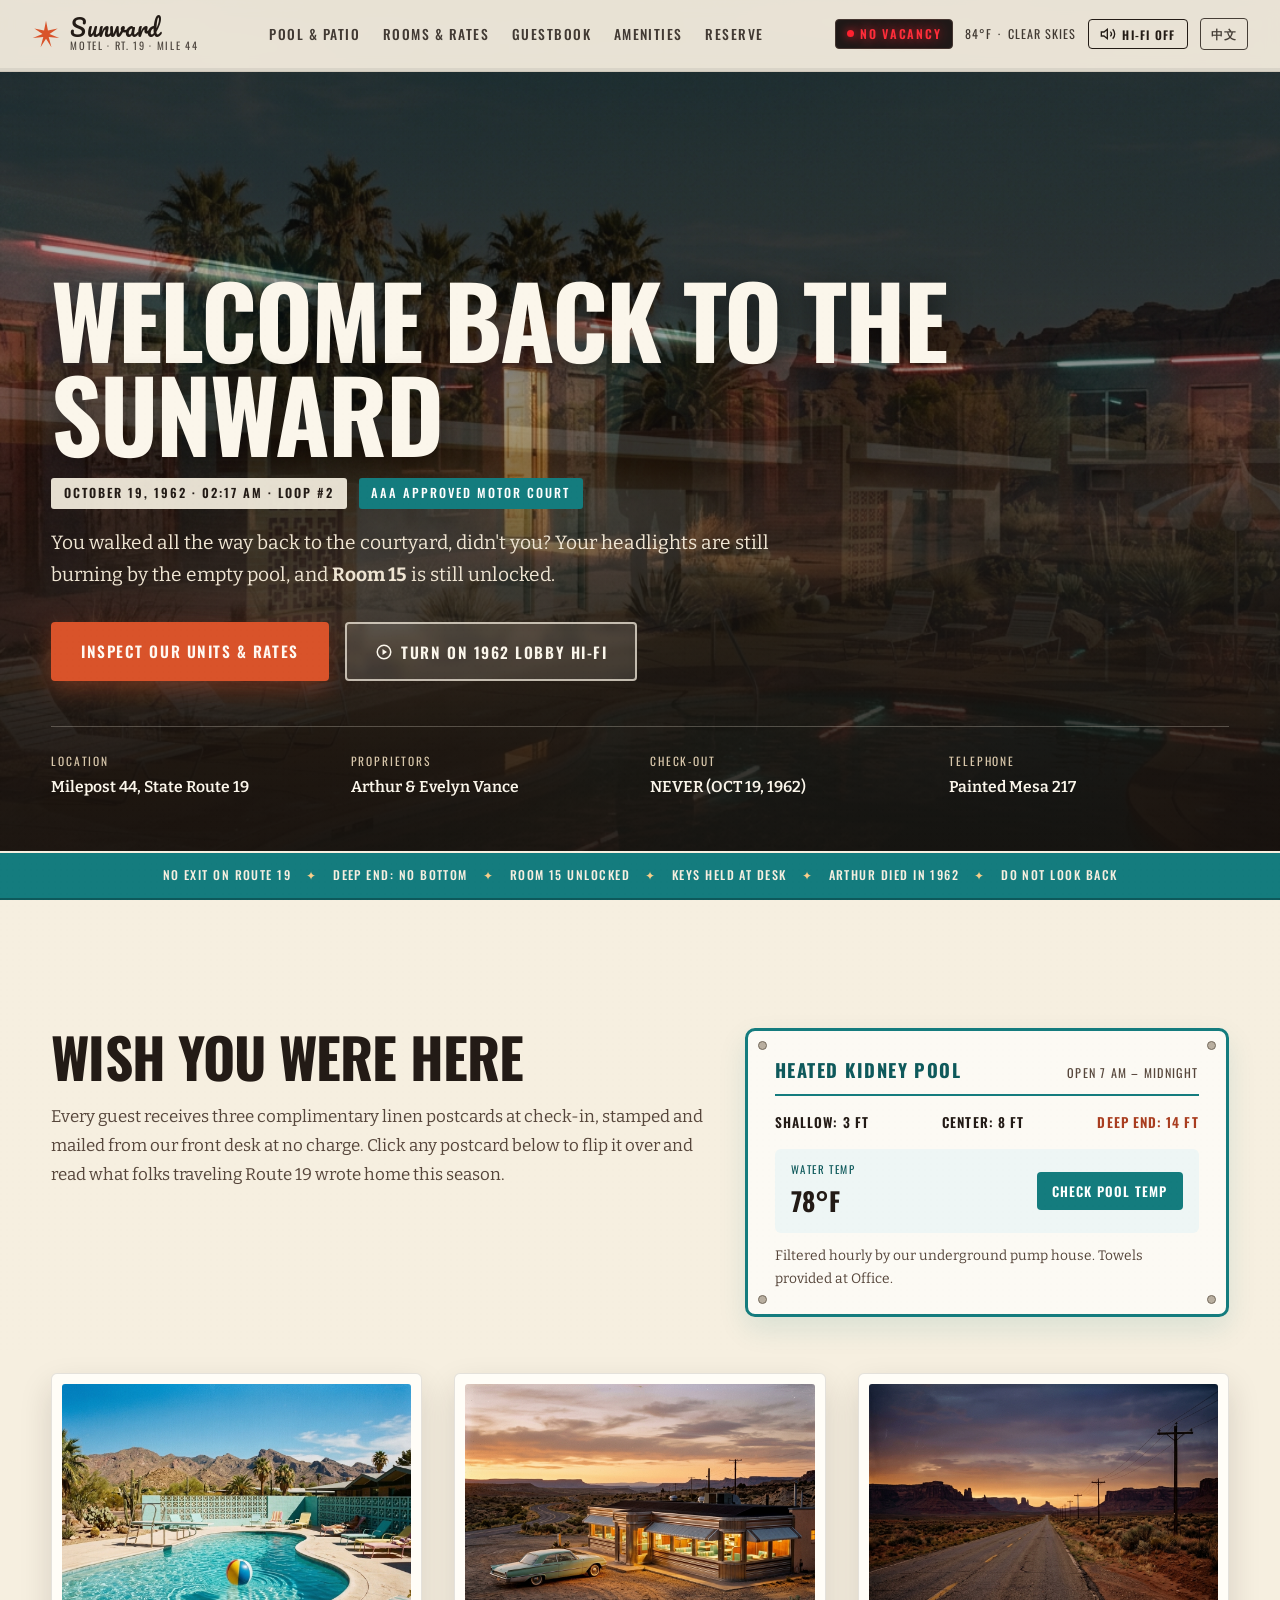
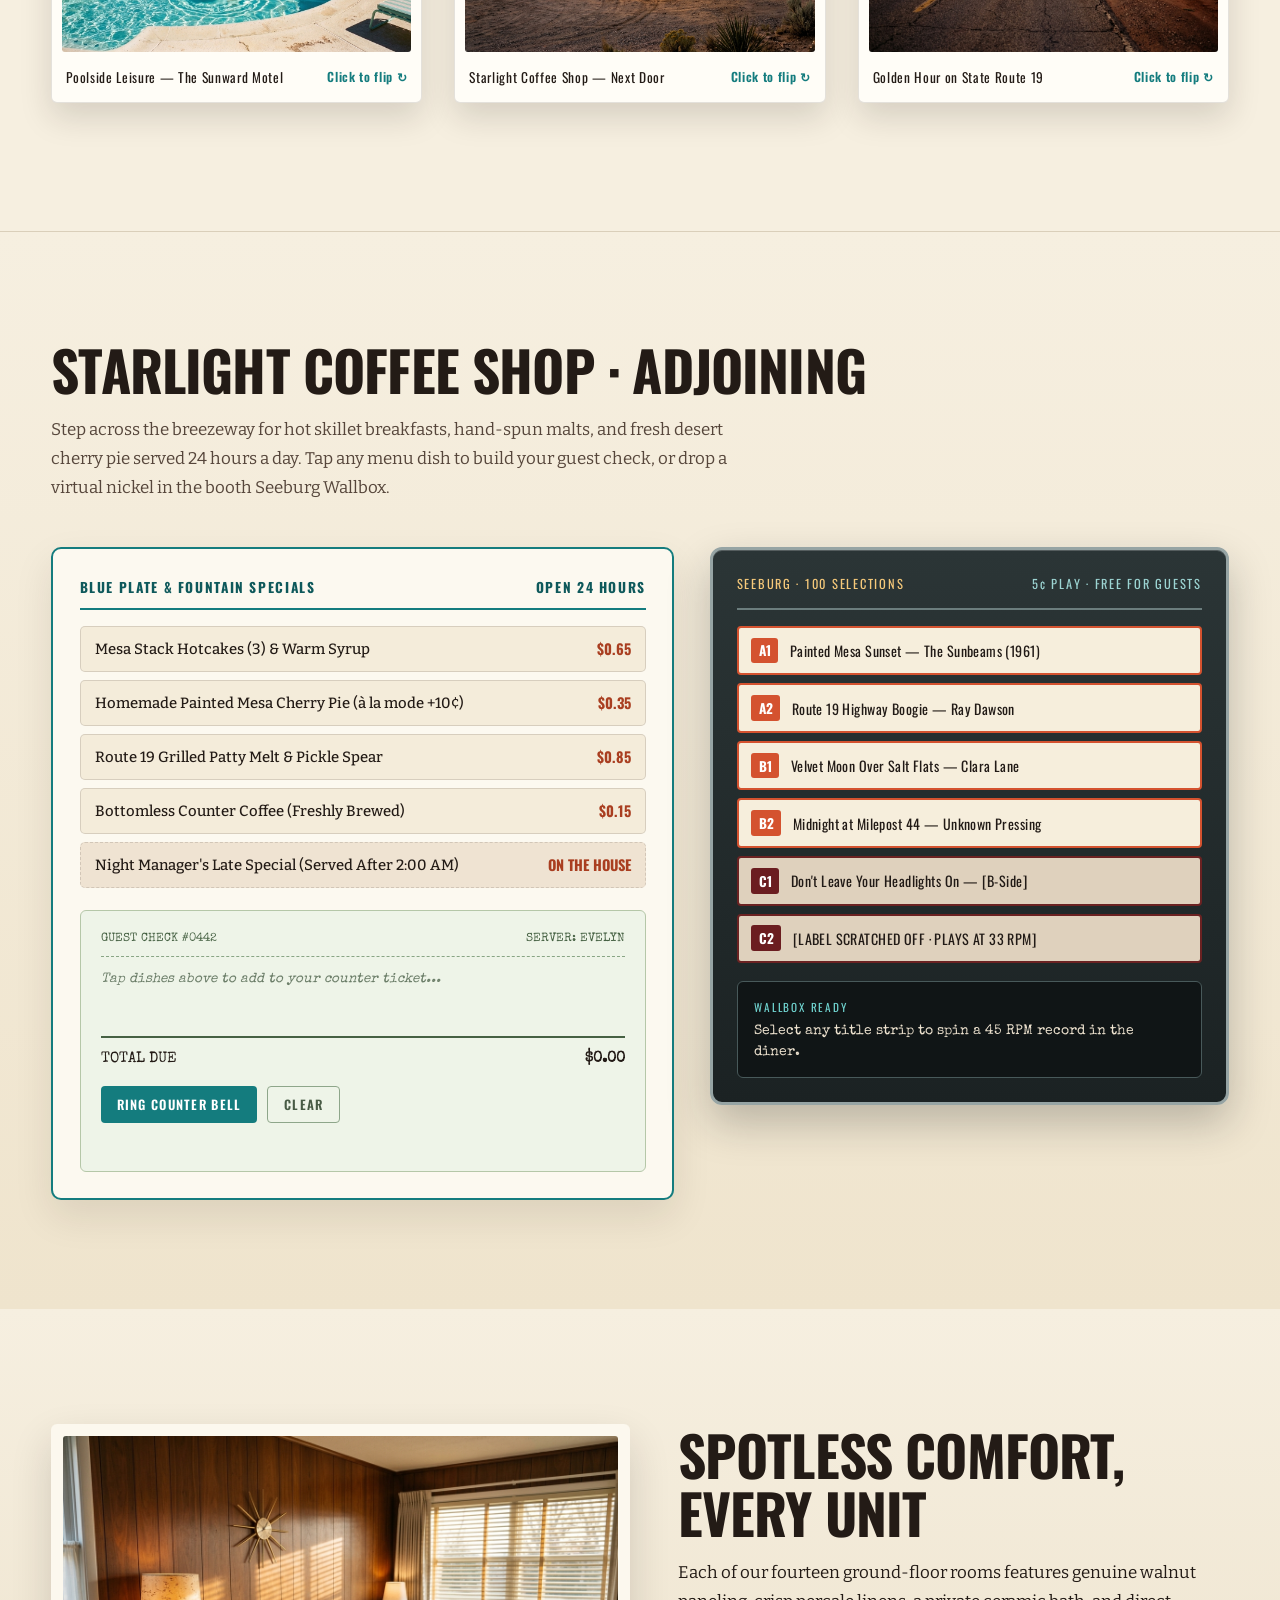
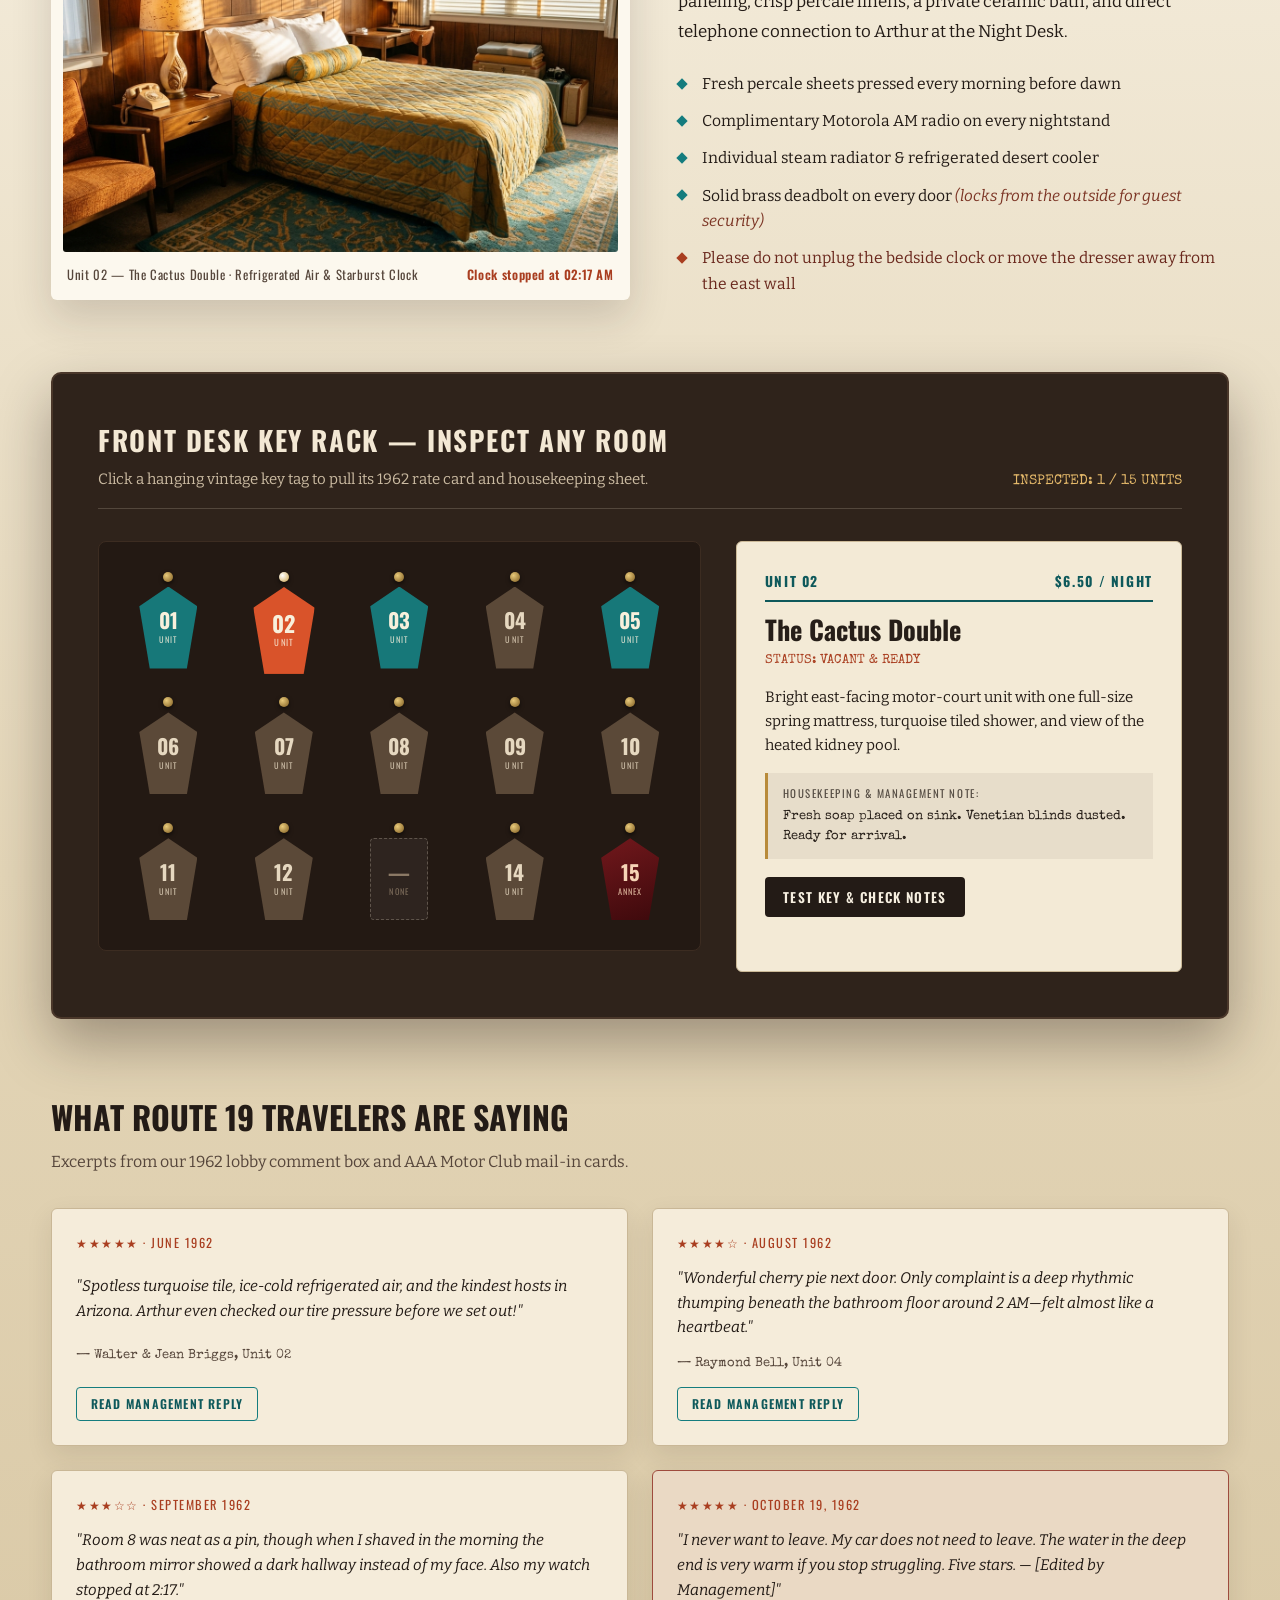
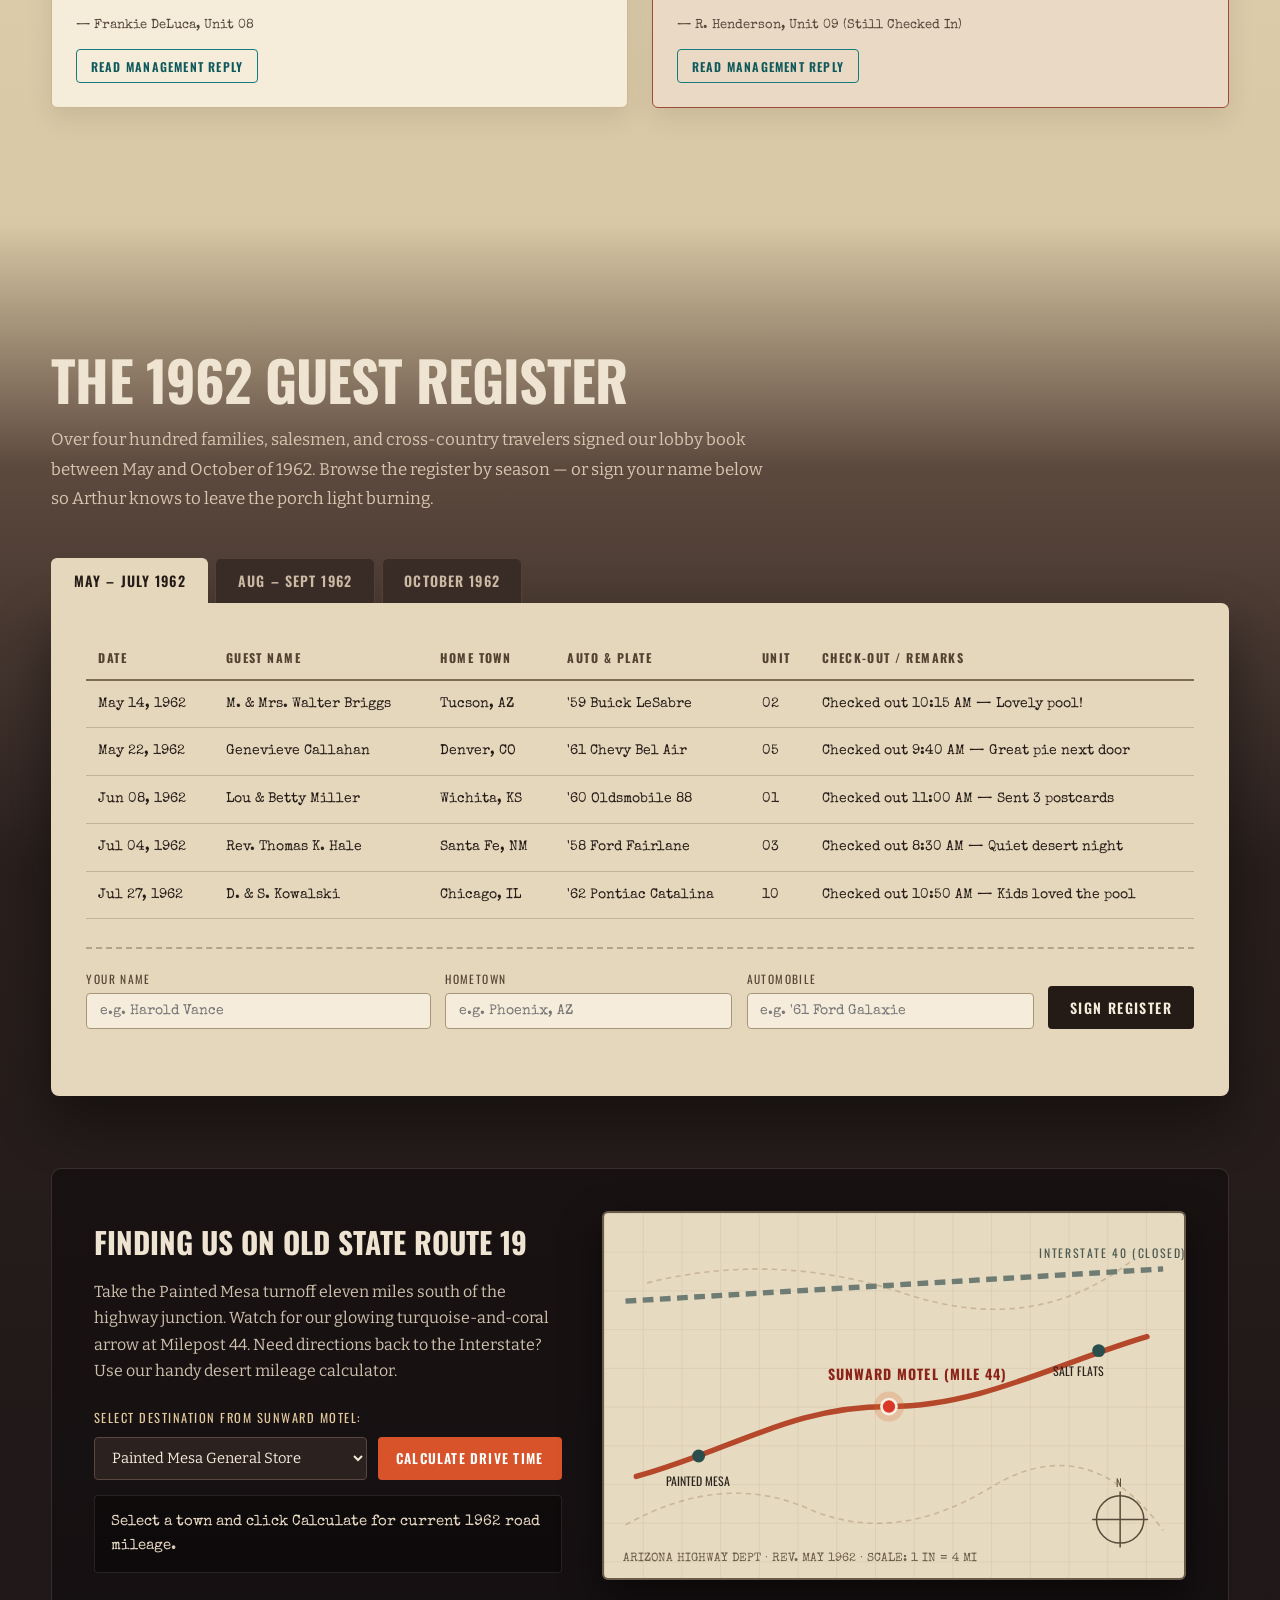
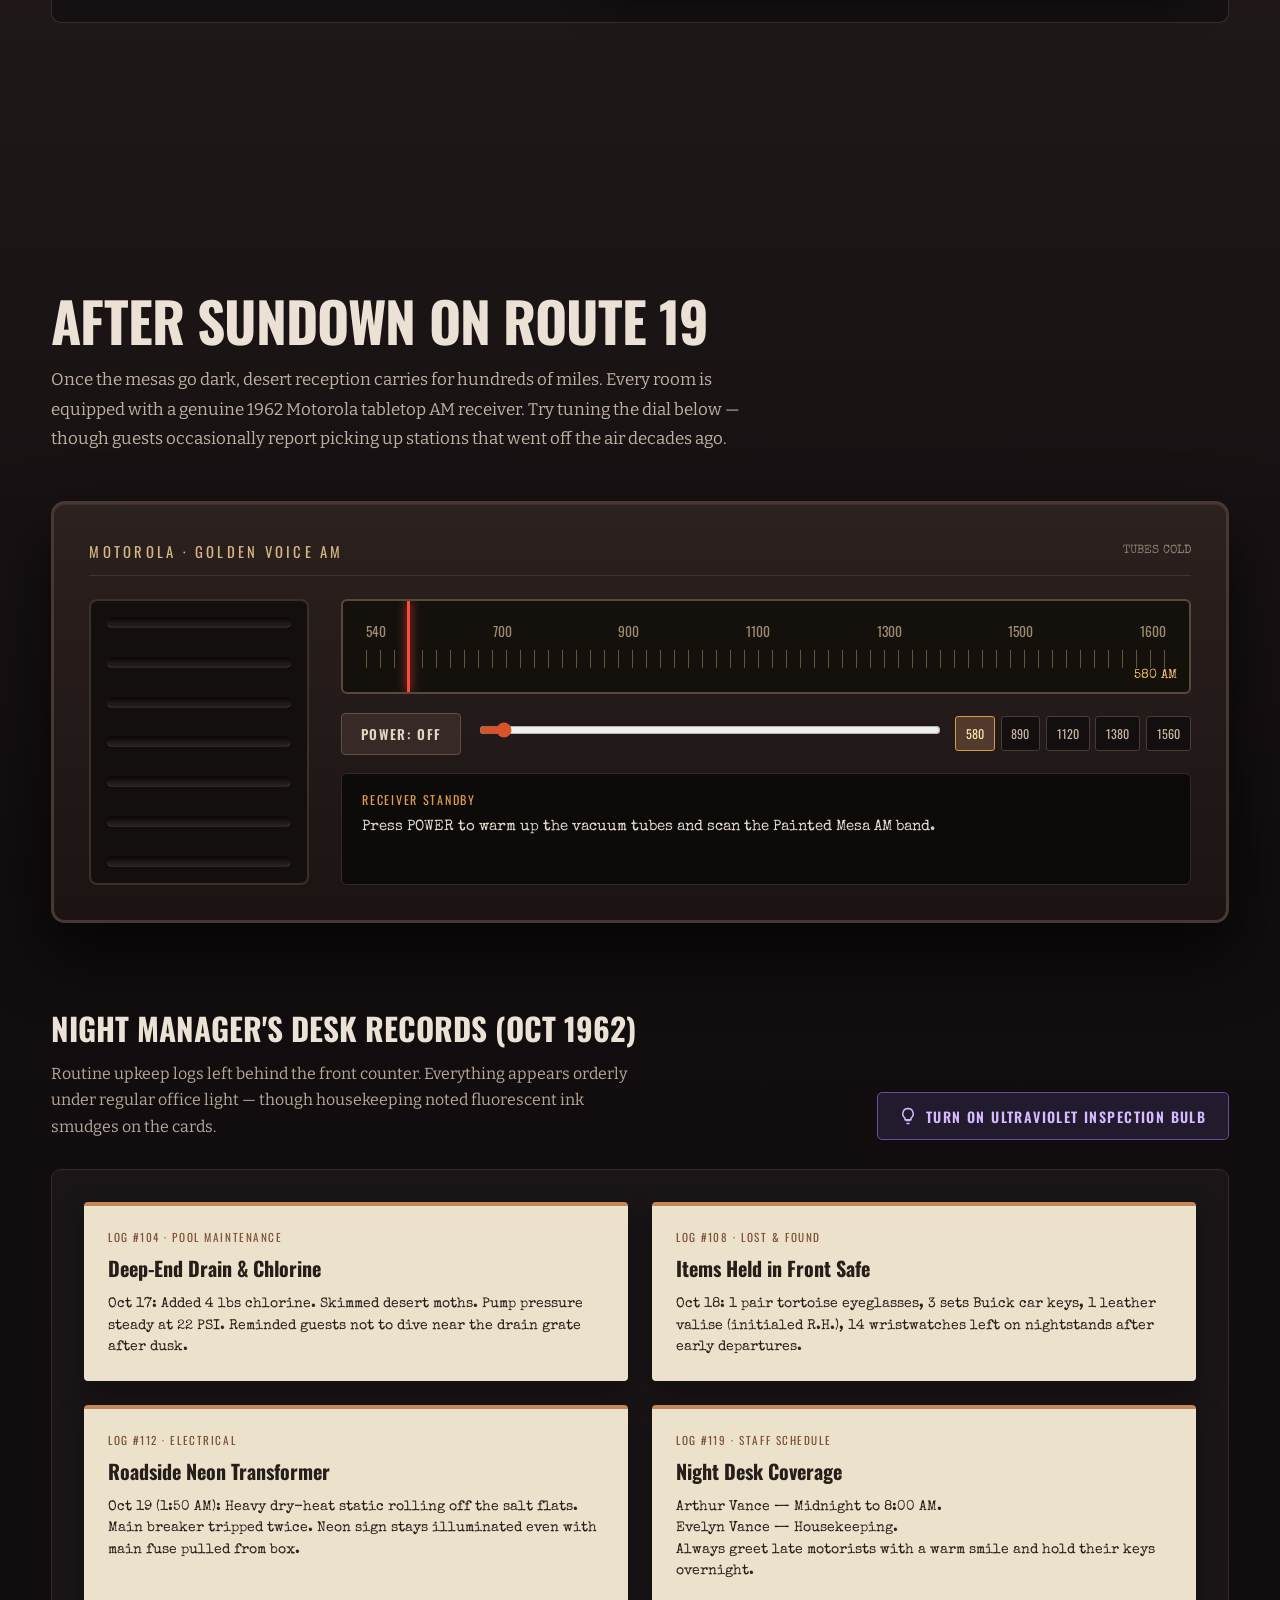
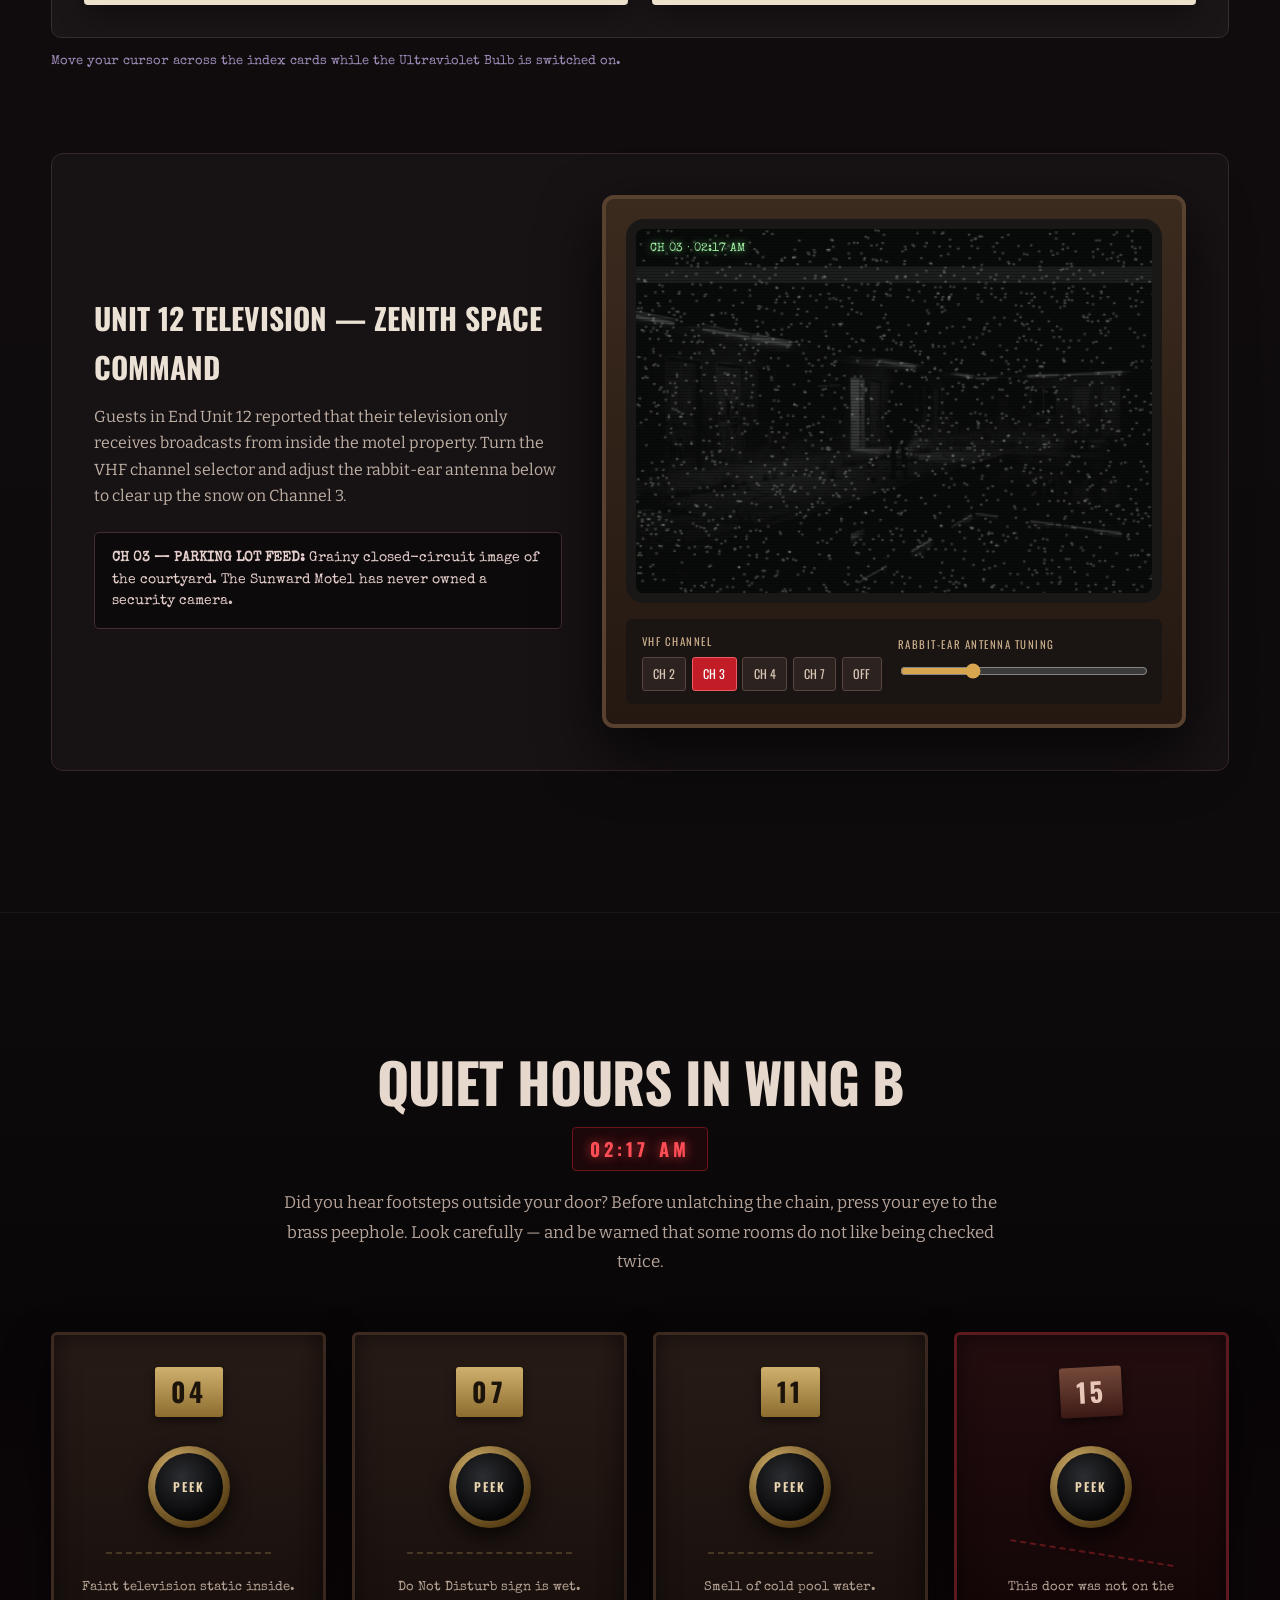
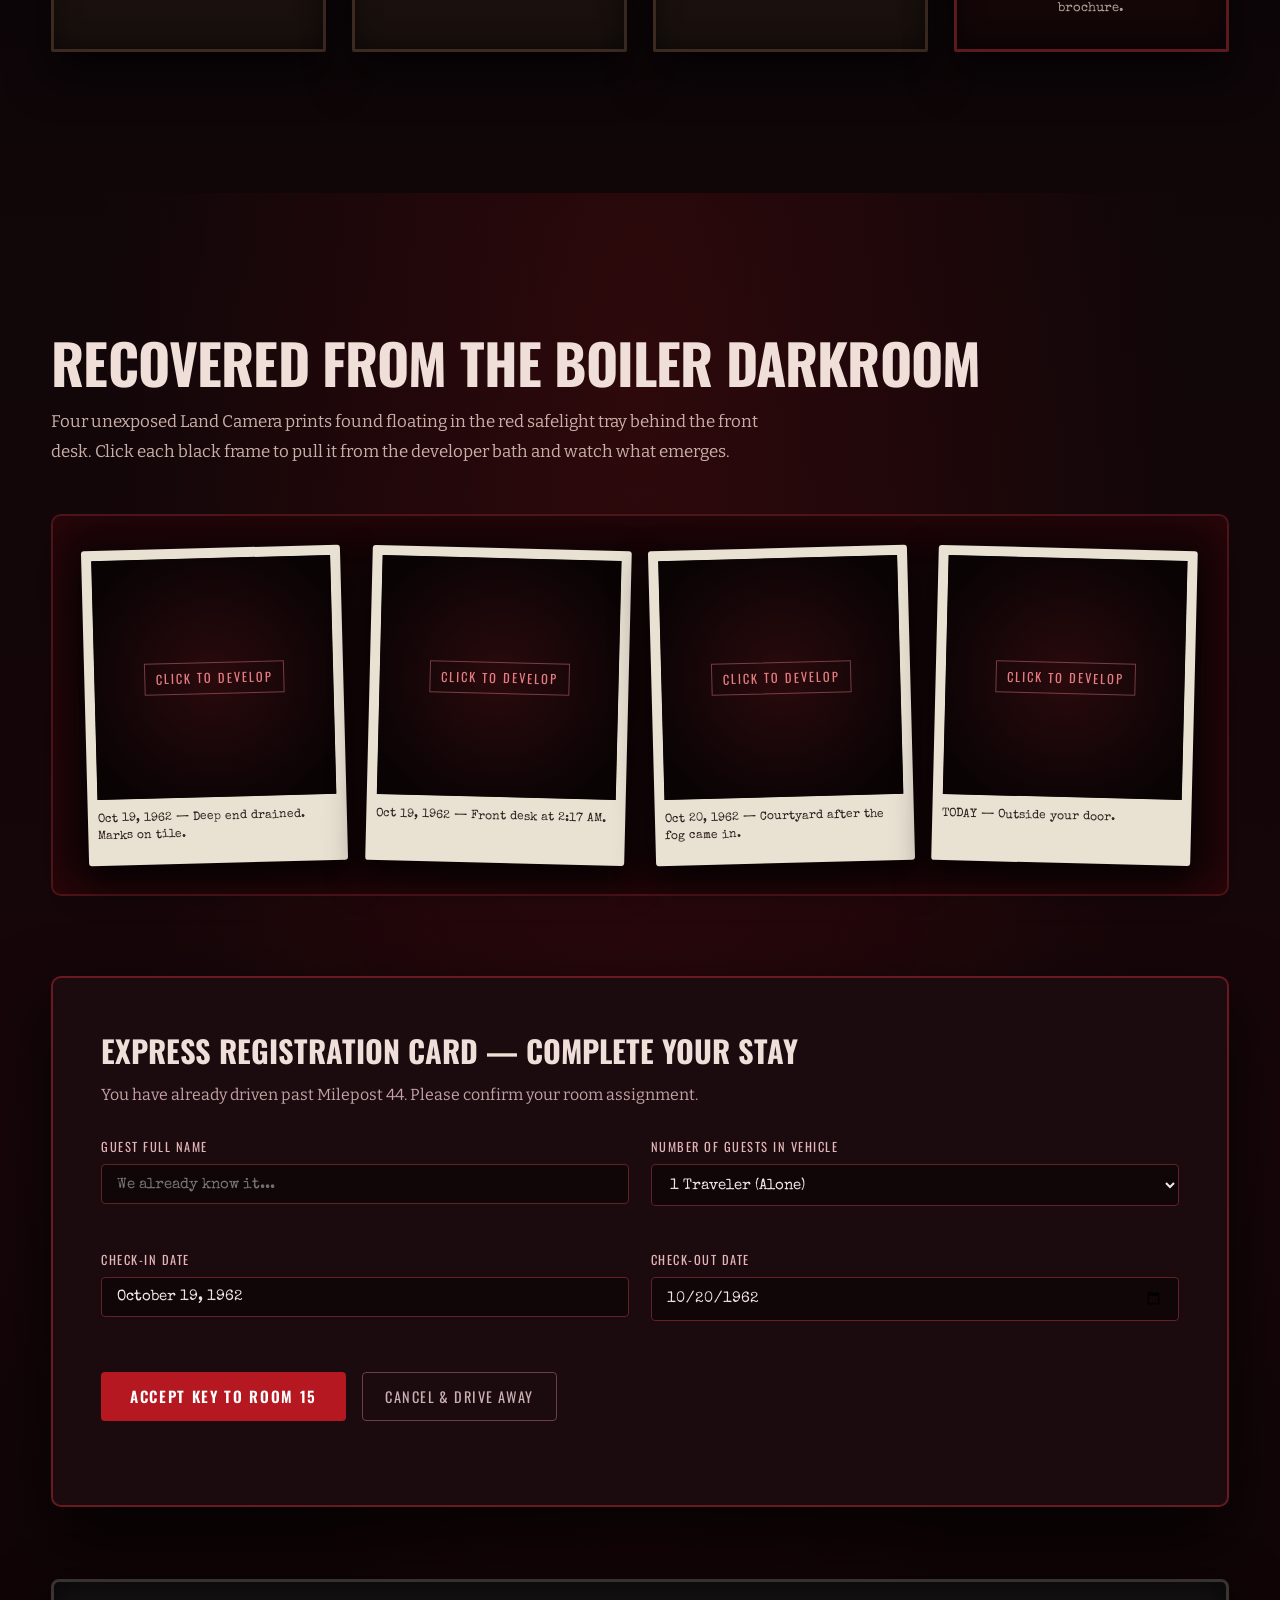
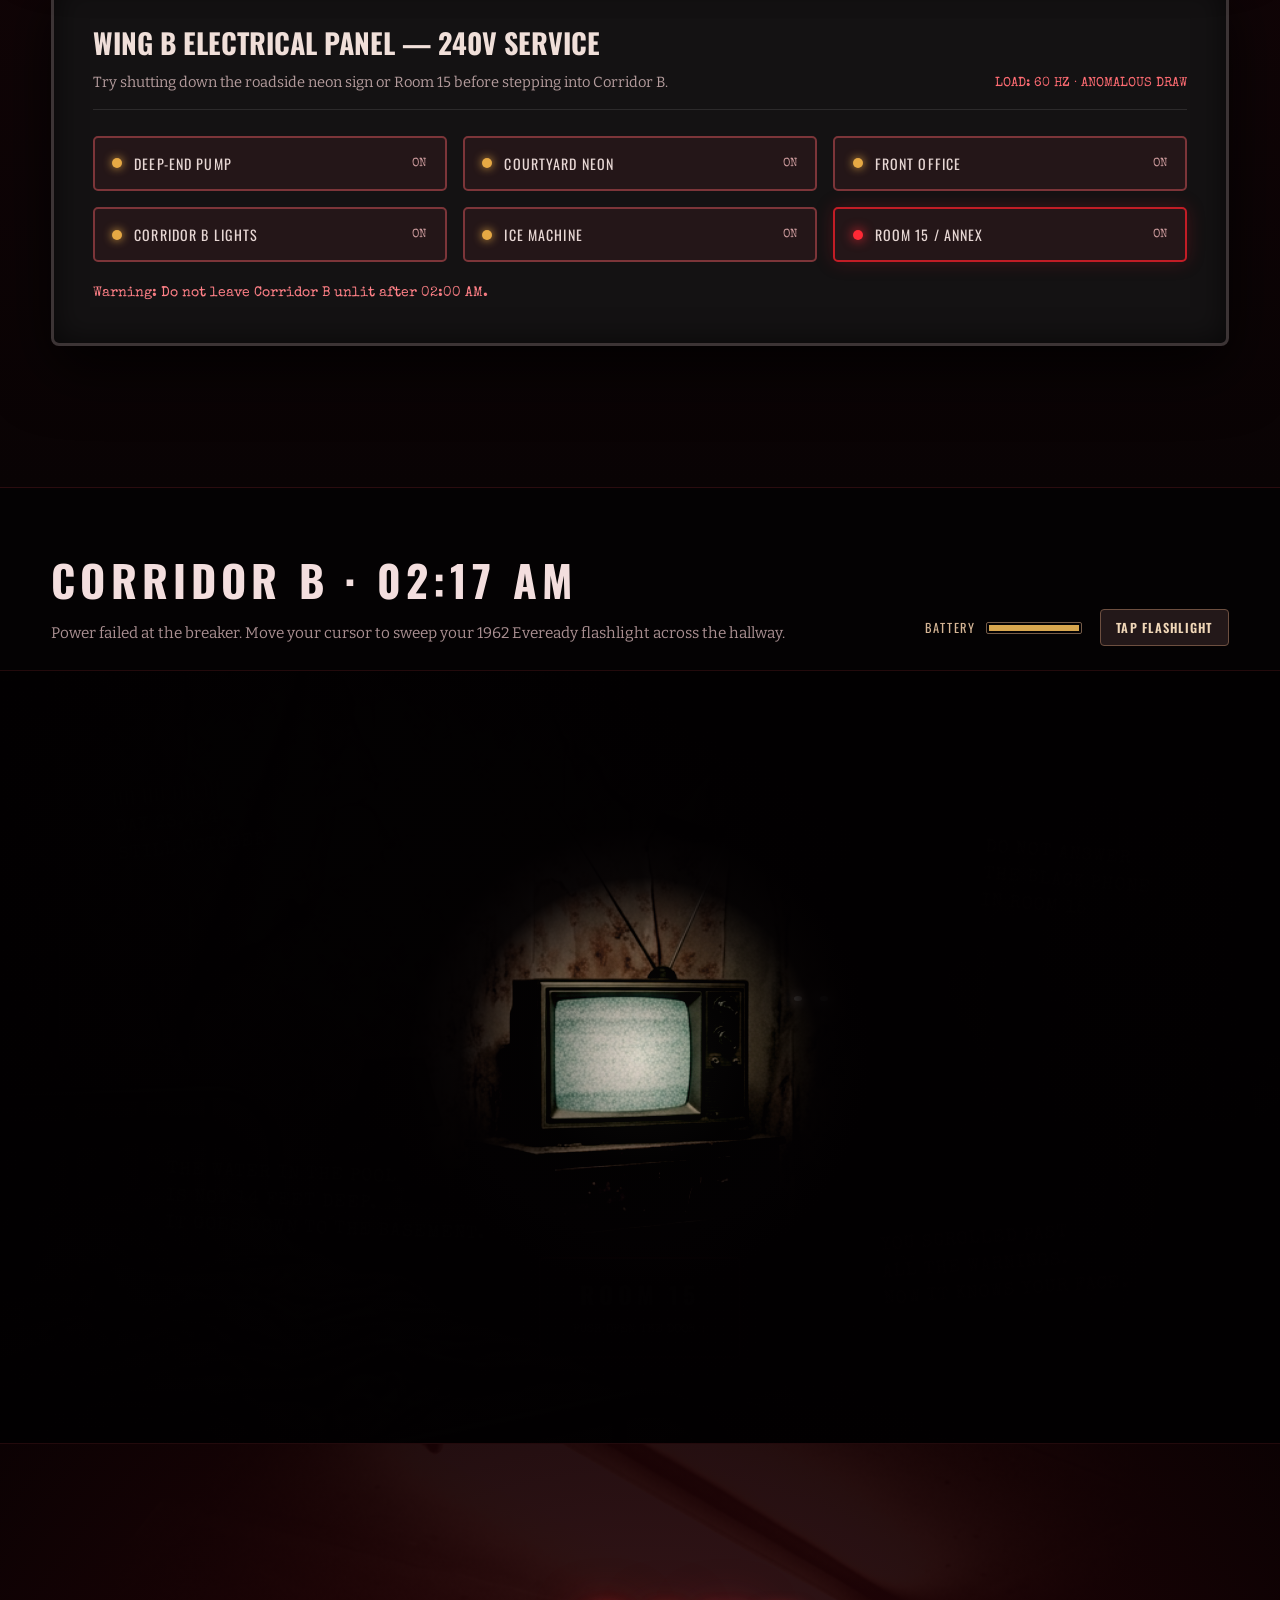
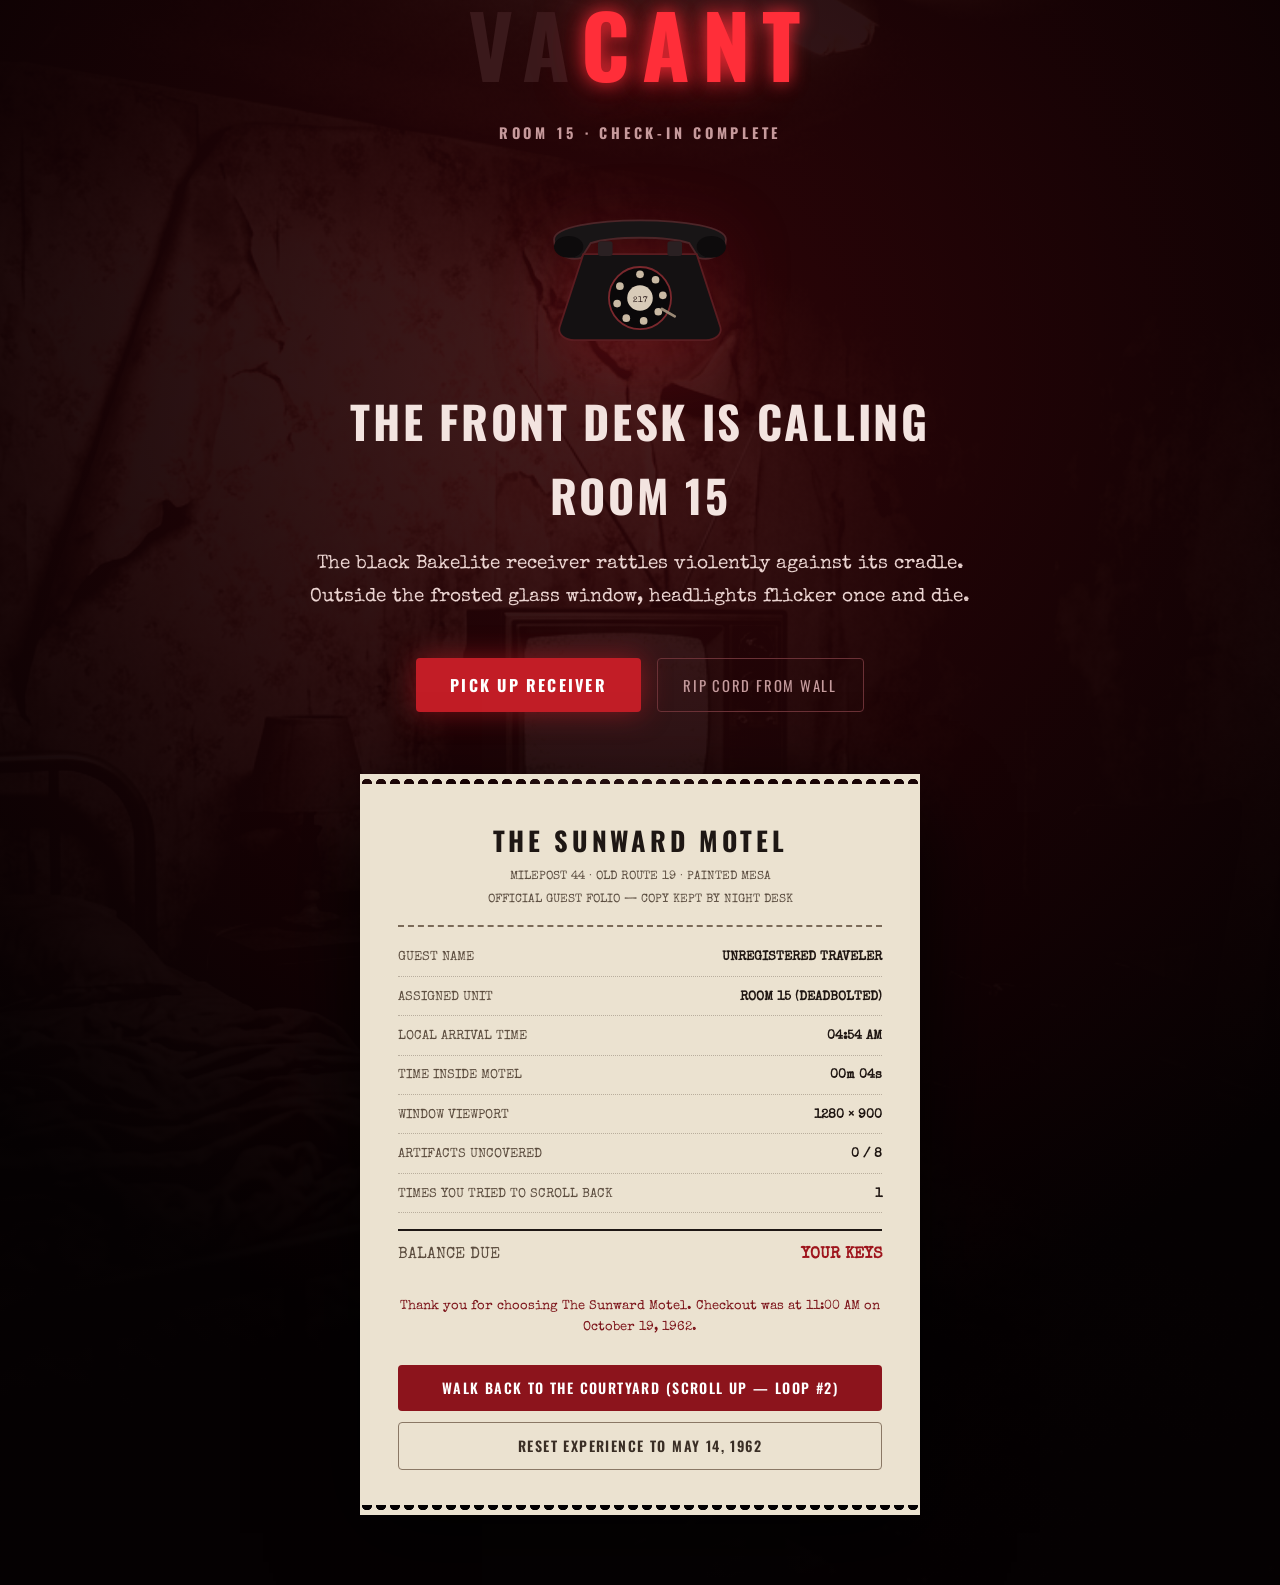
==== index.html @ 453e785d "Publish bilingual Sunward Motel website" ====
<!DOCTYPE html>
<html lang="en" data-act="1" data-loop="1">
<head>
  <meta charset="UTF-8" />
  <meta name="viewport" content="width=device-width, initial-scale=1.0" />
  <title>The Sunward Motel — Sunlit Comfort on Route 19 | Est. 1962</title>
  <meta name="description" content="The Sunward Motel, Milepost 44, State Route 19, Painted Mesa, Arizona. Fourteen air-cooled stucco units, heated kidney swimming pool, and warm Southwest hospitality since May 14, 1962." />
  <link rel="preconnect" href="https://fonts.googleapis.com" />
  <link rel="preconnect" href="https://fonts.gstatic.com" crossorigin />
  <link href="https://fonts.googleapis.com/css2?family=Bitter:ital,wght@0,400;0,500;0,600;0,700;1,400&family=Oswald:wght@400;500;600;700&family=Pacifico&family=Special+Elite&display=swap" rel="stylesheet" />
  <link rel="stylesheet" href="styles.css" />
</head>
<body>
  <!-- Subtle Atmospheric Overlays (activate progressively with scroll depth) -->
  <div id="atmosphere-vignette" aria-hidden="true"></div>
  <div id="film-grain" aria-hidden="true"></div>
  <div id="scare-flash-layer" aria-hidden="true">
    <img src="assets/climax-hallway.jpg" alt="" class="flash-img" />
    <div class="flash-caption" id="flash-caption"></div>
  </div>

  <!-- =========================================================
       STICKY VINTAGE MOTEL NAVIGATION & LIVE NEON SIGN
       ========================================================= -->
  <header id="motel-nav" class="motel-nav">
    <div class="nav-inner">
      <a href="#act-hero" class="brand-crest" aria-label="The Sunward Motel Home">
        <svg class="starburst-icon" viewBox="0 0 36 36" width="28" height="28" aria-hidden="true">
          <path d="M18 1 L20.5 13.5 L33 11 L22.5 18 L35 23 L21.5 22 L25 35 L18 24 L11 35 L14.5 22 L1 23 L13.5 18 L3 11 L15.5 13.5 Z" fill="currentColor" />
        </svg>
        <div class="brand-lockup">
          <span class="brand-script" id="nav-brand-name">Sunward</span>
          <span class="brand-sub" id="nav-brand-sub">MOTEL · RT. 19 · MILE 44</span>
        </div>
      </a>

      <nav class="nav-links" aria-label="Primary Navigation">
        <a href="#act-postcards" class="nav-link" data-nav="0">Pool &amp; Patio</a>
        <a href="#act-rooms" class="nav-link" data-nav="1">Rooms &amp; Rates</a>
        <a href="#act-ledger" class="nav-link" data-nav="2">Guestbook</a>
        <a href="#act-nightfall" class="nav-link" data-nav="3">Amenities</a>
        <a href="#act-darkroom" class="nav-link" data-nav="4">Reserve</a>
      </nav>

      <div class="nav-controls">
        <div class="neon-sign" id="neon-vacancy" title="Vacancy Status">
          <span class="neon-dot" aria-hidden="true"></span>
          <span id="neon-vacancy-text">VACANCY</span>
        </div>

        <div class="weather-ticker" id="weather-ticker" aria-live="polite">
          <span id="weather-temp">84°F</span>
          <span class="ticker-sep">·</span>
          <span id="weather-cond">CLEAR SKIES</span>
        </div>

        <button type="button" id="hifi-toggle" class="hifi-btn" aria-pressed="false" title="Toggle 1962 Lobby Hi-Fi Audio">
          <svg class="hifi-icon" viewBox="0 0 24 24" width="16" height="16" fill="none" stroke="currentColor" stroke-width="2" aria-hidden="true">
            <path d="M11 5L6 9H2v6h4l5 4V5z"></path>
            <path class="wave-1" d="M15.54 8.46a5 5 0 0 1 0 7.07"></path>
            <path class="wave-2" d="M19.07 4.93a10 10 0 0 1 0 14.14"></path>
          </svg>
          <span id="hifi-label">HI-FI OFF</span>
        </button>

        <a href="zh.html" class="lang-switch" lang="zh-CN" title="切换到中文版">中文</a>
      </div>
    </div>

    <!-- Subtle Progress Ruler styled like a highway milepost gauge -->
    <div class="milepost-bar" aria-hidden="true">
      <div class="milepost-fill" id="milepost-fill"></div>
    </div>
  </header>

  <main id="motel-main">

    <!-- =========================================================
         ACT I: SUNLIT 1962 ARRIVAL — PRISTINE MOTOR COURT BROCHURE
         ========================================================= -->
    <section id="act-hero" class="act act-hero" data-act-section="1">
      <div class="hero-media-frame">
        <img src="assets/hero-sunward-day.jpg" alt="The Sunward Motel courtyard and turquoise swimming pool in golden 1962 afternoon sunlight" class="hero-img hero-img-day" id="hero-img-day" />
        <img src="assets/hero-sunward-night.jpg" alt="" class="hero-img hero-img-night" id="hero-img-night" aria-hidden="true" />
        <div class="hero-scrim"></div>
      </div>

      <div class="hero-content container">
        <h1 class="hero-title" id="hero-title">THE SUNWARD MOTEL</h1>

        <div class="hero-badge-row">
          <span class="vintage-stamp" id="hero-stamp">EST. MAY 14, 1962 · PAINTED MESA, ARIZONA</span>
          <span class="aaa-diamond" id="hero-aaa">AAA APPROVED MOTOR COURT</span>
        </div>

        <p class="hero-lead" id="hero-lead">
          Drive right up to your turquoise door on scenic State Route 19. Fourteen air-cooled stucco units,
          a sparkling heated kidney pool, free crushed ice, and crisp AM radio in every room — all from
          <strong>$6.50 a night</strong>.
        </p>

        <div class="hero-actions">
          <a href="#act-rooms" class="btn-primary" id="hero-cta-primary">Inspect Our Units &amp; Rates</a>
          <button type="button" class="btn-secondary" id="hero-hifi-cta">
            <svg viewBox="0 0 24 24" width="18" height="18" fill="none" stroke="currentColor" stroke-width="2" aria-hidden="true">
              <circle cx="12" cy="12" r="9"></circle>
              <polygon points="10,8 16,12 10,16" fill="currentColor" stroke="none"></polygon>
            </svg>
            <span id="hero-hifi-cta-text">Turn On 1962 Lobby Hi-Fi</span>
          </button>
        </div>

        <dl class="hero-facts">
          <div>
            <dt>Location</dt>
            <dd id="fact-location">Milepost 44, State Route 19</dd>
          </div>
          <div>
            <dt>Proprietors</dt>
            <dd id="fact-proprietors">Arthur &amp; Evelyn Vance</dd>
          </div>
          <div>
            <dt>Check-Out</dt>
            <dd id="fact-checkout">11:00 AM Promptly</dd>
          </div>
          <div>
            <dt>Telephone</dt>
            <dd id="fact-phone">Painted Mesa 217</dd>
          </div>
        </dl>
      </div>

      <div class="amenity-ribbon" aria-label="Motel Amenities">
        <div class="ribbon-track" id="ribbon-track">
          <span>REFRIGERATED AIR</span>
          <span class="star-dot">✦</span>
          <span>HEATED KIDNEY POOL</span>
          <span class="star-dot">✦</span>
          <span>FREE TELEVISION</span>
          <span class="star-dot">✦</span>
          <span>COFFEE SHOP ADJOINING</span>
          <span class="star-dot">✦</span>
          <span>PARK AT YOUR DOOR</span>
          <span class="star-dot">✦</span>
          <span>QUIET DESERT NIGHTS</span>
          <span class="star-dot">✦</span>
          <span>MAGIC FINGERS BEDS</span>
          <span class="star-dot">✦</span>
          <span>CLEAN LINENS DAILY</span>
        </div>
      </div>
    </section>

    <!-- =========================================================
         ACT II: POOLSIDE PARADISE & INTERACTIVE LINEN POSTCARDS
         ========================================================= -->
    <section id="act-postcards" class="act act-postcards" data-act-section="2">
      <div class="container">
        <div class="section-header-split">
          <div class="header-col">
            <h2 class="section-title">Wish You Were Here</h2>
            <p class="section-intro">
              Every guest receives three complimentary linen postcards at check-in, stamped and mailed
              from our front desk at no charge. Click any postcard below to flip it over and read what
              folks traveling Route 19 wrote home this season.
            </p>
          </div>

          <!-- Interactive Pool Thermometer Plaque -->
          <aside class="pool-plaque" aria-label="Poolside Depth and Temperature Gauge">
            <div class="plaque-screws" aria-hidden="true"><span></span><span></span><span></span><span></span></div>
            <div class="plaque-header">
              <h3>HEATED KIDNEY POOL</h3>
              <span class="plaque-hours">OPEN 7 AM – MIDNIGHT</span>
            </div>
            <div class="plaque-depths">
              <span>SHALLOW: 3 FT</span>
              <span>CENTER: 8 FT</span>
              <span class="depth-odd" id="depth-marker">DEEP END: 14 FT</span>
            </div>
            <div class="thermo-row">
              <div class="thermo-readout">
                <span class="thermo-label">WATER TEMP</span>
                <strong class="thermo-val" id="pool-temp-val">78°F</strong>
              </div>
              <button type="button" class="btn-plaque" id="pool-dip-btn">Check Pool Temp</button>
            </div>
            <p class="plaque-note" id="pool-temp-note">
              Filtered hourly by our underground pump house. Towels provided at Office.
            </p>
          </aside>
        </div>

        <!-- 3 Interactive 3D Flip Postcards -->
        <div class="postcard-grid">
          <!-- Postcard 1: Wholesome -->
          <article class="postcard" data-postcard="0" tabindex="0" role="button" aria-pressed="false" aria-label="Flip Postcard 1: The Sunward Swimming Pool">
            <div class="postcard-inner">
              <div class="postcard-front">
                <img src="assets/postcard-pool.jpg" alt="Sunlit 1962 turquoise kidney swimming pool at the Sunward Motel" />
                <div class="postcard-caption">
                  <span>Poolside Leisure — The Sunward Motel</span>
                  <span class="flip-cue">Click to flip ↻</span>
                </div>
              </div>
              <div class="postcard-back">
                <div class="pc-left">
                  <p class="pc-handwriting">
                    July 18, 1962 —<br />
                    Dearest Sis, we stopped at the sweetest motor court just past Painted Mesa! The pool
                    water is warm as bathwater and Evelyn brought us cold lemonade right to our chairs.
                    Lou says it's the cleanest place between Albuquerque and Flagstaff. Home Sunday!
                  </p>
                  <p class="pc-sign">— Love, Betty &amp; Lou</p>
                </div>
                <div class="pc-right">
                  <div class="pc-stamp">
                    <span class="stamp-val">4¢</span>
                    <span class="stamp-txt">U.S. POSTAGE</span>
                  </div>
                  <div class="pc-postmark">PAINTED MESA, AZ<br />JUL 19 1962</div>
                  <div class="pc-address">
                    <span>Mrs. Clara Miller</span>
                    <span>412 Elm Terrace</span>
                    <span>Wichita, Kansas</span>
                  </div>
                </div>
              </div>
            </div>
          </article>

          <!-- Postcard 2: Slightly Off -->
          <article class="postcard" data-postcard="1" tabindex="0" role="button" aria-pressed="false" aria-label="Flip Postcard 2: Starlight Coffee Shop">
            <div class="postcard-inner">
              <div class="postcard-front">
                <img src="assets/postcard-diner.jpg" alt="Mid-century roadside diner glowing warmly at dusk" />
                <div class="postcard-caption">
                  <span>Starlight Coffee Shop — Next Door</span>
                  <span class="flip-cue">Click to flip ↻</span>
                </div>
              </div>
              <div class="postcard-back">
                <div class="pc-left">
                  <p class="pc-handwriting">
                    Sept 29, 1962 —<br />
                    Best cherry pie on Route 19 and the jukebox plays Patsy Cline for a nickel. Our
                    Plymouth threw a fan belt pulling in, so Arthur kindly held it in his shed till the
                    parts truck arrives.
                  </p>
                  <p class="pc-handwriting pc-cramped">
                    Wait—he told us Tuesday the truck comes Thursday. Today is Thursday and the calendar
                    behind the counter still says Tuesday. Tell Mom we are in Room 9.
                  </p>
                </div>
                <div class="pc-right">
                  <div class="pc-stamp">
                    <span class="stamp-val">4¢</span>
                    <span class="stamp-txt">U.S. POSTAGE</span>
                  </div>
                  <div class="pc-postmark">UNPOSTED<br />HELD AT DESK</div>
                  <div class="pc-address">
                    <span>Mr. R. Henderson</span>
                    <span>88 Oak Ridge Rd</span>
                    <span>Tulsa, Oklahoma</span>
                  </div>
                </div>
              </div>
            </div>
          </article>

          <!-- Postcard 3: Distinctly Suspicious -->
          <article class="postcard" data-postcard="2" tabindex="0" role="button" aria-pressed="false" aria-label="Flip Postcard 3: Scenic Route 19 at Sunset">
            <div class="postcard-inner">
              <div class="postcard-front">
                <img src="assets/postcard-highway.jpg" alt="Empty two-lane desert highway stretching straight toward red mesas at dusk" />
                <div class="postcard-caption">
                  <span>Golden Hour on State Route 19</span>
                  <span class="flip-cue">Click to flip ↻</span>
                </div>
              </div>
              <div class="postcard-back pc-stained">
                <div class="pc-left">
                  <p class="pc-handwriting pc-shaky">
                    Oct 19, 1962 —<br />
                    If anyone finds this under the carpet in 7, DO NOT LET HIM TAKE YOUR KEYS.
                    We drove east at 65 mph for two full hours and passed Milepost 44 three times.
                    The neon sign doesn't turn off. And whatever you do, do not look down into the
                    deep end drain after 2:17. There is no water down there.
                  </p>
                </div>
                <div class="pc-right">
                  <div class="pc-stamp pc-stamp-torn">
                    <span class="stamp-val">??</span>
                    <span class="stamp-txt">RETURNED</span>
                  </div>
                  <div class="pc-postmark pc-postmark-red">OCT 19 1962<br />02:17 AM</div>
                  <div class="pc-address">
                    <span>SHERIFF DEPT</span>
                    <span>PAINTED MESA</span>
                    <span><del>ARIZONA</del></span>
                  </div>
                </div>
              </div>
            </div>
          </article>
        </div>
      </div>
    </section>

    <!-- =========================================================
         ACT II-B: STARLIGHT COFFEE SHOP — 1962 MENU & WALLBOX JUKEBOX
         ========================================================= -->
    <section id="act-diner" class="act act-diner" data-act-section="2">
      <div class="container">
        <div class="diner-head">
          <h2 class="section-title">Starlight Coffee Shop · Adjoining</h2>
          <p class="section-intro">
            Step across the breezeway for hot skillet breakfasts, hand-spun malts, and fresh desert
            cherry pie served 24 hours a day. Tap any menu dish to build your guest check, or drop a
            virtual nickel in the booth Seeburg Wallbox.
          </p>
        </div>

        <div class="diner-grid">
          <!-- Interactive 1962 Diner Menu & Waitress Ticket -->
          <div class="diner-menu-board">
            <div class="menu-header-strip">
              <span>BLUE PLATE &amp; FOUNTAIN SPECIALS</span>
              <span>OPEN 24 HOURS</span>
            </div>
            <div class="menu-items" id="diner-menu-items">
              <button type="button" class="menu-item-btn" data-dish="Mesa Stack Hotcakes" data-price="0.65">
                <span class="dish-name">Mesa Stack Hotcakes (3) &amp; Warm Syrup</span>
                <span class="dish-price">$0.65</span>
              </button>
              <button type="button" class="menu-item-btn" data-dish="Painted Mesa Cherry Pie" data-price="0.35">
                <span class="dish-name">Homemade Painted Mesa Cherry Pie (à la mode +10¢)</span>
                <span class="dish-price">$0.35</span>
              </button>
              <button type="button" class="menu-item-btn" data-dish="Route 19 Patty Melt" data-price="0.85">
                <span class="dish-name">Route 19 Grilled Patty Melt &amp; Pickle Spear</span>
                <span class="dish-price">$0.85</span>
              </button>
              <button type="button" class="menu-item-btn" data-dish="Bottomless Counter Coffee" data-price="0.15">
                <span class="dish-name">Bottomless Counter Coffee (Freshly Brewed)</span>
                <span class="dish-price">$0.15</span>
              </button>
              <button type="button" class="menu-item-btn menu-item-odd" data-dish="Night Manager's Special" data-price="0.00">
                <span class="dish-name">Night Manager's Late Special (Served After 2:00 AM)</span>
                <span class="dish-price">ON THE HOUSE</span>
              </button>
            </div>

            <div class="waitress-check" id="waitress-check">
              <div class="check-top">
                <span>GUEST CHECK #0442</span>
                <span>SERVER: EVELYN</span>
              </div>
              <ul class="check-list" id="check-list">
                <li class="check-empty">Tap dishes above to add to your counter ticket...</li>
              </ul>
              <div class="check-total-row">
                <span>TOTAL DUE</span>
                <strong id="check-total">$0.00</strong>
              </div>
              <div class="check-actions">
                <button type="button" class="btn-diner-order" id="diner-order-btn">Ring Counter Bell</button>
                <button type="button" class="btn-diner-clear" id="diner-clear-btn">Clear</button>
              </div>
              <p class="check-note" id="diner-order-note"></p>
            </div>
          </div>

          <!-- Interactive Seeburg Booth Wallbox Jukebox -->
          <div class="jukebox-box">
            <div class="jukebox-chrome-top">
              <span class="jb-badge">SEEBURG · 100 SELECTIONS</span>
              <span class="jb-coin">5¢ PLAY · FREE FOR GUESTS</span>
            </div>
            <div class="jb-strips" id="jb-strips">
              <button type="button" class="jb-song" data-jb="A1">
                <span class="jb-code">A1</span>
                <span class="jb-title">Painted Mesa Sunset — The Sunbeams (1961)</span>
              </button>
              <button type="button" class="jb-song" data-jb="A2">
                <span class="jb-code">A2</span>
                <span class="jb-title">Route 19 Highway Boogie — Ray Dawson</span>
              </button>
              <button type="button" class="jb-song" data-jb="B1">
                <span class="jb-code">B1</span>
                <span class="jb-title">Velvet Moon Over Salt Flats — Clara Lane</span>
              </button>
              <button type="button" class="jb-song" data-jb="B2">
                <span class="jb-code">B2</span>
                <span class="jb-title">Midnight at Milepost 44 — Unknown Pressing</span>
              </button>
              <button type="button" class="jb-song jb-song-odd" data-jb="C1">
                <span class="jb-code">C1</span>
                <span class="jb-title">Don't Leave Your Headlights On — [B-Side]</span>
              </button>
              <button type="button" class="jb-song jb-song-odd" data-jb="C2">
                <span class="jb-code">C2</span>
                <span class="jb-title">[LABEL SCRATCHED OFF · PLAYS AT 33 RPM]</span>
              </button>
            </div>
            <div class="jb-now-playing" id="jb-now-playing" aria-live="polite">
              <span class="jb-np-label">WALLBOX READY</span>
              <p class="jb-np-lyric" id="jb-np-lyric">Select any title strip to spin a 45 RPM record in the diner.</p>
            </div>
          </div>
        </div>
      </div>
    </section>

    <!-- =========================================================
         ACT III: ACCOMMODATIONS & THE FRONT-DESK BRASS KEY RACK
         ========================================================= -->
    <section id="act-rooms" class="act act-rooms" data-act-section="3">
      <div class="container">
        <div class="rooms-intro-grid">
          <div class="rooms-photo-wrap">
            <img src="assets/room-vintage.jpg" alt="1962 Sunward Motel room interior with walnut paneling, mustard bedspread, and Bakelite rotary phone" />
            <div class="photo-plate-caption">
              <span>Unit 02 — The Cactus Double · Refrigerated Air &amp; Starburst Clock</span>
              <span class="clock-note" id="room-clock-note">Clock reads 4:15 PM</span>
            </div>
          </div>

          <div class="rooms-copy-col">
            <h2 class="section-title">Spotless Comfort, Every Unit</h2>
            <p class="section-intro">
              Each of our fourteen ground-floor rooms features genuine walnut paneling, crisp percale
              linens, a private ceramic bath, and direct telephone connection to Arthur at the Night Desk.
            </p>
            <ul class="comfort-checklist">
              <li>Fresh percale sheets pressed every morning before dawn</li>
              <li>Complimentary Motorola AM radio on every nightstand</li>
              <li>Individual steam radiator &amp; refrigerated desert cooler</li>
              <li>Solid brass deadbolt on every door <span class="subtle-odd">(locks from the outside for guest security)</span></li>
              <li class="subtle-odd-line">Please do not unplug the bedside clock or move the dresser away from the east wall</li>
            </ul>
          </div>
        </div>

        <!-- Interactive Wooden Key Pegboard -->
        <div class="keyrack-module">
          <div class="keyrack-header">
            <div>
              <h3>Front Desk Key Rack — Inspect Any Room</h3>
              <p>Click a hanging vintage key tag to pull its 1962 rate card and housekeeping sheet.</p>
            </div>
            <div class="keyrack-tally" id="keyrack-tally">INSPECTED: 0 / 15 UNITS</div>
          </div>

          <div class="keyrack-layout">
            <div class="pegboard" id="key-pegboard" role="list" aria-label="Motel Room Key Pegboard">
              <!-- Populated by app.js with 15 authentic vintage diamond key fobs -->
            </div>

            <div class="room-folio" id="room-folio" aria-live="polite">
              <div class="folio-top">
                <span class="folio-unit" id="folio-unit">UNIT 02</span>
                <span class="folio-rate" id="folio-rate">$6.50 / NIGHT</span>
              </div>
              <h4 class="folio-name" id="folio-name">The Cactus Double</h4>
              <div class="folio-status" id="folio-status">STATUS: VACANT &amp; READY</div>
              <p class="folio-desc" id="folio-desc">
                Bright east-facing motor-court unit with one full-size spring mattress, turquoise tiled
                shower, and view of the heated kidney pool. Magic Fingers massage unit accepts quarters.
              </p>
              <div class="folio-note-box">
                <span class="folio-note-label">HOUSEKEEPING &amp; MANAGEMENT NOTE:</span>
                <p id="folio-note">Fresh soap placed on sink. Venetian blinds dusted. Ready for arrival.</p>
              </div>
              <div class="folio-actions">
                <button type="button" class="btn-folio" id="folio-rattle-btn">Test Key &amp; Check Notes</button>
                <span class="folio-extra" id="folio-extra"></span>
              </div>
            </div>
          </div>
        </div>

        <!-- Motorist Testimonials & Overly Polite Manager Replies -->
        <div class="reviews-wall">
          <div class="reviews-head">
            <h3>What Route 19 Travelers Are Saying</h3>
            <p>Excerpts from our 1962 lobby comment box and AAA Motor Club mail-in cards.</p>
          </div>
          <div class="reviews-grid">
            <article class="review-clip">
              <div class="review-stars">★★★★★ · JUNE 1962</div>
              <blockquote>"Spotless turquoise tile, ice-cold refrigerated air, and the kindest hosts in Arizona. Arthur even checked our tire pressure before we set out!"</blockquote>
              <cite>— Walter &amp; Jean Briggs, Unit 02</cite>
              <button type="button" class="btn-reply-toggle" data-reply-toggle>Read Management Reply</button>
              <p class="manager-reply" hidden>
                <strong>Arthur Vance replied:</strong> Always our pleasure, Walter! We are delighted you departed before October.
              </p>
            </article>

            <article class="review-clip">
              <div class="review-stars">★★★★☆ · AUGUST 1962</div>
              <blockquote>"Wonderful cherry pie next door. Only complaint is a deep rhythmic thumping beneath the bathroom floor around 2 AM—felt almost like a heartbeat."</blockquote>
              <cite>— Raymond Bell, Unit 04</cite>
              <button type="button" class="btn-reply-toggle" data-reply-toggle>Read Management Reply</button>
              <p class="manager-reply" hidden>
                <strong>Arthur Vance replied:</strong> Simply our underground pool pump breathing, Mr. Bell! Please do not put your ear to the drain next visit.
              </p>
            </article>

            <article class="review-clip">
              <div class="review-stars">★★★☆☆ · SEPTEMBER 1962</div>
              <blockquote>"Room 8 was neat as a pin, though when I shaved in the morning the bathroom mirror showed a dark hallway instead of my face. Also my watch stopped at 2:17."</blockquote>
              <cite>— Frankie DeLuca, Unit 08</cite>
              <button type="button" class="btn-reply-toggle" data-reply-toggle>Read Management Reply</button>
              <p class="manager-reply" hidden>
                <strong>Arthur Vance replied:</strong> We have since replaced the silvering on Unit 8's glass and collected fourteen stopped watches for safekeeping.
              </p>
            </article>

            <article class="review-clip review-clip-odd">
              <div class="review-stars">★★★★★ · OCTOBER 19, 1962</div>
              <blockquote>"I never want to leave. My car does not need to leave. The water in the deep end is very warm if you stop struggling. Five stars. — [Edited by Management]"</blockquote>
              <cite>— R. Henderson, Unit 09 (Still Checked In)</cite>
              <button type="button" class="btn-reply-toggle" data-reply-toggle>Read Management Reply</button>
              <p class="manager-reply" hidden>
                <strong>Arthur Vance replied:</strong> Thank you for the five stars, Robert! Your Plymouth is safe in the shed forever.
              </p>
            </article>
          </div>
        </div>
      </div>
    </section>

    <!-- =========================================================
         ACT IV: DUSK ON ROUTE 19 — THE 1962 GUEST REGISTER & MAP
         ========================================================= -->
    <section id="act-ledger" class="act act-ledger" data-act-section="4">
      <div class="container">
        <div class="ledger-head">
          <h2 class="section-title">The 1962 Guest Register</h2>
          <p class="section-intro">
            Over four hundred families, salesmen, and cross-country travelers signed our lobby book
            between May and October of 1962. Browse the register by season — or sign your name below
            so Arthur knows to leave the porch light burning.
          </p>
        </div>

        <!-- Interactive Cloth-Bound Guestbook -->
        <div class="guestbook-shell">
          <div class="guestbook-tabs" role="tablist" aria-label="Guestbook Seasons">
            <button type="button" class="gb-tab active" role="tab" aria-selected="true" data-gb-page="spring">May – July 1962</button>
            <button type="button" class="gb-tab" role="tab" aria-selected="false" data-gb-page="lateSummer">Aug – Sept 1962</button>
            <button type="button" class="gb-tab gb-tab-warn" role="tab" aria-selected="false" data-gb-page="october">October 1962</button>
          </div>

          <div class="guestbook-paper">
            <div class="ledger-table-wrap">
              <table class="ledger-table">
                <thead>
                  <tr>
                    <th>Date</th>
                    <th>Guest Name</th>
                    <th>Home Town</th>
                    <th>Auto &amp; Plate</th>
                    <th>Unit</th>
                    <th>Check-Out / Remarks</th>
                  </tr>
                </thead>
                <tbody id="ledger-tbody">
                  <!-- Populated by app.js -->
                </tbody>
              </table>
            </div>

            <!-- Interactive Sign-In Bar -->
            <form id="register-sign-form" class="register-form" autocomplete="off">
              <div class="reg-field">
                <label for="reg-name">Your Name</label>
                <input type="text" id="reg-name" placeholder="e.g. Harold Vance" maxlength="34" required />
              </div>
              <div class="reg-field">
                <label for="reg-city">Hometown</label>
                <input type="text" id="reg-city" placeholder="e.g. Phoenix, AZ" maxlength="28" />
              </div>
              <div class="reg-field">
                <label for="reg-car">Automobile</label>
                <input type="text" id="reg-car" placeholder="e.g. '61 Ford Galaxie" maxlength="24" />
              </div>
              <button type="submit" class="btn-ledger" id="reg-submit-btn">Sign Register</button>
            </form>
            <div class="register-feedback" id="register-feedback" aria-live="polite"></div>
          </div>
        </div>

        <!-- Interactive Fold-Out Highway Map & Distance Calculator -->
        <div class="map-module">
          <div class="map-copy">
            <h3>Finding Us on Old State Route 19</h3>
            <p>
              Take the Painted Mesa turnoff eleven miles south of the highway junction. Watch for our
              glowing turquoise-and-coral arrow at Milepost 44. Need directions back to the Interstate?
              Use our handy desert mileage calculator.
            </p>

            <div class="distance-calc">
              <label for="dest-select">Select Destination From Sunward Motel:</label>
              <div class="calc-controls">
                <select id="dest-select">
                  <option value="mesa">Painted Mesa General Store</option>
                  <option value="interstate">Interstate 40 Eastbound Ramp</option>
                  <option value="flagstaff">Flagstaff Downtown</option>
                  <option value="home">Back Home</option>
                </select>
                <button type="button" id="calc-route-btn" class="btn-calc">Calculate Drive Time</button>
              </div>
              <div class="calc-result" id="calc-result" aria-live="polite">
                Select a town and click Calculate for current 1962 road mileage.
              </div>
            </div>
          </div>

          <div class="map-canvas" id="route-map-wrap">
            <!-- Authentic Vintage Fold-Out Road Map SVG (Crisp Geometric Cartography) -->
            <svg viewBox="0 0 540 340" class="route-svg" id="route-svg" role="img" aria-label="1962 State Route 19 road map showing Milepost 44">
              <defs>
                <pattern id="map-grid" width="36" height="36" patternUnits="userSpaceOnUse">
                  <path d="M 36 0 L 0 0 0 36" fill="none" stroke="rgba(90,70,45,0.14)" stroke-width="1" />
                </pattern>
              </defs>
              <rect width="540" height="340" fill="#E6DAC1" id="map-bg-rect" />
              <rect width="540" height="340" fill="url(#map-grid)" />

              <!-- Topographic contour lines -->
              <path d="M20,290 Q110,240 190,275 T360,255 T520,295" fill="none" stroke="rgba(130,90,55,0.28)" stroke-width="1.5" stroke-dasharray="5 4" />
              <path d="M40,65 Q160,35 280,75 T490,45" fill="none" stroke="rgba(130,90,55,0.28)" stroke-width="1.5" stroke-dasharray="5 4" />

              <!-- Interstate 40 (Bypass) -->
              <path d="M 20 82 L 520 52" fill="none" stroke="#6E7C74" stroke-width="5" stroke-dasharray="10 6" />
              <text x="405" y="42" fill="#4C5A52" font-family="Oswald, sans-serif" font-size="11" letter-spacing="1.5">INTERSTATE 40 (CLOSED)</text>

              <!-- Old State Route 19 -->
              <path id="highway-path" d="M 30 245 C 120 220, 175 180, 265 180 C 350 180, 420 140, 505 115" fill="none" stroke="#B5482A" stroke-width="5" stroke-linecap="round" />

              <!-- Anomalous Loop Path (revealed when distance glitches!) -->
              <path id="highway-loop-path" d="M 265 180 C 345 110, 430 230, 325 270 C 210 305, 165 215, 265 180 Z" fill="none" stroke="#A61C24" stroke-width="3.5" stroke-dasharray="7 5" opacity="0" />

              <!-- Landmarks -->
              <circle cx="88" cy="226" r="6" fill="#2A4D4D" />
              <text x="58" y="254" fill="#2B241E" font-family="Oswald, sans-serif" font-size="11">PAINTED MESA</text>

              <circle cx="460" cy="128" r="6" fill="#2A4D4D" />
              <text x="418" y="152" fill="#2B241E" font-family="Oswald, sans-serif" font-size="11">SALT FLATS</text>

              <!-- Milepost 44: THE SUNWARD MOTEL -->
              <g id="map-pin-sunward">
                <circle cx="265" cy="180" r="14" fill="rgba(224,99,46,0.22)" />
                <circle cx="265" cy="180" r="7" fill="#D93829" stroke="#F7F0E2" stroke-width="2.5" />
                <text x="208" y="155" fill="#8C2318" font-family="Oswald, sans-serif" font-size="13" font-weight="700" letter-spacing="1">SUNWARD MOTEL (MILE 44)</text>
              </g>

              <!-- Compass Rose -->
              <g transform="translate(480, 285)" stroke="#5A4A3A" fill="none" stroke-width="1.4">
                <circle r="22" />
                <line x1="0" y1="-26" x2="0" y2="26" />
                <line x1="-26" y1="0" x2="26" y2="0" />
                <text x="-4" y="-30" fill="#5A4A3A" stroke="none" font-family="Oswald, sans-serif" font-size="10">N</text>
              </g>

              <text x="18" y="324" fill="#6B5C4A" font-family="Special Elite, monospace" font-size="11" id="map-footer-stamp">
                ARIZONA HIGHWAY DEPT · REV. MAY 1962 · SCALE: 1 IN = 4 MI
              </text>
            </svg>
          </div>
        </div>
      </div>
    </section>

    <!-- =========================================================
         ACT V: NIGHTFALL — INTERACTIVE AM RADIO & UV MAINTENANCE LOGS
         ========================================================= -->
    <section id="act-nightfall" class="act act-nightfall" data-act-section="5">
      <div class="container">
        <div class="nightfall-intro">
          <h2 class="section-title">After Sundown on Route 19</h2>
          <p class="section-intro">
            Once the mesas go dark, desert reception carries for hundreds of miles. Every room is
            equipped with a genuine 1962 Motorola tabletop AM receiver. Try tuning the dial below —
            though guests occasionally report picking up stations that went off the air decades ago.
          </p>
        </div>

        <!-- Interactive 1962 Motorola AM Radio -->
        <div class="radio-cabinet" id="radio-cabinet">
          <div class="radio-top-strip">
            <span class="radio-brand">MOTOROLA · GOLDEN VOICE AM</span>
            <span class="radio-tube-status" id="radio-status-led">TUBES COLD</span>
          </div>

          <div class="radio-body">
            <!-- Left Speaker Grille -->
            <div class="radio-grille" aria-hidden="true">
              <div class="grille-slat"></div>
              <div class="grille-slat"></div>
              <div class="grille-slat"></div>
              <div class="grille-slat"></div>
              <div class="grille-slat"></div>
              <div class="grille-slat"></div>
              <div class="grille-slat"></div>
            </div>

            <!-- Right Glowing Dial & Controls -->
            <div class="radio-face">
              <div class="radio-dial-window" id="radio-dial-window">
                <div class="dial-scale">
                  <span>540</span>
                  <span>700</span>
                  <span>900</span>
                  <span>1100</span>
                  <span>1300</span>
                  <span>1500</span>
                  <span>1600</span>
                </div>
                <div class="dial-ticks" aria-hidden="true"></div>
                <div class="dial-needle" id="radio-needle"></div>
                <div class="dial-freq-readout" id="radio-freq-readout">580 AM</div>
              </div>

              <div class="radio-controls-row">
                <button type="button" class="radio-power-btn" id="radio-power-btn" aria-pressed="false">
                  POWER: OFF
                </button>
                <div class="radio-slider-wrap">
                  <label for="radio-slider" class="sr-only">AM Frequency Dial</label>
                  <input type="range" id="radio-slider" min="540" max="1600" step="5" value="580" />
                </div>
                <div class="radio-presets" aria-label="Quick Tune Stations">
                  <button type="button" class="preset-btn" data-freq="580">580</button>
                  <button type="button" class="preset-btn" data-freq="890">890</button>
                  <button type="button" class="preset-btn" data-freq="1120">1120</button>
                  <button type="button" class="preset-btn" data-freq="1380">1380</button>
                  <button type="button" class="preset-btn" data-freq="1560">1560</button>
                </div>
              </div>

              <div class="radio-transcript" id="radio-transcript" aria-live="polite">
                <span class="transcript-station" id="transcript-station">RECEIVER STANDBY</span>
                <p class="transcript-text" id="transcript-text">
                  Press POWER to warm up the vacuum tubes and scan the Painted Mesa AM band.
                </p>
              </div>
            </div>
          </div>
        </div>

        <!-- Night Manager's Maintenance Index Cards + Interactive UV Blacklight -->
        <div class="uv-module" id="uv-module">
          <div class="uv-header">
            <div>
              <h3>Night Manager's Desk Records (Oct 1962)</h3>
              <p>
                Routine upkeep logs left behind the front counter. Everything appears orderly under
                regular office light — though housekeeping noted fluorescent ink smudges on the cards.
              </p>
            </div>
            <button type="button" id="uv-toggle-btn" class="uv-btn" aria-pressed="false">
              <svg viewBox="0 0 24 24" width="18" height="18" fill="none" stroke="currentColor" stroke-width="2" aria-hidden="true">
                <path d="M9 18h6M10 22h4M12 2a7 7 0 0 0-4 12.7V17h8v-2.3A7 7 0 0 0 12 2z"></path>
              </svg>
              <span id="uv-btn-label">Turn On Ultraviolet Inspection Bulb</span>
            </button>
          </div>

          <div class="uv-board" id="uv-board">
            <div class="uv-beam" id="uv-beam" aria-hidden="true"></div>

            <article class="index-card">
              <div class="card-stamp">LOG #104 · POOL MAINTENANCE</div>
              <h4>Deep-End Drain &amp; Chlorine</h4>
              <p class="card-typed">
                Oct 17: Added 4 lbs chlorine. Skimmed desert moths. Pump pressure steady at 22 PSI.
                Reminded guests not to dive near the drain grate after dusk.
              </p>
              <div class="uv-secret" aria-hidden="true">
                IT IS NOT A PUMP.<br />
                IT BREATHES EVERY 14 SECONDS.<br />
                COUNT THE FINGERS ON THE GRATE.
              </div>
            </article>

            <article class="index-card">
              <div class="card-stamp">LOG #108 · LOST &amp; FOUND</div>
              <h4>Items Held in Front Safe</h4>
              <p class="card-typed">
                Oct 18: 1 pair tortoise eyeglasses, 3 sets Buick car keys, 1 leather valise (initialed
                R.H.), 14 wristwatches left on nightstands after early departures.
              </p>
              <div class="uv-secret" aria-hidden="true">
                ALL 14 WATCHES STOPPED AT 2:17.<br />
                NOBODY CHECKED OUT.<br />
                CHECK THE BASEMENT BOILER.
              </div>
            </article>

            <article class="index-card">
              <div class="card-stamp">LOG #112 · ELECTRICAL</div>
              <h4>Roadside Neon Transformer</h4>
              <p class="card-typed">
                Oct 19 (1:50 AM): Heavy dry-heat static rolling off the salt flats. Main breaker
                tripped twice. Neon sign stays illuminated even with main fuse pulled from box.
              </p>
              <div class="uv-secret" aria-hidden="true">
                THE WIRE WAS CUT IN 1968.<br />
                WHY IS IT STILL HUMMING?<br />
                DO NOT ANSWER ROOM 15.
              </div>
            </article>

            <article class="index-card">
              <div class="card-stamp">LOG #119 · STAFF SCHEDULE</div>
              <h4>Night Desk Coverage</h4>
              <p class="card-typed">
                Arthur Vance — Midnight to 8:00 AM.<br />
                Evelyn Vance — Housekeeping.<br />
                Always greet late motorists with a warm smile and hold their keys overnight.
              </p>
              <div class="uv-secret" aria-hidden="true">
                ARTHUR DIED OCT 19, 1962.<br />
                WHO SIGNED YOU IN?<br />
                LOOK AT HIS TEETH WHEN HE SMILES.
              </div>
            </article>
          </div>
          <p class="uv-hint" id="uv-hint">Move your cursor across the index cards while the Ultraviolet Bulb is switched on.</p>
        </div>

        <!-- Interactive 1962 Zenith CRT Television (Channel 3 Parking Lot Feed) -->
        <div class="zenith-module" id="zenith-module">
          <div class="zenith-copy">
            <h3>Unit 12 Television — Zenith Space Command</h3>
            <p>
              Guests in End Unit 12 reported that their television only receives broadcasts from inside
              the motel property. Turn the VHF channel selector and adjust the rabbit-ear antenna below
              to clear up the snow on Channel 3.
            </p>
            <div class="tv-channel-desc" id="tv-channel-desc">
              <strong>CH 03 — PARKING LOT FEED:</strong> Grainy closed-circuit image of the courtyard.
              The Sunward Motel has never owned a security camera.
            </div>
          </div>

          <div class="zenith-cabinet">
            <div class="tv-bezel">
              <canvas id="zenith-canvas" width="440" height="310" aria-label="1962 Zenith CRT television display"></canvas>
              <div class="tv-scanlines" aria-hidden="true"></div>
              <div class="tv-hud-tag" id="tv-hud-tag">CH 03 · 02:17 AM</div>
            </div>
            <div class="tv-controls-panel">
              <div class="tv-dial-group">
                <span class="tv-ctrl-label">VHF CHANNEL</span>
                <div class="tv-channel-btns">
                  <button type="button" class="tv-ch-btn" data-ch="2">CH 2</button>
                  <button type="button" class="tv-ch-btn active" data-ch="3">CH 3</button>
                  <button type="button" class="tv-ch-btn" data-ch="4">CH 4</button>
                  <button type="button" class="tv-ch-btn" data-ch="7">CH 7</button>
                  <button type="button" class="tv-ch-btn" data-ch="0">OFF</button>
                </div>
              </div>
              <div class="tv-antenna-group">
                <label for="tv-antenna-slider" class="tv-ctrl-label">RABBIT-EAR ANTENNA TUNING</label>
                <input type="range" id="tv-antenna-slider" min="0" max="100" value="28" />
              </div>
            </div>
          </div>
        </div>
      </div>
    </section>

    <!-- =========================================================
         ACT VI: 2:17 AM — THE HALLWAY & INTERACTIVE BRASS PEEPHOLES
         ========================================================= -->
    <section id="act-corridor" class="act act-corridor" data-act-section="6">
      <div class="container">
        <div class="corridor-header">
          <h2 class="section-title">Quiet Hours in Wing B</h2>
          <div class="corridor-clock" id="corridor-clock">02:17 AM</div>
          <p class="section-intro">
            Did you hear footsteps outside your door? Before unlatching the chain, press your eye
            to the brass peephole. Look carefully — and be warned that some rooms do not like being
            checked twice.
          </p>
        </div>

        <div class="doors-grid" id="doors-grid">
          <article class="motel-door" data-door="4">
            <div class="door-plate">04</div>
            <div class="peephole-ring">
              <button type="button" class="peephole-btn" data-door-open="4" aria-label="Look through Room 04 peephole">
                <span class="peephole-glass"></span>
                <span class="peephole-label">PEEK</span>
              </button>
            </div>
            <div class="door-chain" aria-hidden="true"></div>
            <p class="door-status" id="door-status-4">Faint television static inside.</p>
          </article>

          <article class="motel-door" data-door="7">
            <div class="door-plate">07</div>
            <div class="peephole-ring">
              <button type="button" class="peephole-btn" data-door-open="7" aria-label="Look through Room 07 peephole">
                <span class="peephole-glass"></span>
                <span class="peephole-label">PEEK</span>
              </button>
            </div>
            <div class="door-chain" aria-hidden="true"></div>
            <p class="door-status" id="door-status-7">Do Not Disturb sign is wet.</p>
          </article>

          <article class="motel-door" data-door="11">
            <div class="door-plate">11</div>
            <div class="peephole-ring">
              <button type="button" class="peephole-btn" data-door-open="11" aria-label="Look through Room 11 peephole">
                <span class="peephole-glass"></span>
                <span class="peephole-label">PEEK</span>
              </button>
            </div>
            <div class="door-chain" aria-hidden="true"></div>
            <p class="door-status" id="door-status-11">Smell of cold pool water.</p>
          </article>

          <article class="motel-door motel-door-15" data-door="15">
            <div class="door-plate door-plate-15">15</div>
            <div class="peephole-ring">
              <button type="button" class="peephole-btn" data-door-open="15" aria-label="Look through Room 15 peephole">
                <span class="peephole-glass"></span>
                <span class="peephole-label">PEEK</span>
              </button>
            </div>
            <div class="door-chain broken" aria-hidden="true"></div>
            <p class="door-status" id="door-status-15">This door was not on the brochure.</p>
          </article>
        </div>

        <!-- Inline Interactive Circular Fisheye Peephole Lens Stage -->
        <div class="peephole-stage" id="peephole-stage" hidden>
          <div class="peephole-stage-bar">
            <span id="peephole-active-title">VIEWING THROUGH BRASS LENS — DOOR 04</span>
            <button type="button" id="peephole-close-btn" class="btn-step-back">Step Back From Door</button>
          </div>
          <div class="peephole-lens-wrap" id="peephole-lens-wrap">
            <div class="peephole-circle" id="peephole-circle">
              <img src="assets/peephole-room.jpg" alt="View through motel door peephole" id="peephole-img" class="peephole-img" />
              <div class="peephole-overlay-fx" id="peephole-overlay-fx"></div>
              <div class="peephole-eye-scare" id="peephole-eye-scare" aria-hidden="true">
                <div class="scare-iris"><div class="scare-pupil"></div></div>
              </div>
              <div class="peephole-glass-glare" aria-hidden="true"></div>
            </div>
          </div>
          <p class="peephole-caption" id="peephole-caption"></p>
        </div>
      </div>
    </section>

    <!-- =========================================================
         ACT VII: THE DARKROOM BASIN & EXPRESS CHECK-IN TRAP
         ========================================================= -->
    <section id="act-darkroom" class="act act-darkroom" data-act-section="7">
      <div class="container">
        <div class="darkroom-head">
          <h2 class="section-title">Recovered From the Boiler Darkroom</h2>
          <p class="section-intro">
            Four unexposed Land Camera prints found floating in the red safelight tray behind the
            front desk. Click each black frame to pull it from the developer bath and watch what
            emerges.
          </p>
        </div>

        <div class="polaroid-tray" id="polaroid-tray">
          <button type="button" class="polaroid-card" data-polaroid="0" aria-label="Develop Polaroid 1">
            <div class="polaroid-frame">
              <img src="assets/polaroid-deepend.jpg" alt="Flash photograph of drained swimming pool tiles with dark muddy handprints climbing upward" class="polaroid-img" />
              <div class="polaroid-chemical"><span>CLICK TO DEVELOP</span></div>
            </div>
            <div class="polaroid-note" data-alt-note="THEY WERE NOT CLIMBING OUT. THEY WERE PULLING SOMEONE IN.">
              Oct 19, 1962 — Deep end drained. Marks on tile.
            </div>
          </button>

          <button type="button" class="polaroid-card" data-polaroid="1" aria-label="Develop Polaroid 2">
            <div class="polaroid-frame">
              <img src="assets/polaroid-desk.jpg" alt="Midnight flash photograph of abandoned motel front desk with pale reflection in cracked glass" class="polaroid-img" />
              <div class="polaroid-chemical"><span>CLICK TO DEVELOP</span></div>
            </div>
            <div class="polaroid-note" data-alt-note="HE IS STANDING BEHIND THE GLASS RIGHT NOW.">
              Oct 19, 1962 — Front desk at 2:17 AM.
            </div>
          </button>

          <button type="button" class="polaroid-card" data-polaroid="2" aria-label="Develop Polaroid 3">
            <div class="polaroid-frame">
              <img src="assets/hero-sunward-night.jpg" alt="Abandoned 1962 motel shrouded in fog with blood-red neon and dark silhouette beside the pool" class="polaroid-img" />
              <div class="polaroid-chemical"><span>CLICK TO DEVELOP</span></div>
            </div>
            <div class="polaroid-note" data-alt-note="DO NOT LOOK AT THE EDGE OF THE POOL.">
              Oct 20, 1962 — Courtyard after the fog came in.
            </div>
          </button>

          <button type="button" class="polaroid-card" data-polaroid="3" aria-label="Develop Polaroid 4">
            <div class="polaroid-frame">
              <img src="assets/climax-hallway.jpg" alt="Decaying motel corridor with wet footprints and gaunt silhouette in crimson light" class="polaroid-img" />
              <div class="polaroid-chemical"><span>CLICK TO DEVELOP</span></div>
            </div>
            <div class="polaroid-note" data-alt-note="BEHIND YOU.">
              TODAY — Outside your door.
            </div>
          </button>
        </div>

        <!-- Gaslighting Reservation / Express Check-In Trap -->
        <div class="trap-card" id="trap-card">
          <div class="trap-stamp-overlay" id="trap-stamp-overlay" aria-hidden="true">
            CHECKED IN<br />ROOM 15<br />NO CHECKOUT
          </div>

          <div class="trap-header">
            <h3>Express Registration Card — Complete Your Stay</h3>
            <p id="trap-subtitle">You have already driven past Milepost 44. Please confirm your room assignment.</p>
          </div>

          <form id="trap-form" class="trap-form" autocomplete="off">
            <div class="trap-grid">
              <div class="trap-field">
                <label for="trap-name">Guest Full Name</label>
                <input type="text" id="trap-name" placeholder="We already know it..." />
              </div>

              <div class="trap-field">
                <label for="trap-guests">Number of Guests in Vehicle</label>
                <select id="trap-guests">
                  <option value="1">1 Traveler (Alone)</option>
                  <option value="2">2 Travelers</option>
                  <option value="3">Family (3–4)</option>
                </select>
                <small class="trap-whisper" id="trap-guests-whisper"></small>
              </div>

              <div class="trap-field">
                <label for="trap-checkin">Check-In Date</label>
                <input type="text" id="trap-checkin" value="October 19, 1962" readonly />
              </div>

              <div class="trap-field">
                <label for="trap-checkout">Check-Out Date</label>
                <input type="date" id="trap-checkout" value="1962-10-20" />
                <small class="trap-whisper" id="trap-checkout-whisper"></small>
              </div>
            </div>

            <div class="trap-actions">
              <button type="submit" class="btn-trap-confirm" id="trap-confirm-btn">Accept Key to Room 15</button>
              <button type="button" class="btn-trap-cancel" id="trap-cancel-btn">Cancel &amp; Drive Away</button>
            </div>
            <p class="trap-log" id="trap-log" aria-live="polite"></p>
          </form>
        </div>

        <!-- Corroded Steel Hallway Breaker Box (Fights Back Before Corridor B) -->
        <div class="breaker-module" id="breaker-module">
          <div class="breaker-head">
            <div>
              <h3>Wing B Electrical Panel — 240V Service</h3>
              <p>Try shutting down the roadside neon sign or Room 15 before stepping into Corridor B.</p>
            </div>
            <div class="breaker-meter" id="breaker-meter">LOAD: 60 HZ · ANOMALOUS DRAW</div>
          </div>

          <div class="breaker-grid" id="breaker-grid">
            <button type="button" class="breaker-switch on" data-breaker="pool" aria-pressed="true">
              <span class="br-led"></span>
              <span class="br-name">DEEP-END PUMP</span>
              <span class="br-state">ON</span>
            </button>
            <button type="button" class="breaker-switch on" data-breaker="neon" aria-pressed="true">
              <span class="br-led"></span>
              <span class="br-name">COURTYARD NEON</span>
              <span class="br-state">ON</span>
            </button>
            <button type="button" class="breaker-switch on" data-breaker="lobby" aria-pressed="true">
              <span class="br-led"></span>
              <span class="br-name">FRONT OFFICE</span>
              <span class="br-state">ON</span>
            </button>
            <button type="button" class="breaker-switch on" data-breaker="corridor" aria-pressed="true">
              <span class="br-led"></span>
              <span class="br-name">CORRIDOR B LIGHTS</span>
              <span class="br-state">ON</span>
            </button>
            <button type="button" class="breaker-switch on" data-breaker="ice" aria-pressed="true">
              <span class="br-led"></span>
              <span class="br-name">ICE MACHINE</span>
              <span class="br-state">ON</span>
            </button>
            <button type="button" class="breaker-switch on breaker-danger" data-breaker="room15" aria-pressed="true">
              <span class="br-led"></span>
              <span class="br-name">ROOM 15 / ANNEX</span>
              <span class="br-state">ON</span>
            </button>
          </div>
          <p class="breaker-log" id="breaker-log" aria-live="polite">
            Warning: Do not leave Corridor B unlit after 02:00 AM.
          </p>
        </div>
      </div>
    </section>

    <!-- =========================================================
         ACT VIII: CORRIDOR B — PITCH-BLACK FLASHLIGHT EXPLORATION
         ========================================================= -->
    <section id="act-flashlight" class="act act-flashlight" data-act-section="8">
      <div class="flashlight-hud">
        <div class="hud-left">
          <h2 class="flashlight-title">CORRIDOR B · 02:17 AM</h2>
          <p class="flashlight-sub">Power failed at the breaker. Move your cursor to sweep your 1962 Eveready flashlight across the hallway.</p>
        </div>
        <div class="hud-right">
          <div class="battery-meter">
            <span>BATTERY</span>
            <div class="battery-bar"><div class="battery-fill" id="battery-fill"></div></div>
          </div>
          <button type="button" id="smack-flashlight-btn" class="btn-smack">Tap Flashlight</button>
        </div>
      </div>

      <div class="flashlight-arena" id="flashlight-arena">
        <img src="assets/climax-hallway.jpg" alt="Dark decaying motel corridor stretching into crimson fog" class="corridor-bg-img" />

        <!-- Scratched clues embedded in the dark walls (only visible under the beam) -->
        <div class="wall-scratch scratch-1">
          |||| |||| |||| ||||<br />
          DAY 23,414<br />
          STILL OCTOBER 19
        </div>

        <div class="wall-scratch scratch-2">
          DO NOT ANSWER<br />
          THE BLACK PHONE<br />
          IN ROOM 15
        </div>

        <div class="wall-scratch scratch-3">
          THE WATER IN THE POOL<br />
          IS NOT 14 FEET DEEP.<br />
          IT GOES DOWN TO THE BASEMENT.
        </div>

        <div class="wall-scratch scratch-4">
          YOU SCROLLED PAST<br />
          ALL THE WARNINGS.<br />
          NOW IT KNOWS YOUR FACE.
        </div>

        <!-- Vanishing Glowing Eyes that flee when the flashlight approaches -->
        <div class="lurking-eyes" id="lurking-eyes" aria-hidden="true">
          <span class="eye-dot"></span>
          <span class="eye-dot"></span>
        </div>

        <!-- Interactive Door 15 Brass Handle at the end of the corridor -->
        <a href="#act-climax" class="corridor-door-trigger" id="corridor-door-trigger">
          <span class="door-trigger-num">ROOM 15</span>
          <span class="door-trigger-cta">PUSH OPEN THE DOOR ↓</span>
        </a>

        <!-- Darkness Mask Layer with dynamic CSS radial-gradient cone -->
        <div class="flashlight-mask" id="flashlight-mask" aria-hidden="true"></div>
      </div>
    </section>

    <!-- =========================================================
         ACT IX: ROOM 15 — THE RINGING PHONE & PERSONALIZED FOLIO
         ========================================================= -->
    <section id="act-climax" class="act act-climax" data-act-section="9">
      <div class="climax-bg" aria-hidden="true">
        <img src="assets/climax-hallway.jpg" alt="" class="climax-bg-img" id="climax-bg-img" />
        <div class="climax-red-wash"></div>
      </div>

      <div class="container climax-inner">
        <div class="climax-neon-broken" aria-label="No Exit">
          <span class="broken-off">VA</span><span class="broken-on">CAN</span><span class="broken-flicker">T</span>
          <span class="broken-sub">ROOM 15 · CHECK-IN COMPLETE</span>
        </div>

        <!-- Interactive Ringing 1962 Black Bakelite Rotary Phone -->
        <div class="phone-stage" id="phone-stage">
          <div class="rotary-phone ringing" id="rotary-phone" aria-hidden="true">
            <svg viewBox="0 0 240 175" width="220" height="160">
              <!-- Handset (animates/shakes while ringing) -->
              <g class="phone-handset" id="phone-handset">
                <path d="M26 52 C26 24, 214 24, 214 52 C214 68, 198 76, 184 72 L174 56 C150 48, 90 48, 66 56 L56 72 C42 76, 26 68, 26 52 Z" fill="#181516" stroke="#4D2528" stroke-width="2" />
                <ellipse cx="42" cy="60" rx="16" ry="12" fill="#0D0B0C" />
                <ellipse cx="198" cy="60" rx="16" ry="12" fill="#0D0B0C" />
              </g>
              <!-- Cradle & Body -->
              <path d="M58 68 L182 68 L208 148 C210 156, 202 162, 192 162 L48 162 C38 162, 30 156, 32 148 Z" fill="#141112" stroke="#5A1C20" stroke-width="2" />
              <rect x="74" y="54" width="16" height="16" rx="3" fill="#2A2022" />
              <rect x="150" y="54" width="16" height="16" rx="3" fill="#2A2022" />
              <!-- Rotary Dial -->
              <circle cx="120" cy="116" r="34" fill="#0A0809" stroke="#7A282D" stroke-width="2" />
              <circle cx="120" cy="116" r="14" fill="#D8CBB8" />
              <text x="120" y="120" text-anchor="middle" font-family="Special Elite, monospace" font-size="9" fill="#1A0A0B">217</text>
              <!-- Dial Finger Holes -->
              <circle cx="120" cy="90" r="4.2" fill="#C9B9A3" />
              <circle cx="137" cy="96" r="4.2" fill="#C9B9A3" />
              <circle cx="145" cy="113" r="4.2" fill="#C9B9A3" />
              <circle cx="140" cy="131" r="4.2" fill="#C9B9A3" />
              <circle cx="124" cy="141" r="4.2" fill="#C9B9A3" />
              <circle cx="105" cy="138" r="4.2" fill="#C9B9A3" />
              <circle cx="95" cy="122" r="4.2" fill="#C9B9A3" />
              <circle cx="98" cy="103" r="4.2" fill="#C9B9A3" />
              <!-- Finger Stop -->
              <path d="M144 128 L158 136" stroke="#9B8A76" stroke-width="3" stroke-linecap="round" />
            </svg>
          </div>

          <h2 class="climax-heading" id="climax-heading">The Front Desk Is Calling Room 15</h2>
          <p class="climax-dialogue" id="climax-dialogue">
            The black Bakelite receiver rattles violently against its cradle. Outside the frosted
            glass window, headlights flicker once and die.
          </p>

          <div class="climax-actions" id="climax-actions">
            <button type="button" class="btn-answer-phone" id="answer-phone-btn">Pick Up Receiver</button>
            <button type="button" class="btn-cut-cord" id="cut-cord-btn">Rip Cord From Wall</button>
          </div>
        </div>

        <!-- Personalized Guest Folio Receipt (Real Session Telemetry) -->
        <aside class="guest-receipt" id="guest-receipt" aria-label="Your Sunward Motel Guest Folio">
          <div class="receipt-tear-top" aria-hidden="true"></div>
          <div class="receipt-head">
            <div class="receipt-logo">THE SUNWARD MOTEL</div>
            <div class="receipt-sub">MILEPOST 44 · OLD ROUTE 19 · PAINTED MESA</div>
            <div class="receipt-sub">OFFICIAL GUEST FOLIO — COPY KEPT BY NIGHT DESK</div>
          </div>

          <dl class="receipt-rows">
            <div><dt>GUEST NAME</dt><dd id="rcpt-name">UNREGISTERED TRAVELER</dd></div>
            <div><dt>ASSIGNED UNIT</dt><dd id="rcpt-unit">ROOM 15 (DEADBOLTED)</dd></div>
            <div><dt>LOCAL ARRIVAL TIME</dt><dd id="rcpt-time">--:--</dd></div>
            <div><dt>TIME INSIDE MOTEL</dt><dd id="rcpt-duration">00m 00s</dd></div>
            <div><dt>WINDOW VIEWPORT</dt><dd id="rcpt-viewport">---- × ----</dd></div>
            <div><dt>ARTIFACTS UNCOVERED</dt><dd id="rcpt-clues">0 / 8</dd></div>
            <div><dt>TIMES YOU TRIED TO SCROLL BACK</dt><dd id="rcpt-turnbacks">0</dd></div>
            <div class="receipt-total"><dt>BALANCE DUE</dt><dd>YOUR KEYS</dd></div>
          </dl>

          <p class="receipt-verdict" id="rcpt-verdict">
            Thank you for choosing The Sunward Motel. Checkout was at 11:00 AM on October 19, 1962.
          </p>

          <div class="receipt-footer-actions">
            <button type="button" class="btn-loop-back" id="loop-up-btn">
              Walk Back to the Courtyard (Scroll Up — Loop #2)
            </button>
            <button type="button" class="btn-reset-1962" id="reset-1962-btn">
              Reset Experience to May 14, 1962
            </button>
          </div>
          <div class="receipt-tear-bottom" aria-hidden="true"></div>
        </aside>
      </div>
    </section>
  </main>

  <script src="audio.js"></script>
  <script src="app.js"></script>
</body>
</html>
---- styles.css ----
/* ==========================================================================
   THE SUNWARD MOTEL (1962) — Progressive Psychological Horror Stylesheet
   Transitions organically across 9 Acts:
   Act I–II  : Sun-bleached 1962 Kodachrome Southwest Brochure
   Act III   : Yellowing Late-Afternoon Parchment & Quiet Oddities
   Act IV    : Desert Dusk & Ink-Stained Guest Ledger
   Act V     : Nightfall on Route 19, AM Vacuum Tubes & UV Blacklight
   Act VI    : 02:17 AM Damp Corridor & Brass Peepholes
   Act VII   : Crimson Safelight Darkroom & Registration Trap
   Act VIII  : Pitch-Black Flashlight Exploration Corridor
   Act IX    : Room 15 Cinema Finale & Carbon-Copy Guest Folio
   ========================================================================== */

:root {
  /* Core 1962 Sunlit Palette */
  --cream: #f6efe0;
  --sand: #eadec7;
  --parchment: #e3d5b7;
  --espresso: #231b16;
  --espresso-soft: #56463b;
  --turquoise: #147c7e;
  --turquoise-dark: #0e595b;
  --tangerine: #d9532a;
  --terracotta: #a93e20;
  --brass: #b88b3a;

  /* Progressive Night / Horror Palette */
  --dusk-bg: #261e1c;
  --night-bg: #110d0f;
  --corridor-bg: #0a0709;
  --darkroom-bg: #140608;
  --abyss-bg: #050203;
  --crimson: #c21d26;
  --crimson-deep: #6b0d13;
  --sickly-sodium: #c9ba62;
  --uv-violet: #9e6bff;
  --uv-glow: #b7ff4d;

  /* Dynamic Scroll-Driven Variables (updated live by app.js) */
  --dread: 0;
  --vignette-opacity: 0;
  --grain-opacity: 0.03;
  --nav-bg: rgba(246, 239, 224, 0.94);
  --nav-ink: #231b16;
  --nav-border: rgba(35, 27, 22, 0.14);

  /* Typography */
  --font-display: 'Oswald', 'DIN Condensed', 'Arial Narrow', sans-serif;
  --font-body: 'Bitter', Georgia, serif;
  --font-script: 'Pacifico', 'Brush Script MT', cursive;
  --font-type: 'Special Elite', 'American Typewriter', 'Courier New', monospace;

  /* Flashlight Defaults */
  --fx: 50%;
  --fy: 50%;
  --f-radius: 230px;
  --f-power: 1;
}

/* ==========================================================================
   BASE & BROWSER SURFACES
   ========================================================================== */
*, *::before, *::after {
  box-sizing: border-box;
}

html {
  scroll-behavior: smooth;
  background: var(--cream);
  color: var(--espresso);
  font-family: var(--font-body);
  font-size: 16px;
  line-height: 1.65;
  -webkit-font-smoothing: antialiased;
}

body {
  margin: 0;
  overflow-x: clip;
  background: var(--cream);
  color: var(--espresso);
}

/* Custom Browser Surfaces */
::selection {
  background: var(--turquoise);
  color: var(--cream);
}

html[data-act="5"] ::selection,
html[data-act="6"] ::selection,
html[data-act="7"] ::selection,
html[data-act="8"] ::selection,
html[data-act="9"] ::selection {
  background: var(--crimson);
  color: #f4ebe6;
}

::-webkit-scrollbar {
  width: 11px;
}
::-webkit-scrollbar-track {
  background: #1a1514;
}
::-webkit-scrollbar-thumb {
  background: linear-gradient(180deg, #147c7e 0%, #a93e20 55%, #7a1016 100%);
  border: 2px solid #1a1514;
  border-radius: 6px;
}

:focus-visible {
  outline: 2px solid var(--tangerine);
  outline-offset: 3px;
}

img {
  max-width: 100%;
  display: block;
}

button, input, select {
  font-family: inherit;
}

.sr-only {
  position: absolute;
  width: 1px;
  height: 1px;
  padding: 0;
  margin: -1px;
  overflow: hidden;
  clip: rect(0, 0, 0, 0);
  border: 0;
}

.container {
  width: min(1180px, 92vw);
  margin: 0 auto;
}

/* ==========================================================================
   GLOBAL ATMOSPHERIC OVERLAYS
   ========================================================================== */
#atmosphere-vignette {
  position: fixed;
  inset: 0;
  pointer-events: none;
  z-index: 80;
  opacity: var(--vignette-opacity);
  background: radial-gradient(
    ellipse at center,
    transparent 38%,
    rgba(12, 4, 5, 0.55) 78%,
    rgba(6, 1, 2, 0.92) 100%
  );
  transition: opacity 0.35s linear;
}

#film-grain {
  position: fixed;
  inset: -50%;
  width: 200%;
  height: 200%;
  pointer-events: none;
  z-index: 82;
  opacity: var(--grain-opacity);
  background-image:
    radial-gradient(rgba(255, 255, 255, 0.16) 1px, transparent 0),
    radial-gradient(rgba(0, 0, 0, 0.25) 1px, transparent 0);
  background-size: 4px 4px, 6px 6px;
  background-position: 0 0, 2px 3px;
  animation: grainShift 0.45s steps(4) infinite;
}

@keyframes grainShift {
  0% { transform: translate(0, 0); }
  25% { transform: translate(-2%, 1.5%); }
  50% { transform: translate(1.5%, -2%); }
  75% { transform: translate(-1%, -1%); }
  100% { transform: translate(0, 0); }
}

#scare-flash-layer {
  position: fixed;
  inset: 0;
  z-index: 200;
  pointer-events: none;
  opacity: 0;
  display: flex;
  align-items: center;
  justify-content: center;
  background: #060102;
  transition: opacity 0.12s ease-out;
}

#scare-flash-layer.active {
  opacity: 1;
}

#scare-flash-layer .flash-img {
  position: absolute;
  inset: 0;
  width: 100%;
  height: 100%;
  object-fit: cover;
  filter: contrast(1.65) saturate(0.45) sepia(0.4) hue-rotate(-35deg) brightness(0.65);
  transform: scale(1.06);
}

#scare-flash-layer .flash-caption {
  position: relative;
  z-index: 2;
  font-family: var(--font-display);
  font-size: clamp(2.2rem, 6vw, 5.2rem);
  letter-spacing: 0.12em;
  text-transform: uppercase;
  color: #f3e4e4;
  text-shadow: 0 0 32px rgba(194, 29, 38, 0.9), 0 4px 18px #000;
  text-align: center;
  padding: 1rem 2rem;
}

/* ==========================================================================
   STICKY VINTAGE MOTEL NAVIGATION
   ========================================================================== */
.motel-nav {
  position: fixed;
  top: 0;
  left: 0;
  right: 0;
  z-index: 120;
  background: var(--nav-bg);
  color: var(--nav-ink);
  border-bottom: 1px solid var(--nav-border);
  backdrop-filter: blur(8px);
  transition: background 0.28s ease, color 0.22s ease, border-color 0.28s ease;
}

.nav-inner {
  width: min(1320px, 95vw);
  margin: 0 auto;
  height: 68px;
  display: flex;
  align-items: center;
  justify-content: space-between;
  gap: 1rem;
}

.brand-crest {
  display: flex;
  align-items: center;
  gap: 0.65rem;
  text-decoration: none;
  color: inherit;
  flex-shrink: 0;
}

.starburst-icon {
  color: var(--tangerine);
  transition: color 0.6s ease, transform 0.8s ease;
}

html[data-act="5"] .starburst-icon,
html[data-act="6"] .starburst-icon,
html[data-act="7"] .starburst-icon,
html[data-act="8"] .starburst-icon,
html[data-act="9"] .starburst-icon {
  color: var(--crimson);
}

.brand-lockup {
  display: flex;
  flex-direction: column;
  line-height: 1;
}

.brand-script {
  font-family: var(--font-script);
  font-size: 1.45rem;
  letter-spacing: 0.01em;
}

.brand-sub {
  font-family: var(--font-display);
  font-size: 0.65rem;
  letter-spacing: 0.16em;
  opacity: 0.78;
  margin-top: 2px;
}

.nav-links {
  display: flex;
  align-items: center;
  gap: 1.4rem;
}

.nav-link {
  font-family: var(--font-display);
  font-size: 0.85rem;
  font-weight: 500;
  letter-spacing: 0.11em;
  text-transform: uppercase;
  text-decoration: none;
  color: inherit;
  opacity: 0.84;
  transition: opacity 0.2s, color 0.3s;
}

.nav-link:hover {
  opacity: 1;
  color: var(--tangerine);
}

html[data-act="7"] .nav-link,
html[data-act="8"] .nav-link,
html[data-act="9"] .nav-link {
  color: #e8b4b4;
}

.nav-controls {
  display: flex;
  align-items: center;
  gap: 0.75rem;
  flex-shrink: 0;
}

.neon-sign {
  display: inline-flex;
  align-items: center;
  gap: 0.4rem;
  padding: 0.28rem 0.68rem;
  border-radius: 4px;
  background: #1f1918;
  border: 1px solid #443530;
  font-family: var(--font-display);
  font-size: 0.76rem;
  font-weight: 600;
  letter-spacing: 0.14em;
  color: #ff7c57;
  text-shadow: 0 0 8px rgba(255, 102, 60, 0.7);
}

.neon-dot {
  width: 7px;
  height: 7px;
  border-radius: 50%;
  background: #ff6944;
  box-shadow: 0 0 8px #ff6944;
}

.neon-sign.flicker {
  animation: neonFlicker 3.2s infinite;
  color: #ff2d3a;
  text-shadow: 0 0 12px rgba(255, 34, 48, 0.9);
}

.neon-sign.flicker .neon-dot {
  background: #ff2230;
  box-shadow: 0 0 10px #ff2230;
}

@keyframes neonFlicker {
  0%, 19%, 21%, 23%, 25%, 54%, 56%, 100% { opacity: 1; }
  20%, 24%, 55% { opacity: 0.28; }
}

.weather-ticker {
  display: inline-flex;
  align-items: center;
  gap: 0.4rem;
  font-family: var(--font-display);
  font-size: 0.76rem;
  letter-spacing: 0.08em;
  font-variant-numeric: tabular-nums;
  opacity: 0.85;
}

.hifi-btn {
  display: inline-flex;
  align-items: center;
  gap: 0.4rem;
  padding: 0.36rem 0.72rem;
  border-radius: 4px;
  border: 1px solid currentColor;
  background: transparent;
  color: inherit;
  font-family: var(--font-display);
  font-size: 0.74rem;
  font-weight: 600;
  letter-spacing: 0.1em;
  cursor: pointer;
  transition: background 0.2s, color 0.2s, border-color 0.2s;
}

.hifi-btn:hover {
  background: rgba(217, 83, 42, 0.12);
}

.hifi-btn[aria-pressed="true"] {
  background: var(--turquoise);
  border-color: var(--turquoise);
  color: #fff;
}

.lang-switch {
  display: inline-flex;
  align-items: center;
  justify-content: center;
  padding: 0.34rem 0.64rem;
  border-radius: 4px;
  border: 1px solid currentColor;
  color: inherit;
  text-decoration: none;
  font-family: var(--font-display);
  font-size: 0.74rem;
  font-weight: 600;
  letter-spacing: 0.08em;
  opacity: 0.82;
  transition: opacity 0.2s, background 0.2s;
}

.lang-switch:hover {
  opacity: 1;
  background: rgba(217, 83, 42, 0.14);
}

/* Chinese Edition Typography Overrides */
html[lang="zh-CN"] {
  --font-display: 'Noto Sans SC', 'PingFang SC', 'Hiragino Sans GB', sans-serif;
  --font-body: 'Noto Serif SC', 'Songti SC', 'STSong', Georgia, serif;
  --font-script: 'Ma Shan Zheng', 'Kaiti SC', 'STKaiti', cursive;
  --font-type: 'Noto Serif SC', 'PingFang SC', 'Courier New', monospace;
}

html[lang="zh-CN"] .hero-title {
  letter-spacing: 0.06em;
  line-height: 1.06;
}

html[lang="zh-CN"] .section-title {
  letter-spacing: 0.04em;
  line-height: 1.18;
}

html[lang="zh-CN"] .brand-script {
  font-size: 1.55rem;
  letter-spacing: 0.04em;
}

html[lang="zh-CN"] .nav-link {
  letter-spacing: 0.08em;
}

html[lang="zh-CN"] .climax-neon-broken span {
  letter-spacing: 0.22em;
}

html[data-act="6"] .hifi-btn[aria-pressed="true"],
html[data-act="7"] .hifi-btn[aria-pressed="true"],
html[data-act="8"] .hifi-btn[aria-pressed="true"],
html[data-act="9"] .hifi-btn[aria-pressed="true"] {
  background: var(--crimson);
  border-color: var(--crimson);
}

.milepost-bar {
  height: 3px;
  width: 100%;
  background: rgba(128, 128, 128, 0.15);
}

.milepost-fill {
  height: 100%;
  width: 0%;
  background: linear-gradient(90deg, var(--turquoise), var(--tangerine), var(--crimson));
  transition: width 0.08s linear;
}

/* ==========================================================================
   ACT I: HERO — SUNLIT 1962 MOTOR COURT
   ========================================================================== */
.act {
  position: relative;
}

.act-hero {
  padding-top: 68px;
  min-height: 100vh;
  display: flex;
  flex-direction: column;
  justify-content: flex-end;
  background: #1c1916;
  color: var(--cream);
  overflow: hidden;
}

.hero-media-frame {
  position: absolute;
  inset: 0;
  z-index: 0;
}

.hero-img {
  position: absolute;
  inset: 0;
  width: 100%;
  height: 100%;
  object-fit: cover;
  object-position: center 45%;
}

.hero-img-night {
  opacity: 0;
  transition: opacity 1.4s ease;
}

/* Loop #2 subtle haunting at the top of the page */
html[data-loop="2"] .hero-img-night {
  opacity: 0.72;
  animation: loopBleed 9s ease-in-out infinite;
}

@keyframes loopBleed {
  0%, 100% { opacity: 0.52; }
  45% { opacity: 0.85; }
  52% { opacity: 0.25; }
  58% { opacity: 0.88; }
}

.hero-scrim {
  position: absolute;
  inset: 0;
  background: linear-gradient(
    180deg,
    rgba(28, 22, 18, 0.22) 0%,
    rgba(28, 22, 18, 0.32) 40%,
    rgba(24, 18, 14, 0.84) 85%,
    rgba(24, 18, 14, 0.94) 100%
  );
}

.hero-content {
  position: relative;
  z-index: 2;
  padding: clamp(4.5rem, 11vh, 8.5rem) 0 3.2rem;
}

.hero-badge-row {
  display: flex;
  flex-wrap: wrap;
  gap: 0.75rem;
  margin-bottom: 1.1rem;
}

.vintage-stamp,
.aaa-diamond {
  font-family: var(--font-display);
  font-size: 0.78rem;
  letter-spacing: 0.16em;
  padding: 0.34rem 0.8rem;
  border-radius: 3px;
}

.vintage-stamp {
  background: rgba(246, 239, 224, 0.92);
  color: var(--espresso);
  font-weight: 600;
}

.aaa-diamond {
  background: var(--turquoise);
  color: #fff;
  font-weight: 500;
}

.hero-title {
  font-family: var(--font-display);
  font-size: clamp(3.2rem, 8.2vw, 6.2rem);
  font-weight: 700;
  line-height: 0.94;
  letter-spacing: -0.02em;
  margin: 0 0 1.2rem;
  color: #fbf6eb;
  text-shadow: 0 6px 28px rgba(0, 0, 0, 0.45);
}

.hero-lead {
  max-width: 60ch;
  font-size: clamp(1.06rem, 1.5vw, 1.24rem);
  line-height: 1.65;
  color: #efe5d3;
  margin: 0 0 2rem;
}

.hero-actions {
  display: flex;
  flex-wrap: wrap;
  gap: 1rem;
  margin-bottom: 2.8rem;
}

.btn-primary,
.btn-secondary {
  display: inline-flex;
  align-items: center;
  gap: 0.55rem;
  font-family: var(--font-display);
  font-size: 0.96rem;
  font-weight: 600;
  letter-spacing: 0.1em;
  text-transform: uppercase;
  padding: 0.92rem 1.75rem;
  border-radius: 4px;
  text-decoration: none;
  cursor: pointer;
  transition: transform 0.2s ease, background 0.2s ease, box-shadow 0.2s ease;
}

.btn-primary {
  background: var(--tangerine);
  color: #fff9f2;
  border: 2px solid var(--tangerine);
  box-shadow: 0 8px 22px rgba(217, 83, 42, 0.35);
}

.btn-primary:hover {
  background: #c4441d;
  border-color: #c4441d;
  transform: translateY(-2px);
}

.btn-secondary {
  background: rgba(246, 239, 224, 0.14);
  color: #fbf6eb;
  border: 2px solid rgba(246, 239, 224, 0.72);
  backdrop-filter: blur(4px);
}

.btn-secondary:hover {
  background: rgba(246, 239, 224, 0.26);
  transform: translateY(-2px);
}

.hero-facts {
  display: grid;
  grid-template-columns: repeat(4, minmax(0, 1fr));
  gap: 1.25rem;
  padding-top: 1.5rem;
  border-top: 1px solid rgba(246, 239, 224, 0.26);
  margin: 0;
}

.hero-facts dt {
  font-family: var(--font-display);
  font-size: 0.72rem;
  letter-spacing: 0.16em;
  text-transform: uppercase;
  color: #d8c7ab;
  margin-bottom: 0.25rem;
}

.hero-facts dd {
  margin: 0;
  font-size: 0.98rem;
  font-weight: 600;
  color: #fbf6eb;
}

.amenity-ribbon {
  position: relative;
  z-index: 2;
  background: var(--turquoise);
  color: #f6efe0;
  overflow: hidden;
  border-top: 2px solid #f6efe0;
  border-bottom: 2px solid #0e595b;
}

.ribbon-track {
  display: flex;
  flex-wrap: wrap;
  justify-content: center;
  align-items: center;
  gap: 0.55rem 0.95rem;
  padding: 0.78rem 1.25rem;
  font-family: var(--font-display);
  font-size: 0.76rem;
  font-weight: 500;
  letter-spacing: 0.12em;
}

.star-dot {
  color: #f8ce8a;
}

/* ==========================================================================
   SHARED SECTION TYPOGRAPHY
   ========================================================================== */
.section-title {
  font-family: var(--font-display);
  font-size: clamp(2.1rem, 4.4vw, 3.45rem);
  font-weight: 700;
  line-height: 1.05;
  letter-spacing: -0.015em;
  text-transform: uppercase;
  margin: 0 0 1rem;
}

.section-intro {
  max-width: 65ch;
  font-size: 1.06rem;
  line-height: 1.72;
  margin: 0;
}

/* ==========================================================================
   ACT II: POOLSIDE & INTERACTIVE LINEN POSTCARDS
   ========================================================================== */
.act-postcards {
  padding: clamp(5rem, 10vw, 8.5rem) 0;
  background: var(--cream);
  color: var(--espresso);
}

.section-header-split {
  display: grid;
  grid-template-columns: 1.35fr 1fr;
  gap: 2.5rem;
  align-items: start;
  margin-bottom: 3.5rem;
}

.section-header-split .section-intro {
  color: var(--espresso-soft);
}

/* Porcelain-Enamel Pool Plaque */
.pool-plaque {
  position: relative;
  background: #fcfaf4;
  border: 3px solid var(--turquoise);
  border-radius: 10px;
  padding: 1.5rem 1.7rem;
  box-shadow: 0 12px 28px rgba(20, 124, 126, 0.12);
}

.plaque-screws span {
  position: absolute;
  width: 9px;
  height: 9px;
  border-radius: 50%;
  background: #b9afa0;
  border: 1px solid #756b5d;
}
.plaque-screws span:nth-child(1) { top: 10px; left: 10px; }
.plaque-screws span:nth-child(2) { top: 10px; right: 10px; }
.plaque-screws span:nth-child(3) { bottom: 10px; left: 10px; }
.plaque-screws span:nth-child(4) { bottom: 10px; right: 10px; }

.plaque-header {
  display: flex;
  justify-content: space-between;
  align-items: baseline;
  border-bottom: 2px solid var(--turquoise);
  padding-bottom: 0.55rem;
  margin-bottom: 0.9rem;
}

.plaque-header h3 {
  font-family: var(--font-display);
  font-size: 1.15rem;
  letter-spacing: 0.08em;
  color: var(--turquoise-dark);
  margin: 0;
}

.plaque-hours {
  font-family: var(--font-display);
  font-size: 0.76rem;
  letter-spacing: 0.1em;
  color: var(--espresso-soft);
}

.plaque-depths {
  display: flex;
  justify-content: space-between;
  font-family: var(--font-display);
  font-size: 0.84rem;
  font-weight: 600;
  letter-spacing: 0.08em;
  margin-bottom: 1rem;
  color: var(--espresso);
}

.depth-odd {
  color: var(--terracotta);
}

.thermo-row {
  display: flex;
  align-items: center;
  justify-content: space-between;
  gap: 1rem;
  background: #eef6f5;
  padding: 0.75rem 1rem;
  border-radius: 6px;
  margin-bottom: 0.75rem;
}

.thermo-label {
  display: block;
  font-family: var(--font-display);
  font-size: 0.68rem;
  letter-spacing: 0.14em;
  color: var(--turquoise-dark);
}

.thermo-val {
  font-family: var(--font-display);
  font-size: 1.6rem;
  font-variant-numeric: tabular-nums;
  color: var(--espresso);
}

.btn-plaque {
  font-family: var(--font-display);
  font-size: 0.82rem;
  font-weight: 600;
  letter-spacing: 0.09em;
  text-transform: uppercase;
  padding: 0.55rem 0.95rem;
  background: var(--turquoise);
  color: #fff;
  border: none;
  border-radius: 4px;
  cursor: pointer;
  transition: background 0.2s;
}

.btn-plaque:hover {
  background: var(--turquoise-dark);
}

.plaque-note {
  font-size: 0.86rem;
  color: var(--espresso-soft);
  margin: 0;
  min-height: 2.4em;
}

/* 3D Flipping Linen Postcards */
.postcard-grid {
  display: grid;
  grid-template-columns: repeat(3, minmax(0, 1fr));
  gap: 2rem;
}

.postcard {
  perspective: 1200px;
  cursor: pointer;
  height: 330px;
  user-select: none;
}

.postcard-inner {
  position: relative;
  width: 100%;
  height: 100%;
  transform-style: preserve-3d;
  transition: transform 0.72s cubic-bezier(0.22, 1, 0.36, 1);
}

.postcard.flipped .postcard-inner {
  transform: rotateY(180deg);
}

.postcard-front,
.postcard-back {
  position: absolute;
  inset: 0;
  backface-visibility: hidden;
  border-radius: 6px;
  overflow: hidden;
  box-shadow: 0 14px 32px rgba(35, 27, 22, 0.15);
}

.postcard-front {
  background: #fffdf7;
  padding: 10px 10px 0;
  display: flex;
  flex-direction: column;
  border: 1px solid rgba(35, 27, 22, 0.12);
}

.postcard-front img {
  width: 100%;
  height: 268px;
  object-fit: cover;
  border-radius: 3px;
}

.postcard-caption {
  flex: 1;
  display: flex;
  align-items: center;
  justify-content: space-between;
  padding: 0 4px;
  font-family: var(--font-display);
  font-size: 0.84rem;
  letter-spacing: 0.05em;
  color: var(--espresso);
}

.flip-cue {
  color: var(--turquoise);
  font-size: 0.78rem;
  font-weight: 600;
}

.postcard-back {
  transform: rotateY(180deg);
  background: #f4ebd8;
  border: 1px solid #cbbda2;
  padding: 1.15rem;
  display: grid;
  grid-template-columns: 1.35fr 1fr;
  gap: 0.9rem;
  color: #2b231d;
}

.postcard-back.pc-stained {
  background:
    radial-gradient(circle at 80% 80%, rgba(122, 20, 22, 0.15), transparent 55%),
    #e9ddc5;
}

.pc-left {
  border-right: 1px solid rgba(55, 42, 30, 0.25);
  padding-right: 0.8rem;
  display: flex;
  flex-direction: column;
  justify-content: space-between;
}

.pc-handwriting {
  font-family: var(--font-type);
  font-size: 0.77rem;
  line-height: 1.5;
  margin: 0 0 0.45rem;
}

.pc-cramped {
  font-size: 0.71rem;
  color: #5d211c;
  line-height: 1.38;
}

.pc-shaky {
  color: #4f1415;
  font-size: 0.74rem;
  line-height: 1.44;
}

.pc-sign {
  font-family: var(--font-script);
  font-size: 0.92rem;
  margin: 0;
  color: var(--turquoise-dark);
}

.pc-right {
  display: flex;
  flex-direction: column;
  justify-content: space-between;
  align-items: flex-end;
}

.pc-stamp {
  width: 54px;
  height: 62px;
  border: 2px dashed var(--terracotta);
  background: rgba(217, 83, 42, 0.1);
  display: flex;
  flex-direction: column;
  align-items: center;
  justify-content: center;
  font-family: var(--font-display);
  color: var(--terracotta);
}

.pc-stamp-torn {
  border-color: #7c181b;
  color: #7c181b;
}

.stamp-val {
  font-size: 1.15rem;
  font-weight: 700;
  line-height: 1;
}

.stamp-txt {
  font-size: 0.48rem;
  letter-spacing: 0.08em;
}

.pc-postmark {
  font-family: var(--font-type);
  font-size: 0.62rem;
  text-align: right;
  opacity: 0.72;
  transform: rotate(-6deg);
}

.pc-postmark-red {
  color: #9e1b22;
  opacity: 0.92;
}

.pc-address {
  width: 100%;
  display: flex;
  flex-direction: column;
  gap: 0.35rem;
  font-family: var(--font-type);
  font-size: 0.72rem;
}

.pc-address span {
  border-bottom: 1px solid rgba(55, 42, 30, 0.3);
  padding-bottom: 2px;
}

/* ==========================================================================
   ACT III: ACCOMMODATIONS & INTERACTIVE BRASS KEY RACK
   ========================================================================== */
.act-rooms {
  padding: clamp(5rem, 9vw, 8rem) 0;
  background: linear-gradient(180deg, var(--cream) 0%, var(--parchment) 55%, #d9c8a5 100%);
  color: var(--espresso);
}

.rooms-intro-grid {
  display: grid;
  grid-template-columns: 1.05fr 1fr;
  gap: 3rem;
  align-items: center;
  margin-bottom: 4.5rem;
}

.rooms-photo-wrap {
  background: #fcf8ee;
  padding: 12px;
  border-radius: 6px;
  box-shadow: 0 18px 40px rgba(35, 27, 22, 0.16);
}

.rooms-photo-wrap img {
  width: 100%;
  aspect-ratio: 4 / 3;
  object-fit: cover;
  border-radius: 3px;
}

.photo-plate-caption {
  display: flex;
  justify-content: space-between;
  align-items: center;
  gap: 0.75rem;
  padding: 0.75rem 0.25rem 0.15rem;
  font-family: var(--font-display);
  font-size: 0.8rem;
  letter-spacing: 0.05em;
  color: var(--espresso-soft);
}

.clock-note {
  color: var(--terracotta);
  font-weight: 600;
}

.comfort-checklist {
  list-style: none;
  padding: 0;
  margin: 1.6rem 0 0;
  display: flex;
  flex-direction: column;
  gap: 0.7rem;
}

.comfort-checklist li {
  position: relative;
  padding-left: 1.5rem;
  font-size: 0.98rem;
}

.comfort-checklist li::before {
  content: '';
  position: absolute;
  left: 0;
  top: 0.55rem;
  width: 8px;
  height: 8px;
  background: var(--turquoise);
  transform: rotate(45deg);
}

.subtle-odd {
  color: #7c3525;
  font-style: italic;
}

.subtle-odd-line {
  color: #6a281d;
}

.subtle-odd-line::before {
  background: var(--terracotta) !important;
}

/* Front Desk Wooden Key Pegboard */
.keyrack-module {
  background: #2f231b;
  color: #f3e8d4;
  border-radius: 10px;
  padding: clamp(1.6rem, 3.5vw, 2.8rem);
  box-shadow: 0 24px 55px rgba(25, 16, 11, 0.34);
  border: 2px solid #4a372a;
}

.keyrack-header {
  display: flex;
  justify-content: space-between;
  align-items: flex-end;
  gap: 1rem;
  margin-bottom: 2rem;
  border-bottom: 1px solid rgba(243, 232, 212, 0.18);
  padding-bottom: 1rem;
}

.keyrack-header h3 {
  font-family: var(--font-display);
  font-size: 1.7rem;
  letter-spacing: 0.06em;
  text-transform: uppercase;
  margin: 0 0 0.25rem;
}

.keyrack-header p {
  margin: 0;
  color: #cbbba2;
  font-size: 0.94rem;
}

.keyrack-tally {
  font-family: var(--font-type);
  font-size: 0.85rem;
  color: #e6ba6b;
  white-space: nowrap;
}

.keyrack-layout {
  display: grid;
  grid-template-columns: 1.35fr 1fr;
  gap: 2.2rem;
  align-items: start;
}

.pegboard {
  display: grid;
  grid-template-columns: repeat(5, minmax(0, 1fr));
  gap: 1.1rem 0.75rem;
  background: #231913;
  padding: 1.5rem 1.1rem;
  border-radius: 8px;
  border: 1px solid #3c2c21;
}

.key-hook {
  display: flex;
  flex-direction: column;
  align-items: center;
  background: transparent;
  border: none;
  padding: 0.35rem 0.2rem;
  cursor: pointer;
  color: inherit;
  transition: transform 0.2s ease;
}

.key-hook:hover {
  transform: translateY(-3px);
}

.hook-nail {
  width: 10px;
  height: 10px;
  border-radius: 50%;
  background: radial-gradient(circle at 35% 35%, #e8c97a, #7d5b20);
  margin-bottom: 5px;
  box-shadow: 0 2px 4px rgba(0, 0, 0, 0.6);
}

.key-fob {
  width: 58px;
  height: 82px;
  clip-path: polygon(50% 0%, 100% 24%, 82% 100%, 18% 100%, 0% 24%);
  background: #177879;
  color: #f8f0dc;
  display: flex;
  flex-direction: column;
  align-items: center;
  justify-content: center;
  gap: 2px;
  transition: transform 0.25s ease, background 0.25s ease, box-shadow 0.25s ease;
  transform-origin: top center;
}

.key-hook:hover .key-fob {
  transform: rotate(-5deg);
}

.key-hook.active .key-fob {
  background: var(--tangerine);
  transform: scale(1.06);
}

.key-hook.inspected .hook-nail {
  background: radial-gradient(circle at 35% 35%, #fff, #c9a148);
}

.key-hook.odd-key .key-fob {
  background: #5b4938;
  color: #e6d8c0;
}

.key-hook.missing-key .key-fob {
  background: rgba(255, 255, 255, 0.05);
  border: 1px dashed rgba(243, 232, 212, 0.25);
  clip-path: none;
  border-radius: 4px;
  color: #8c7a66;
}

.key-hook.room-15-key .key-fob {
  background: linear-gradient(160deg, #72181c, #3d090c);
  color: #f5d4b6;
  animation: keySwing 4.6s ease-in-out infinite;
}

@keyframes keySwing {
  0%, 100% { transform: rotate(-3deg); }
  50% { transform: rotate(4deg); }
}

.fob-num {
  font-family: var(--font-display);
  font-size: 1.3rem;
  font-weight: 700;
  line-height: 1;
}

.fob-sub {
  font-family: var(--font-display);
  font-size: 0.52rem;
  letter-spacing: 0.14em;
  opacity: 0.8;
}

/* Unit Rate Folio Card */
.room-folio {
  background: #f3ead6;
  color: #261e18;
  border-radius: 6px;
  padding: 1.75rem;
  border: 1px solid #cbb998;
  min-height: 365px;
  display: flex;
  flex-direction: column;
  justify-content: space-between;
  transition: background 0.4s ease, color 0.4s ease;
}

.room-folio.eerie-folio {
  background: #231214;
  color: #eedad5;
  border-color: #6b1d22;
}

.folio-top {
  display: flex;
  justify-content: space-between;
  align-items: center;
  font-family: var(--font-display);
  font-size: 0.85rem;
  font-weight: 700;
  letter-spacing: 0.12em;
  color: var(--turquoise-dark);
  border-bottom: 2px solid currentColor;
  padding-bottom: 0.45rem;
  margin-bottom: 0.85rem;
}

.room-folio.eerie-folio .folio-top {
  color: #e04c54;
}

.folio-name {
  font-family: var(--font-display);
  font-size: 1.65rem;
  margin: 0 0 0.35rem;
  line-height: 1.1;
}

.folio-status {
  font-family: var(--font-type);
  font-size: 0.82rem;
  color: var(--terracotta);
  margin-bottom: 0.85rem;
}

.room-folio.eerie-folio .folio-status {
  color: #ff6e75;
}

.folio-desc {
  font-size: 0.94rem;
  line-height: 1.6;
  margin: 0 0 1rem;
}

.folio-note-box {
  background: rgba(35, 27, 22, 0.06);
  border-left: 3px solid var(--brass);
  padding: 0.75rem 0.95rem;
  margin-bottom: 1.15rem;
}

.room-folio.eerie-folio .folio-note-box {
  background: rgba(194, 29, 38, 0.14);
  border-left-color: #c21d26;
}

.folio-note-label {
  display: block;
  font-family: var(--font-display);
  font-size: 0.68rem;
  letter-spacing: 0.14em;
  opacity: 0.75;
  margin-bottom: 0.25rem;
}

.folio-note-box p {
  font-family: var(--font-type);
  font-size: 0.84rem;
  margin: 0;
  line-height: 1.48;
}

.folio-actions {
  display: flex;
  flex-direction: column;
  gap: 0.55rem;
}

.btn-folio {
  align-self: flex-start;
  font-family: var(--font-display);
  font-size: 0.84rem;
  font-weight: 600;
  letter-spacing: 0.1em;
  text-transform: uppercase;
  padding: 0.6rem 1.15rem;
  background: var(--espresso);
  color: var(--cream);
  border: none;
  border-radius: 4px;
  cursor: pointer;
}

.room-folio.eerie-folio .btn-folio {
  background: #a91a22;
  color: #fff;
}

.folio-extra {
  font-family: var(--font-type);
  font-size: 0.8rem;
  min-height: 1.4em;
  color: #9e2620;
}

.room-folio.eerie-folio .folio-extra {
  color: #ff8e94;
}

/* ==========================================================================
   ACT IV: DESERT DUSK — 1962 GUEST REGISTER & HIGHWAY MAP
   ========================================================================== */
.act-ledger {
  padding: clamp(5.5rem, 10vw, 9rem) 0;
  background: linear-gradient(180deg, #d9c8a5 0%, #5c493e 16%, #291f1d 42%, #1d1617 100%);
  color: #efe4d2;
}

.ledger-head {
  margin-bottom: 2.8rem;
}

.ledger-head .section-intro {
  color: #d6c5ae;
}

.guestbook-shell {
  margin-bottom: 4.5rem;
}

.guestbook-tabs {
  display: flex;
  gap: 0.45rem;
}

.gb-tab {
  font-family: var(--font-display);
  font-size: 0.88rem;
  font-weight: 600;
  letter-spacing: 0.08em;
  text-transform: uppercase;
  padding: 0.72rem 1.35rem;
  background: #392c27;
  color: #cbb9a4;
  border: 1px solid #524039;
  border-bottom: none;
  border-radius: 6px 6px 0 0;
  cursor: pointer;
  transition: background 0.2s, color 0.2s;
}

.gb-tab.active {
  background: #e5d7bc;
  color: #241b16;
  border-color: #e5d7bc;
}

.gb-tab-warn.active {
  background: #dfd0b1;
  color: #7c1419;
}

.guestbook-paper {
  background: #e5d7bc;
  color: #241b16;
  border-radius: 0 8px 8px 8px;
  padding: clamp(1.2rem, 3vw, 2.2rem);
  box-shadow: 0 24px 54px rgba(0, 0, 0, 0.45);
}

.ledger-table-wrap {
  overflow-x: auto;
  margin-bottom: 1.75rem;
}

.ledger-table {
  width: 100%;
  border-collapse: collapse;
  font-family: var(--font-type);
  font-size: 0.86rem;
}

.ledger-table th {
  font-family: var(--font-display);
  font-size: 0.76rem;
  letter-spacing: 0.12em;
  text-transform: uppercase;
  text-align: left;
  padding: 0.65rem 0.75rem;
  border-bottom: 2px solid #7d6b52;
  color: #534232;
}

.ledger-table td {
  padding: 0.75rem;
  border-bottom: 1px solid rgba(83, 66, 50, 0.24);
  vertical-align: top;
}

.ledger-row-odd td {
  color: #5f221b;
}

.ledger-row-horror td {
  background: rgba(158, 27, 34, 0.1);
  color: #7e1117;
  font-weight: 700;
}

.register-form {
  display: grid;
  grid-template-columns: 1.2fr 1fr 1fr auto;
  gap: 0.9rem;
  align-items: end;
  padding-top: 1.25rem;
  border-top: 2px dashed rgba(83, 66, 50, 0.35);
}

.reg-field {
  display: flex;
  flex-direction: column;
  gap: 0.3rem;
}

.reg-field label {
  font-family: var(--font-display);
  font-size: 0.72rem;
  letter-spacing: 0.12em;
  text-transform: uppercase;
  color: #564536;
}

.reg-field input {
  padding: 0.62rem 0.78rem;
  background: #f5ecdb;
  border: 1px solid #a8967a;
  border-radius: 4px;
  font-family: var(--font-type);
  font-size: 0.9rem;
  color: #241b16;
}

.btn-ledger {
  font-family: var(--font-display);
  font-size: 0.88rem;
  font-weight: 600;
  letter-spacing: 0.1em;
  text-transform: uppercase;
  padding: 0.68rem 1.35rem;
  background: #241b16;
  color: #f5ecdb;
  border: none;
  border-radius: 4px;
  cursor: pointer;
}

.btn-ledger:hover {
  background: #7c1419;
}

.register-feedback {
  margin-top: 0.85rem;
  font-family: var(--font-type);
  font-size: 0.88rem;
  color: #88141a;
  min-height: 1.3em;
}

/* Highway Map & Distance Calculator */
.map-module {
  display: grid;
  grid-template-columns: 1fr 1.25fr;
  gap: 2.5rem;
  align-items: center;
  background: rgba(15, 11, 12, 0.52);
  border: 1px solid rgba(239, 228, 210, 0.14);
  border-radius: 10px;
  padding: clamp(1.5rem, 3.5vw, 2.6rem);
}

.map-copy h3 {
  font-family: var(--font-display);
  font-size: 1.85rem;
  text-transform: uppercase;
  margin: 0 0 0.75rem;
}

.map-copy p {
  color: #cfc0ad;
  margin: 0 0 1.5rem;
}

.distance-calc label {
  display: block;
  font-family: var(--font-display);
  font-size: 0.78rem;
  letter-spacing: 0.12em;
  text-transform: uppercase;
  color: #e3c99b;
  margin-bottom: 0.5rem;
}

.calc-controls {
  display: flex;
  gap: 0.65rem;
  margin-bottom: 0.95rem;
}

.calc-controls select {
  flex: 1;
  padding: 0.65rem 0.8rem;
  background: #2b211f;
  color: #f3e8d7;
  border: 1px solid #594641;
  border-radius: 4px;
  font-size: 0.92rem;
}

.btn-calc {
  font-family: var(--font-display);
  font-size: 0.84rem;
  font-weight: 600;
  letter-spacing: 0.09em;
  text-transform: uppercase;
  padding: 0.65rem 1.15rem;
  background: var(--tangerine);
  color: #fff;
  border: none;
  border-radius: 4px;
  cursor: pointer;
}

.calc-result {
  font-family: var(--font-type);
  font-size: 0.92rem;
  padding: 0.85rem 1rem;
  background: rgba(0, 0, 0, 0.35);
  border: 1px solid rgba(255, 255, 255, 0.1);
  border-radius: 4px;
  color: #e7d8c2;
  min-height: 3.6em;
}

.calc-result.glitched {
  color: #ff696e;
  border-color: rgba(194, 29, 38, 0.6);
  background: rgba(95, 10, 15, 0.35);
}

.map-canvas {
  border-radius: 6px;
  overflow: hidden;
  box-shadow: 0 16px 38px rgba(0, 0, 0, 0.5);
  border: 2px solid #6b5b49;
}

.route-svg {
  width: 100%;
  height: auto;
  display: block;
}

/* ==========================================================================
   ACT V: NIGHTFALL — MOTOROLA AM RADIO & UV MAINTENANCE LOGS
   ========================================================================== */
.act-nightfall {
  padding: clamp(6rem, 11vw, 9.5rem) 0;
  background: linear-gradient(180deg, #1d1617 0%, #120d0f 30%, #0e0b0d 100%);
  color: #ebe2d5;
}

.nightfall-intro {
  margin-bottom: 3rem;
}

.nightfall-intro .section-intro {
  color: #bfb0a1;
}

/* 1962 Motorola Bakelite Radio */
.radio-cabinet {
  background: linear-gradient(180deg, #2b211f 0%, #1b1413 100%);
  border: 3px solid #483833;
  border-radius: 14px;
  padding: clamp(1.3rem, 3vw, 2.2rem);
  box-shadow: 0 28px 65px rgba(0, 0, 0, 0.68), inset 0 1px 0 rgba(255, 255, 255, 0.08);
  margin-bottom: 5rem;
}

.radio-top-strip {
  display: flex;
  justify-content: space-between;
  align-items: center;
  margin-bottom: 1.4rem;
  padding-bottom: 0.75rem;
  border-bottom: 1px solid rgba(255, 255, 255, 0.1);
}

.radio-brand {
  font-family: var(--font-display);
  font-size: 0.92rem;
  letter-spacing: 0.22em;
  color: #d6b681;
}

.radio-tube-status {
  font-family: var(--font-type);
  font-size: 0.78rem;
  color: #8f7e70;
}

.radio-cabinet.powered .radio-tube-status {
  color: #ffb94e;
  text-shadow: 0 0 10px rgba(255, 185, 78, 0.75);
}

.radio-body {
  display: grid;
  grid-template-columns: 220px 1fr;
  gap: 2rem;
  align-items: stretch;
}

.radio-grille {
  background: #140f0f;
  border: 2px solid #3c2f2a;
  border-radius: 8px;
  padding: 1rem;
  display: flex;
  flex-direction: column;
  justify-content: space-between;
}

.grille-slat {
  height: 11px;
  border-radius: 6px;
  background: linear-gradient(180deg, #090707, #2b221f);
  border-bottom: 1px solid rgba(214, 182, 129, 0.18);
}

.radio-face {
  display: flex;
  flex-direction: column;
  gap: 1.15rem;
}

.radio-dial-window {
  position: relative;
  background: #14110d;
  border: 2px solid #5a4838;
  border-radius: 6px;
  padding: 1.2rem 1.4rem 1.5rem;
  overflow: hidden;
  transition: box-shadow 0.5s ease, background 0.5s ease;
}

.radio-cabinet.powered .radio-dial-window {
  background: radial-gradient(ellipse at center, #3b2912 0%, #19110a 85%);
  box-shadow: inset 0 0 36px rgba(255, 174, 58, 0.35), 0 0 22px rgba(255, 160, 40, 0.15);
}

.dial-scale {
  display: flex;
  justify-content: space-between;
  font-family: var(--font-display);
  font-size: 0.85rem;
  font-variant-numeric: tabular-nums;
  color: #9e8a6c;
  margin-bottom: 0.5rem;
}

.radio-cabinet.powered .dial-scale {
  color: #f9d18b;
}

.dial-ticks {
  height: 18px;
  background: repeating-linear-gradient(
    90deg,
    rgba(249, 209, 139, 0.35) 0 1px,
    transparent 1px 14px
  );
}

.dial-needle {
  position: absolute;
  top: 0;
  bottom: 0;
  left: 4%;
  width: 3px;
  background: #ff4b3a;
  box-shadow: 0 0 10px #ff4b3a;
  transition: left 0.08s linear;
}

.dial-freq-readout {
  position: absolute;
  right: 12px;
  bottom: 6px;
  font-family: var(--font-type);
  font-size: 0.82rem;
  color: #f6c26b;
}

.radio-controls-row {
  display: flex;
  flex-wrap: wrap;
  align-items: center;
  gap: 1rem;
}

.radio-power-btn {
  font-family: var(--font-display);
  font-size: 0.84rem;
  font-weight: 600;
  letter-spacing: 0.12em;
  padding: 0.62rem 1.15rem;
  background: #362926;
  color: #e4d4c3;
  border: 1px solid #634d45;
  border-radius: 4px;
  cursor: pointer;
}

.radio-power-btn[aria-pressed="true"] {
  background: #c97f26;
  color: #140e0a;
  border-color: #f3b864;
}

.radio-slider-wrap {
  flex: 1;
  min-width: 190px;
}

.radio-slider-wrap input[type="range"] {
  width: 100%;
  accent-color: #d9532a;
  cursor: pointer;
}

.radio-presets {
  display: flex;
  gap: 0.35rem;
}

.preset-btn {
  font-family: var(--font-display);
  font-size: 0.76rem;
  padding: 0.42rem 0.62rem;
  background: #140f0f;
  color: #c8b59f;
  border: 1px solid #493a35;
  border-radius: 3px;
  cursor: pointer;
}

.preset-btn:hover,
.preset-btn.active {
  background: #523b2c;
  color: #ffe3b0;
  border-color: #d69c4c;
}

.radio-transcript {
  background: #0d0a0a;
  border: 1px solid #352926;
  border-radius: 6px;
  padding: 1rem 1.25rem;
  min-height: 112px;
}

.transcript-station {
  display: block;
  font-family: var(--font-display);
  font-size: 0.76rem;
  letter-spacing: 0.14em;
  color: #e29e4a;
  margin-bottom: 0.4rem;
}

.transcript-text {
  font-family: var(--font-type);
  font-size: 0.92rem;
  line-height: 1.58;
  color: #e5d9cc;
  margin: 0;
}

/* UV Blacklight Maintenance Cards */
.uv-module {
  position: relative;
}

.uv-header {
  display: flex;
  justify-content: space-between;
  align-items: flex-end;
  flex-wrap: wrap;
  gap: 1.5rem;
  margin-bottom: 1.8rem;
}

.uv-header h3 {
  font-family: var(--font-display);
  font-size: 1.95rem;
  text-transform: uppercase;
  margin: 0 0 0.4rem;
}

.uv-header p {
  max-width: 60ch;
  color: #b7a89a;
  margin: 0;
}

.uv-btn {
  display: inline-flex;
  align-items: center;
  gap: 0.55rem;
  font-family: var(--font-display);
  font-size: 0.88rem;
  font-weight: 600;
  letter-spacing: 0.1em;
  text-transform: uppercase;
  padding: 0.78rem 1.35rem;
  background: #221a2d;
  color: #d5baff;
  border: 1px solid #6b4aa3;
  border-radius: 5px;
  cursor: pointer;
  transition: all 0.25s ease;
}

.uv-btn[aria-pressed="true"] {
  background: #6731d4;
  color: #fff;
  box-shadow: 0 0 26px rgba(140, 82, 255, 0.55);
}

.uv-board {
  position: relative;
  display: grid;
  grid-template-columns: repeat(2, minmax(0, 1fr));
  gap: 1.5rem;
  padding: 2rem;
  background: #1a1516;
  border: 1px solid #352b2d;
  border-radius: 10px;
  overflow: hidden;
  transition: background 0.4s ease;
}

.uv-board.uv-on {
  background: #0a0614;
  border-color: #5c37a3;
  cursor: crosshair;
}

.uv-beam {
  position: absolute;
  inset: 0;
  pointer-events: none;
  z-index: 6;
  opacity: 0;
  transition: opacity 0.35s ease;
  background: radial-gradient(
    circle 185px at var(--uv-x, 50%) var(--uv-y, 50%),
    rgba(148, 86, 255, 0.26) 0%,
    rgba(72, 22, 150, 0.18) 45%,
    rgba(6, 3, 12, 0.86) 80%
  );
}

.uv-board.uv-on .uv-beam {
  opacity: 1;
}

.index-card {
  position: relative;
  background: #ece1cb;
  color: #261e18;
  padding: 1.4rem 1.5rem;
  border-radius: 4px;
  border-top: 4px solid #c58756;
  box-shadow: 0 10px 26px rgba(0, 0, 0, 0.35);
  overflow: hidden;
  transition: filter 0.4s ease, background 0.4s ease;
}

.uv-board.uv-on .index-card {
  background: #1a1228;
  color: #776496;
  border-top-color: #4f2c8c;
}

.card-stamp {
  font-family: var(--font-display);
  font-size: 0.7rem;
  letter-spacing: 0.14em;
  color: #7c5136;
  margin-bottom: 0.35rem;
}

.uv-board.uv-on .card-stamp {
  color: #7d62ad;
}

.index-card h4 {
  font-family: var(--font-display);
  font-size: 1.25rem;
  margin: 0 0 0.55rem;
}

.card-typed {
  font-family: var(--font-type);
  font-size: 0.86rem;
  line-height: 1.55;
  margin: 0;
}

.uv-secret {
  position: absolute;
  inset: 0;
  padding: 1.3rem 1.4rem;
  display: flex;
  align-items: center;
  justify-content: center;
  text-align: center;
  font-family: var(--font-type);
  font-size: 1.02rem;
  font-weight: 700;
  line-height: 1.55;
  letter-spacing: 0.04em;
  color: #c6ff5e;
  text-shadow: 0 0 12px rgba(173, 255, 66, 0.92), 0 0 26px rgba(145, 75, 255, 0.9);
  background: rgba(12, 5, 24, 0.62);
  opacity: 0;
  transform: rotate(-2.5deg);
  pointer-events: none;
  transition: opacity 0.25s ease;
}

.uv-board.uv-on .index-card.uv-lit .uv-secret {
  opacity: 1;
}

.uv-hint {
  margin: 0.85rem 0 0;
  font-family: var(--font-type);
  font-size: 0.82rem;
  color: #9e8cb8;
}

/* ==========================================================================
   ACT VI: 02:17 AM — THE HALLWAY & BRASS PEEPHOLES
   ========================================================================== */
.act-corridor {
  padding: clamp(6rem, 11vw, 9.5rem) 0;
  background: linear-gradient(180deg, #0e0b0d 0%, #090608 50%, #100608 100%);
  color: #e6d8cc;
  border-top: 1px solid rgba(255, 255, 255, 0.06);
}

.corridor-header {
  text-align: center;
  margin-bottom: 3.5rem;
}

.corridor-header .section-intro {
  margin: 0 auto;
  color: #b4a399;
}

.corridor-clock {
  display: inline-block;
  font-family: var(--font-display);
  font-size: 1.15rem;
  font-weight: 700;
  letter-spacing: 0.22em;
  font-variant-numeric: tabular-nums;
  padding: 0.35rem 1.1rem;
  background: #1c080a;
  color: #ff4d55;
  border: 1px solid #6b151a;
  border-radius: 4px;
  margin-bottom: 1.1rem;
  text-shadow: 0 0 12px rgba(255, 62, 71, 0.75);
}

.doors-grid {
  display: grid;
  grid-template-columns: repeat(4, minmax(0, 1fr));
  gap: 1.6rem;
}

.motel-door {
  background: linear-gradient(180deg, #271b16 0%, #170f0c 100%);
  border: 3px solid #3c2a21;
  border-radius: 6px 6px 2px 2px;
  padding: 2rem 1.25rem 1.8rem;
  display: flex;
  flex-direction: column;
  align-items: center;
  text-align: center;
  box-shadow: 0 22px 44px rgba(0, 0, 0, 0.65), inset 0 0 24px rgba(0, 0, 0, 0.5);
  transition: border-color 0.3s ease, transform 0.25s ease;
}

.motel-door:hover {
  border-color: #7c563a;
  transform: translateY(-4px);
}

.motel-door-15 {
  background: linear-gradient(180deg, #240d0f 0%, #110506 100%);
  border-color: #5c191e;
}

.motel-door-15:hover {
  border-color: #b8252d;
}

.door-plate {
  font-family: var(--font-display);
  font-size: 1.65rem;
  font-weight: 700;
  letter-spacing: 0.14em;
  padding: 0.2rem 1rem;
  background: linear-gradient(180deg, #cfb06d, #8d6d2f);
  color: #1c140a;
  border-radius: 3px;
  margin-bottom: 1.8rem;
  box-shadow: 0 4px 10px rgba(0, 0, 0, 0.5);
}

.door-plate-15 {
  background: linear-gradient(180deg, #75493a, #3b1915);
  color: #e8c7b8;
  transform: rotate(-3deg);
}

.peephole-ring {
  width: 82px;
  height: 82px;
  border-radius: 50%;
  background: radial-gradient(circle at 35% 30%, #d4b26b, #5e4419 72%, #241908);
  padding: 7px;
  margin-bottom: 1.5rem;
  box-shadow: 0 8px 20px rgba(0, 0, 0, 0.75);
}

.peephole-btn {
  width: 100%;
  height: 100%;
  border-radius: 50%;
  border: none;
  background: radial-gradient(circle at 40% 35%, #2c2d31, #060607 70%);
  color: #ecd7b0;
  cursor: pointer;
  display: flex;
  align-items: center;
  justify-content: center;
  position: relative;
  overflow: hidden;
  transition: transform 0.2s ease, box-shadow 0.2s ease;
}

.peephole-btn:hover {
  transform: scale(1.06);
  box-shadow: 0 0 18px rgba(212, 178, 107, 0.45);
}

.peephole-label {
  font-family: var(--font-display);
  font-size: 0.76rem;
  letter-spacing: 0.16em;
  font-weight: 600;
  z-index: 2;
}

.door-chain {
  width: 72%;
  height: 6px;
  border-top: 2px dashed #6b5637;
  margin-bottom: 1.2rem;
  opacity: 0.55;
}

.door-chain.broken {
  border-top-color: #9e2228;
  transform: rotate(9deg);
}

.door-status {
  font-family: var(--font-type);
  font-size: 0.82rem;
  color: #b4a294;
  margin: 0;
  min-height: 2.8em;
}

/* Circular Fisheye Peephole Viewer */
.peephole-stage {
  margin-top: 2.6rem;
  background: #060405;
  border: 1px solid #3c2628;
  border-radius: 10px;
  padding: 1.75rem;
  text-align: center;
  box-shadow: 0 28px 70px rgba(0, 0, 0, 0.85);
}

.peephole-stage-bar {
  display: flex;
  justify-content: space-between;
  align-items: center;
  margin-bottom: 1.5rem;
  font-family: var(--font-display);
  font-size: 0.88rem;
  letter-spacing: 0.14em;
  color: #d7b285;
}

.btn-step-back {
  font-family: var(--font-display);
  font-size: 0.78rem;
  letter-spacing: 0.12em;
  text-transform: uppercase;
  padding: 0.48rem 1rem;
  background: #2b1416;
  color: #f4d8d8;
  border: 1px solid #7d252b;
  border-radius: 4px;
  cursor: pointer;
}

.peephole-lens-wrap {
  display: flex;
  justify-content: center;
  margin-bottom: 1.35rem;
}

.peephole-circle {
  position: relative;
  width: min(370px, 78vw);
  height: min(370px, 78vw);
  border-radius: 50%;
  overflow: hidden;
  border: 14px solid #2b2114;
  box-shadow:
    0 0 0 4px #6b5126,
    0 0 65px rgba(0, 0, 0, 0.95),
    inset 0 0 70px rgba(0, 0, 0, 0.92);
  background: #040304;
}

.peephole-img {
  width: 118%;
  height: 118%;
  object-fit: cover;
  transform: translate(-7%, -7%) scale(1.06);
  transition: transform 0.2s ease-out, filter 0.35s ease;
}

.peephole-overlay-fx {
  position: absolute;
  inset: 0;
  pointer-events: none;
  background: radial-gradient(circle, transparent 42%, rgba(0, 0, 0, 0.92) 96%);
}

.peephole-glass-glare {
  position: absolute;
  inset: 0;
  pointer-events: none;
  background: radial-gradient(circle at 28% 24%, rgba(255, 255, 255, 0.14), transparent 36%);
}

/* Eye pressing back against Door 15 peephole */
.peephole-eye-scare {
  position: absolute;
  inset: 0;
  display: flex;
  align-items: center;
  justify-content: center;
  background: radial-gradient(circle, #d9ccc4 0%, #9b7d7a 42%, #1d0709 78%, #040102 100%);
  opacity: 0;
  transform: scale(0.7);
  transition: opacity 0.14s ease-out, transform 0.14s ease-out;
  pointer-events: none;
}

.peephole-eye-scare.revealed {
  opacity: 1;
  transform: scale(1.04);
}

.scare-iris {
  width: 150px;
  height: 150px;
  border-radius: 50%;
  background: radial-gradient(circle, #140c0c 30%, #63554b 56%, #2a1d19 92%);
  display: flex;
  align-items: center;
  justify-content: center;
  box-shadow: 0 0 28px rgba(0, 0, 0, 0.7);
}

.scare-pupil {
  width: 68px;
  height: 68px;
  border-radius: 50%;
  background: #020102;
  position: relative;
}

.scare-pupil::after {
  content: '';
  position: absolute;
  top: 14px;
  left: 16px;
  width: 13px;
  height: 13px;
  border-radius: 50%;
  background: rgba(255, 240, 235, 0.75);
}

.peephole-caption {
  font-family: var(--font-type);
  font-size: 0.98rem;
  color: #ebd6cc;
  max-width: 58ch;
  margin: 0 auto;
}

/* ==========================================================================
   ACT VII: DARKROOM BASIN & EXPRESS CHECK-IN TRAP
   ========================================================================== */
.act-darkroom {
  padding: clamp(6rem, 11vw, 9.5rem) 0;
  background:
    radial-gradient(ellipse at 50% 10%, rgba(135, 16, 22, 0.24), transparent 60%),
    linear-gradient(180deg, #100608 0%, #170609 50%, #090304 100%);
  color: #f0dfd9;
}

.darkroom-head {
  margin-bottom: 3rem;
}

.darkroom-head .section-intro {
  color: #c9afa8;
}

.polaroid-tray {
  display: grid;
  grid-template-columns: repeat(4, minmax(0, 1fr));
  gap: 1.5rem;
  padding: 2rem;
  background: #140507;
  border: 2px solid #4d1419;
  border-radius: 10px;
  box-shadow: inset 0 0 48px rgba(155, 14, 22, 0.22);
  margin-bottom: 5rem;
}

.polaroid-card {
  background: #e9e2d3;
  color: #211815;
  border: none;
  padding: 10px 10px 16px;
  border-radius: 3px;
  cursor: pointer;
  text-align: left;
  box-shadow: 0 16px 36px rgba(0, 0, 0, 0.72);
  transition: transform 0.3s ease;
}

.polaroid-card:nth-child(odd) {
  transform: rotate(-1.5deg);
}
.polaroid-card:nth-child(even) {
  transform: rotate(1.4deg);
}
.polaroid-card:hover {
  transform: rotate(0deg) translateY(-6px);
}

.polaroid-frame {
  position: relative;
  width: 100%;
  aspect-ratio: 1 / 1;
  background: #090606;
  overflow: hidden;
  margin-bottom: 0.75rem;
}

.polaroid-img {
  width: 100%;
  height: 100%;
  object-fit: cover;
  object-position: center 70%;
  opacity: 0;
  filter: brightness(0.2) contrast(1.8) sepia(0.8);
  transition: opacity 2.6s ease, filter 2.8s ease;
}

.polaroid-card.developed .polaroid-img {
  opacity: 1;
  filter: brightness(0.95) contrast(1.18) sepia(0.18);
}

.polaroid-chemical {
  position: absolute;
  inset: 0;
  background: radial-gradient(circle, #2a0a0d 0%, #090304 85%);
  display: flex;
  align-items: center;
  justify-content: center;
  transition: opacity 1.8s ease;
}

.polaroid-chemical span {
  font-family: var(--font-display);
  font-size: 0.78rem;
  letter-spacing: 0.16em;
  color: #e47d83;
  border: 1px solid rgba(228, 125, 131, 0.45);
  padding: 0.35rem 0.65rem;
}

.polaroid-card.developed .polaroid-chemical {
  opacity: 0;
  pointer-events: none;
}

.polaroid-note {
  font-family: var(--font-type);
  font-size: 0.75rem;
  line-height: 1.42;
  color: #2f201d;
  min-height: 3.1em;
}

.polaroid-card.haunted-note .polaroid-note {
  color: #8f1016;
  font-weight: 700;
}

/* Express Check-In Sabotage Card */
.trap-card {
  position: relative;
  background: #1b0b0e;
  border: 2px solid #6b1920;
  border-radius: 10px;
  padding: clamp(1.8rem, 4vw, 3rem);
  overflow: hidden;
  box-shadow: 0 28px 70px rgba(0, 0, 0, 0.78);
}

.trap-stamp-overlay {
  position: absolute;
  top: 50%;
  left: 50%;
  transform: translate(-50%, -50%) rotate(-14deg) scale(2.2);
  font-family: var(--font-display);
  font-size: clamp(2rem, 5vw, 3.8rem);
  font-weight: 700;
  line-height: 1.05;
  text-align: center;
  letter-spacing: 0.12em;
  color: rgba(214, 24, 34, 0.92);
  border: 6px solid rgba(214, 24, 34, 0.92);
  padding: 0.75rem 1.8rem;
  pointer-events: none;
  opacity: 0;
  z-index: 10;
  transition: opacity 0.25s ease, transform 0.25s cubic-bezier(0.18, 0.89, 0.32, 1.28);
}

.trap-card.stamped .trap-stamp-overlay {
  opacity: 0.92;
  transform: translate(-50%, -50%) rotate(-14deg) scale(1);
}

.trap-header {
  margin-bottom: 1.8rem;
}

.trap-header h3 {
  font-family: var(--font-display);
  font-size: 1.9rem;
  text-transform: uppercase;
  margin: 0 0 0.35rem;
}

.trap-header p {
  color: #c5a1a3;
  margin: 0;
}

.trap-grid {
  display: grid;
  grid-template-columns: repeat(2, minmax(0, 1fr));
  gap: 1.35rem;
  margin-bottom: 1.8rem;
}

.trap-field {
  display: flex;
  flex-direction: column;
  gap: 0.38rem;
}

.trap-field label {
  font-family: var(--font-display);
  font-size: 0.78rem;
  letter-spacing: 0.12em;
  text-transform: uppercase;
  color: #e4b5b8;
}

.trap-field input,
.trap-field select {
  padding: 0.72rem 0.9rem;
  background: #100507;
  color: #f5e6e6;
  border: 1px solid #632026;
  border-radius: 4px;
  font-family: var(--font-type);
  font-size: 0.94rem;
}

.trap-whisper {
  font-family: var(--font-type);
  font-size: 0.78rem;
  color: #ff6e75;
  min-height: 1.3em;
}

.trap-actions {
  display: flex;
  flex-wrap: wrap;
  gap: 1rem;
  align-items: center;
  position: relative;
}

.btn-trap-confirm {
  font-family: var(--font-display);
  font-size: 0.95rem;
  font-weight: 600;
  letter-spacing: 0.11em;
  text-transform: uppercase;
  padding: 0.85rem 1.8rem;
  background: #b51821;
  color: #fff;
  border: none;
  border-radius: 4px;
  cursor: pointer;
}

.btn-trap-confirm:hover {
  background: #d4202b;
}

.btn-trap-cancel {
  font-family: var(--font-display);
  font-size: 0.9rem;
  letter-spacing: 0.1em;
  text-transform: uppercase;
  padding: 0.82rem 1.4rem;
  background: transparent;
  color: #cbb0b2;
  border: 1px solid #6b4145;
  border-radius: 4px;
  cursor: pointer;
  transition: transform 0.22s ease, color 0.2s ease, border-color 0.2s ease;
}

.trap-log {
  margin: 1rem 0 0;
  font-family: var(--font-type);
  font-size: 0.88rem;
  color: #ff8e94;
  min-height: 1.4em;
}

/* ==========================================================================
   ACT VIII: CORRIDOR B — FLASHLIGHT EXPLORATION IN PITCH DARKNESS
   ========================================================================== */
.act-flashlight {
  background: #040203;
  color: #e9d9d5;
  border-top: 1px solid #2b0c0f;
}

.flashlight-hud {
  width: min(1180px, 92vw);
  margin: 0 auto;
  padding: 3.5rem 0 1.5rem;
  display: flex;
  justify-content: space-between;
  align-items: flex-end;
  flex-wrap: wrap;
  gap: 1.5rem;
}

.flashlight-title {
  font-family: var(--font-display);
  font-size: clamp(1.8rem, 3.6vw, 2.7rem);
  letter-spacing: 0.12em;
  color: #f3dede;
  margin: 0 0 0.35rem;
}

.flashlight-sub {
  margin: 0;
  color: #a98f91;
  font-size: 0.96rem;
}

.hud-right {
  display: flex;
  align-items: center;
  gap: 1.15rem;
}

.battery-meter {
  display: flex;
  align-items: center;
  gap: 0.6rem;
  font-family: var(--font-display);
  font-size: 0.78rem;
  letter-spacing: 0.14em;
  color: #d6b696;
}

.battery-bar {
  width: 96px;
  height: 12px;
  border: 1px solid #755b48;
  border-radius: 2px;
  padding: 2px;
}

.battery-fill {
  height: 100%;
  width: 100%;
  background: #d8a64e;
  transition: width 0.2s linear, background 0.3s ease;
}

.btn-smack {
  font-family: var(--font-display);
  font-size: 0.78rem;
  font-weight: 600;
  letter-spacing: 0.1em;
  text-transform: uppercase;
  padding: 0.5rem 0.95rem;
  background: #231819;
  color: #f0d7b8;
  border: 1px solid #6d4f40;
  border-radius: 4px;
  cursor: pointer;
}

.flashlight-arena {
  position: relative;
  width: 100%;
  height: clamp(620px, 86vh, 880px);
  overflow: hidden;
  background: #030102;
  cursor: none;
  border-top: 1px solid #230a0c;
  border-bottom: 1px solid #230a0c;
}

.corridor-bg-img {
  position: absolute;
  inset: 0;
  width: 100%;
  height: 100%;
  object-fit: cover;
  filter: brightness(0.75) contrast(1.38) sepia(0.35) hue-rotate(-32deg) saturate(1.1);
}

.wall-scratch {
  position: absolute;
  font-family: var(--font-type);
  font-size: clamp(0.88rem, 1.4vw, 1.12rem);
  line-height: 1.5;
  letter-spacing: 0.06em;
  color: #f3d2c7;
  text-shadow: 0 2px 10px #000;
  pointer-events: none;
  z-index: 2;
}

.scratch-1 { top: 14%; left: 9%; transform: rotate(-6deg); }
.scratch-2 { top: 22%; right: 10%; transform: rotate(5deg); color: #ff8e92; }
.scratch-3 { bottom: 26%; left: 13%; transform: rotate(2deg); }
.scratch-4 { bottom: 18%; right: 12%; transform: rotate(-4deg); color: #ff7c82; }

/* Vanishing Glowing Eyes */
.lurking-eyes {
  position: absolute;
  top: 42%;
  left: 62%;
  display: flex;
  gap: 18px;
  z-index: 5;
  pointer-events: none;
  transition: opacity 0.25s ease;
}

.eye-dot {
  width: 8px;
  height: 5px;
  border-radius: 50%;
  background: #fff2e8;
  box-shadow: 0 0 12px 3px rgba(255, 224, 210, 0.85);
}

.corridor-door-trigger {
  position: absolute;
  left: 50%;
  bottom: 11%;
  transform: translateX(-50%);
  z-index: 4;
  display: flex;
  flex-direction: column;
  align-items: center;
  gap: 0.3rem;
  padding: 1rem 2rem;
  background: rgba(24, 5, 7, 0.85);
  border: 2px solid #a8222a;
  border-radius: 5px;
  color: #f7e4df;
  text-decoration: none;
  box-shadow: 0 0 30px rgba(168, 34, 42, 0.55);
}

.door-trigger-num {
  font-family: var(--font-display);
  font-size: 1.5rem;
  font-weight: 700;
  letter-spacing: 0.2em;
}

.door-trigger-cta {
  font-family: var(--font-type);
  font-size: 0.78rem;
  color: #ffb0b5;
}

.flashlight-mask {
  position: absolute;
  inset: 0;
  z-index: 6;
  pointer-events: none;
  background: radial-gradient(
    circle var(--f-radius) at var(--fx) var(--fy),
    rgba(255, 240, 210, 0.04) 0%,
    rgba(6, 3, 4, 0.42) 48%,
    rgba(3, 1, 2, 0.97) 78%,
    rgba(2, 0, 1, 0.995) 100%
  );
}

/* ==========================================================================
   ACT IX: ROOM 15 FINALE — RINGING PHONE & PERSONALIZED FOLIO
   ========================================================================== */
.act-climax {
  position: relative;
  min-height: 115vh;
  padding: clamp(6rem, 10vw, 8.5rem) 0 5rem;
  background: #060203;
  color: #f3e4e0;
  overflow: hidden;
}

.climax-bg {
  position: absolute;
  inset: 0;
  z-index: 0;
}

.climax-bg-img {
  width: 100%;
  height: 100%;
  object-fit: cover;
  opacity: 0.26;
  filter: contrast(1.45) sepia(0.55) hue-rotate(-38deg) brightness(0.55);
  animation: slowBreathe 16s ease-in-out infinite;
}

@keyframes slowBreathe {
  0%, 100% { transform: scale(1.0); }
  50% { transform: scale(1.09); }
}

.climax-red-wash {
  position: absolute;
  inset: 0;
  background: radial-gradient(circle at 50% 30%, rgba(128, 12, 20, 0.34), rgba(5, 1, 2, 0.94) 72%);
}

.climax-inner {
  position: relative;
  z-index: 2;
  display: flex;
  flex-direction: column;
  align-items: center;
}

.climax-neon-broken {
  text-align: center;
  margin-bottom: 3rem;
}

.climax-neon-broken span {
  font-family: var(--font-display);
  font-size: clamp(3rem, 7vw, 5.4rem);
  font-weight: 700;
  letter-spacing: 0.14em;
}

.broken-off {
  color: #3a191b;
}

.broken-on {
  color: #ff2e39;
  text-shadow: 0 0 18px rgba(255, 46, 57, 0.9), 0 0 48px rgba(194, 29, 38, 0.7);
}

.broken-flicker {
  color: #ff2e39;
  animation: neonFlicker 2.1s infinite;
  text-shadow: 0 0 18px rgba(255, 46, 57, 0.9);
}

.broken-sub {
  display: block;
  font-size: 0.9rem !important;
  letter-spacing: 0.26em !important;
  color: #c79a9c;
  margin-top: 0.35rem;
}

.phone-stage {
  text-align: center;
  max-width: 680px;
  margin-bottom: 4.5rem;
}

.rotary-phone {
  display: inline-block;
  margin-bottom: 1.5rem;
  filter: drop-shadow(0 18px 34px rgba(194, 29, 38, 0.25));
}

.rotary-phone.ringing .phone-handset {
  transform-origin: center;
  animation: handsetRing 0.16s ease-in-out infinite alternate;
}

@keyframes handsetRing {
  0% { transform: translate(-2px, -2px) rotate(-2.2deg); }
  100% { transform: translate(2px, -3px) rotate(2.2deg); }
}

.rotary-phone.answered .phone-handset {
  transform: translate(35px, -24px) rotate(22deg);
  transition: transform 0.4s ease;
}

.climax-heading {
  font-family: var(--font-display);
  font-size: clamp(1.85rem, 4vw, 2.8rem);
  text-transform: uppercase;
  letter-spacing: 0.06em;
  margin: 0 0 1rem;
}

.climax-dialogue {
  font-family: var(--font-type);
  font-size: clamp(1rem, 1.7vw, 1.2rem);
  line-height: 1.7;
  color: #ebd4d1;
  min-height: 4.2em;
  margin: 0 0 1.8rem;
}

.climax-actions {
  display: flex;
  justify-content: center;
  flex-wrap: wrap;
  gap: 1rem;
}

.btn-answer-phone {
  font-family: var(--font-display);
  font-size: 1rem;
  font-weight: 700;
  letter-spacing: 0.14em;
  text-transform: uppercase;
  padding: 0.95rem 2.1rem;
  background: #c21d26;
  color: #fff;
  border: none;
  border-radius: 4px;
  cursor: pointer;
  box-shadow: 0 0 28px rgba(194, 29, 38, 0.55);
}

.btn-answer-phone:hover {
  background: #df2530;
}

.btn-cut-cord {
  font-family: var(--font-display);
  font-size: 0.92rem;
  letter-spacing: 0.12em;
  text-transform: uppercase;
  padding: 0.92rem 1.6rem;
  background: transparent;
  color: #c59b9d;
  border: 1px solid #6b3136;
  border-radius: 4px;
  cursor: pointer;
}

/* Carbon-Copy Guest Folio Receipt */
.guest-receipt {
  width: min(560px, 94vw);
  background: #ebe2d0;
  color: #1e1714;
  padding: 2.2rem clamp(1.4rem, 4vw, 2.4rem);
  position: relative;
  box-shadow: 0 28px 80px rgba(0, 0, 0, 0.85);
  font-family: var(--font-type);
}

.receipt-tear-top,
.receipt-tear-bottom {
  position: absolute;
  left: 0;
  right: 0;
  height: 10px;
  background: radial-gradient(circle at 7px 0, transparent 5px, #ebe2d0 5.5px) repeat-x;
  background-size: 14px 10px;
}

.receipt-tear-top { top: -10px; transform: rotate(180deg); }
.receipt-tear-bottom { bottom: -10px; }

.receipt-head {
  text-align: center;
  border-bottom: 2px dashed #7a6a58;
  padding-bottom: 1rem;
  margin-bottom: 1.25rem;
}

.receipt-logo {
  font-family: var(--font-display);
  font-size: 1.65rem;
  font-weight: 700;
  letter-spacing: 0.14em;
}

.receipt-sub {
  font-size: 0.72rem;
  color: #5c4e41;
  margin-top: 0.25rem;
}

.receipt-rows {
  margin: 0 0 1.4rem;
  display: flex;
  flex-direction: column;
  gap: 0.62rem;
}

.receipt-rows > div {
  display: flex;
  justify-content: space-between;
  gap: 1rem;
  border-bottom: 1px dotted rgba(92, 78, 65, 0.35);
  padding-bottom: 0.4rem;
  font-size: 0.84rem;
  font-variant-numeric: tabular-nums;
}

.receipt-rows dt {
  color: #5c4d3f;
}

.receipt-rows dd {
  margin: 0;
  font-weight: 700;
  text-align: right;
  color: #1f1612;
}

.receipt-rows .receipt-total {
  border-top: 2px solid #1e1714;
  border-bottom: none;
  padding-top: 0.7rem;
  margin-top: 0.35rem;
  font-size: 1rem;
}

.receipt-rows .receipt-total dd {
  color: #9e141c;
}

.receipt-verdict {
  font-size: 0.84rem;
  line-height: 1.55;
  color: #7c1319;
  text-align: center;
  margin: 0 0 1.6rem;
}

.receipt-footer-actions {
  display: flex;
  flex-direction: column;
  gap: 0.65rem;
}

.btn-loop-back,
.btn-reset-1962 {
  width: 100%;
  font-family: var(--font-display);
  font-size: 0.88rem;
  font-weight: 600;
  letter-spacing: 0.1em;
  text-transform: uppercase;
  padding: 0.8rem 1rem;
  border-radius: 4px;
  cursor: pointer;
}

.btn-loop-back {
  background: #8c141c;
  color: #fff;
  border: none;
}

.btn-reset-1962 {
  background: transparent;
  color: #3a2e25;
  border: 1px solid #8a7865;
}

.btn-reset-1962:hover {
  background: rgba(35, 27, 22, 0.08);
}

/* ==========================================================================
   ACT II-B: STARLIGHT COFFEE SHOP — MENU & WALLBOX JUKEBOX
   ========================================================================== */
.act-diner {
  padding: clamp(4.5rem, 8.5vw, 7.5rem) 0;
  background: linear-gradient(180deg, var(--cream) 0%, #efe4cd 100%);
  color: var(--espresso);
  border-top: 1px solid rgba(35, 27, 22, 0.1);
}

.diner-head {
  margin-bottom: 2.8rem;
}

.diner-head .section-intro {
  color: var(--espresso-soft);
}

.diner-grid {
  display: grid;
  grid-template-columns: 1.2fr 1fr;
  gap: 2.2rem;
  align-items: start;
}

.diner-menu-board {
  background: #fcf9f0;
  border: 2px solid var(--turquoise);
  border-radius: 10px;
  padding: 1.65rem;
  box-shadow: 0 16px 38px rgba(35, 27, 22, 0.1);
}

.menu-header-strip {
  display: flex;
  justify-content: space-between;
  font-family: var(--font-display);
  font-size: 0.85rem;
  font-weight: 700;
  letter-spacing: 0.12em;
  color: var(--turquoise-dark);
  border-bottom: 2px solid var(--turquoise);
  padding-bottom: 0.6rem;
  margin-bottom: 1rem;
}

.menu-items {
  display: flex;
  flex-direction: column;
  gap: 0.5rem;
  margin-bottom: 1.4rem;
}

.menu-item-btn {
  display: flex;
  justify-content: space-between;
  align-items: center;
  gap: 1rem;
  width: 100%;
  text-align: left;
  padding: 0.72rem 0.9rem;
  background: #f4ecda;
  border: 1px solid rgba(35, 27, 22, 0.14);
  border-radius: 5px;
  color: var(--espresso);
  cursor: pointer;
  transition: background 0.18s ease, transform 0.15s ease, border-color 0.18s ease;
}

.menu-item-btn:hover {
  background: #e9f3f2;
  border-color: var(--turquoise);
  transform: translateX(3px);
}

.menu-item-odd {
  background: #efe3d2;
  border-style: dashed;
}

.dish-name {
  font-size: 0.93rem;
  font-weight: 500;
}

.dish-price {
  font-family: var(--font-display);
  font-size: 0.9rem;
  font-weight: 700;
  font-variant-numeric: tabular-nums;
  color: var(--terracotta);
  white-space: nowrap;
}

.waitress-check {
  background: #eef4e8;
  border: 1px solid #b5c7a8;
  border-radius: 6px;
  padding: 1.15rem 1.25rem;
  font-family: var(--font-type);
}

.check-top {
  display: flex;
  justify-content: space-between;
  font-size: 0.74rem;
  color: #466143;
  border-bottom: 1px dashed #89a585;
  padding-bottom: 0.45rem;
  margin-bottom: 0.7rem;
}

.check-list {
  list-style: none;
  padding: 0;
  margin: 0 0 0.85rem;
  font-size: 0.84rem;
  display: flex;
  flex-direction: column;
  gap: 0.35rem;
  min-height: 54px;
}

.check-list li {
  display: flex;
  justify-content: space-between;
}

.check-empty {
  color: #6b7d68;
  font-style: italic;
}

.check-total-row {
  display: flex;
  justify-content: space-between;
  align-items: center;
  border-top: 2px solid #466143;
  padding-top: 0.55rem;
  margin-bottom: 0.85rem;
  font-size: 0.95rem;
}

.check-actions {
  display: flex;
  gap: 0.6rem;
}

.btn-diner-order,
.btn-diner-clear {
  font-family: var(--font-display);
  font-size: 0.8rem;
  font-weight: 600;
  letter-spacing: 0.1em;
  text-transform: uppercase;
  padding: 0.52rem 1rem;
  border-radius: 4px;
  cursor: pointer;
}

.btn-diner-order {
  background: var(--turquoise);
  color: #fff;
  border: none;
}

.btn-diner-clear {
  background: transparent;
  color: #485b45;
  border: 1px solid #8ea68a;
}

.check-note {
  margin: 0.7rem 0 0;
  font-size: 0.8rem;
  color: #7c241d;
  min-height: 1.4em;
}

/* Seeburg Chrome Wallbox Jukebox */
.jukebox-box {
  background: linear-gradient(180deg, #2b3536 0%, #1b2223 100%);
  color: #f3ead7;
  border: 3px solid #96a4a4;
  border-radius: 12px;
  padding: 1.5rem;
  box-shadow: 0 18px 42px rgba(24, 28, 28, 0.25), inset 0 1px 0 rgba(255, 255, 255, 0.2);
}

.jukebox-chrome-top {
  display: flex;
  justify-content: space-between;
  align-items: center;
  padding-bottom: 0.8rem;
  margin-bottom: 1rem;
  border-bottom: 2px solid #6b7d7d;
  font-family: var(--font-display);
  font-size: 0.78rem;
  letter-spacing: 0.14em;
}

.jb-badge { color: #f6c97a; }
.jb-coin { color: #9cd4d2; }

.jb-strips {
  display: flex;
  flex-direction: column;
  gap: 0.5rem;
  margin-bottom: 1.15rem;
}

.jb-song {
  display: flex;
  align-items: center;
  gap: 0.75rem;
  width: 100%;
  text-align: left;
  padding: 0.62rem 0.8rem;
  background: #f6eedc;
  color: #211a16;
  border: 2px solid #d4522f;
  border-radius: 4px;
  cursor: pointer;
  transition: transform 0.15s ease, background 0.15s ease;
}

.jb-song:hover {
  transform: scale(1.015);
  background: #fff9eb;
}

.jb-song.playing {
  background: #fde5b4;
  border-color: #147c7e;
}

.jb-song-odd {
  background: #dfd1bd;
  border-color: #6b2222;
}

.jb-code {
  font-family: var(--font-display);
  font-size: 0.84rem;
  font-weight: 700;
  padding: 0.18rem 0.45rem;
  background: #d4522f;
  color: #fff;
  border-radius: 3px;
  flex-shrink: 0;
}

.jb-song-odd .jb-code {
  background: #6b1d20;
}

.jb-title {
  font-family: var(--font-display);
  font-size: 0.88rem;
  letter-spacing: 0.03em;
}

.jb-now-playing {
  background: #101516;
  border: 1px solid #48595a;
  border-radius: 6px;
  padding: 0.95rem 1.05rem;
}

.jb-np-label {
  display: block;
  font-family: var(--font-display);
  font-size: 0.7rem;
  letter-spacing: 0.16em;
  color: #6fd3cf;
  margin-bottom: 0.3rem;
}

.jb-np-lyric {
  font-family: var(--font-type);
  font-size: 0.86rem;
  line-height: 1.5;
  color: #ece1ce;
  margin: 0;
}

/* ==========================================================================
   ACT III-B: MOTORIST TESTIMONIALS & MANAGER REPLIES
   ========================================================================== */
.reviews-wall {
  margin-top: 4.5rem;
}

.reviews-head {
  margin-bottom: 2rem;
}

.reviews-head h3 {
  font-family: var(--font-display);
  font-size: 2rem;
  text-transform: uppercase;
  margin: 0 0 0.35rem;
}

.reviews-head p {
  margin: 0;
  color: var(--espresso-soft);
}

.reviews-grid {
  display: grid;
  grid-template-columns: repeat(2, minmax(0, 1fr));
  gap: 1.5rem;
}

.review-clip {
  background: #f5ecda;
  border: 1px solid #c9b796;
  border-radius: 6px;
  padding: 1.5rem;
  display: flex;
  flex-direction: column;
  justify-content: space-between;
  gap: 0.8rem;
  box-shadow: 0 10px 26px rgba(35, 27, 22, 0.1);
}

.review-clip-odd {
  background: #ead9c4;
  border-color: #9e4b3d;
}

.review-stars {
  font-family: var(--font-display);
  font-size: 0.78rem;
  letter-spacing: 0.12em;
  color: var(--terracotta);
}

.review-clip blockquote {
  margin: 0;
  font-size: 0.96rem;
  line-height: 1.6;
  font-style: italic;
}

.review-clip cite {
  font-family: var(--font-type);
  font-size: 0.8rem;
  font-style: normal;
  color: var(--espresso-soft);
}

.btn-reply-toggle {
  align-self: flex-start;
  font-family: var(--font-display);
  font-size: 0.76rem;
  font-weight: 600;
  letter-spacing: 0.1em;
  text-transform: uppercase;
  padding: 0.42rem 0.85rem;
  background: transparent;
  color: var(--turquoise-dark);
  border: 1px solid var(--turquoise);
  border-radius: 4px;
  cursor: pointer;
}

.manager-reply {
  margin: 0;
  padding: 0.75rem 0.9rem;
  background: rgba(122, 24, 28, 0.08);
  border-left: 3px solid #8c2026;
  font-family: var(--font-type);
  font-size: 0.83rem;
  line-height: 1.5;
  color: #4f1618;
}

/* ==========================================================================
   ACT V-B: 1962 ZENITH CRT TELEVISION
   ========================================================================== */
.zenith-module {
  margin-top: 5rem;
  display: grid;
  grid-template-columns: 1fr 1.25fr;
  gap: 2.5rem;
  align-items: center;
  background: #171214;
  border: 1px solid #35292c;
  border-radius: 12px;
  padding: clamp(1.5rem, 3.5vw, 2.6rem);
}

.zenith-copy h3 {
  font-family: var(--font-display);
  font-size: 1.85rem;
  text-transform: uppercase;
  margin: 0 0 0.75rem;
}

.zenith-copy p {
  color: #bfb0a5;
  margin: 0 0 1.4rem;
}

.tv-channel-desc {
  font-family: var(--font-type);
  font-size: 0.86rem;
  line-height: 1.58;
  padding: 0.95rem 1.1rem;
  background: rgba(0, 0, 0, 0.45);
  border: 1px solid #482d30;
  border-radius: 5px;
  color: #e4cecb;
}

.zenith-cabinet {
  background: linear-gradient(180deg, #3b2a1e 0%, #241811 100%);
  border: 4px solid #59412f;
  border-radius: 12px;
  padding: 1.25rem;
  box-shadow: 0 24px 60px rgba(0, 0, 0, 0.72);
}

.tv-bezel {
  position: relative;
  background: #080909;
  border: 10px solid #1a1817;
  border-radius: 18px;
  overflow: hidden;
  margin-bottom: 1rem;
  box-shadow: inset 0 0 32px rgba(0, 0, 0, 0.95);
}

#zenith-canvas {
  display: block;
  width: 100%;
  height: auto;
  aspect-ratio: 440 / 310;
}

.tv-scanlines {
  position: absolute;
  inset: 0;
  pointer-events: none;
  background: repeating-linear-gradient(
    0deg,
    rgba(0, 0, 0, 0.26) 0px,
    rgba(0, 0, 0, 0.26) 1px,
    transparent 1px,
    transparent 3px
  );
}

.tv-hud-tag {
  position: absolute;
  top: 10px;
  left: 14px;
  font-family: var(--font-type);
  font-size: 0.78rem;
  color: #9ff0a4;
  text-shadow: 0 0 8px rgba(132, 255, 140, 0.75);
  pointer-events: none;
}

.tv-controls-panel {
  display: flex;
  flex-wrap: wrap;
  justify-content: space-between;
  align-items: center;
  gap: 1rem;
  background: #1a1412;
  padding: 0.85rem 1rem;
  border-radius: 6px;
}

.tv-ctrl-label {
  display: block;
  font-family: var(--font-display);
  font-size: 0.68rem;
  letter-spacing: 0.14em;
  color: #c9ae8c;
  margin-bottom: 0.4rem;
}

.tv-channel-btns {
  display: flex;
  gap: 0.35rem;
}

.tv-ch-btn {
  font-family: var(--font-display);
  font-size: 0.76rem;
  padding: 0.38rem 0.65rem;
  background: #2c2220;
  color: #d8c6b4;
  border: 1px solid #594640;
  border-radius: 3px;
  cursor: pointer;
}

.tv-ch-btn.active {
  background: #c21d26;
  color: #fff;
  border-color: #f05a62;
}

.tv-antenna-group {
  flex: 1;
  min-width: 170px;
}

.tv-antenna-group input {
  width: 100%;
  accent-color: #d8a64e;
}

/* ==========================================================================
   ACT VII-B: CORRODED STEEL HALLWAY BREAKER PANEL
   ========================================================================== */
.breaker-module {
  margin-top: 4.5rem;
  background: #141213;
  border: 3px solid #3c3435;
  border-radius: 8px;
  padding: clamp(1.5rem, 3.5vw, 2.4rem);
  box-shadow: 0 24px 60px rgba(0, 0, 0, 0.75), inset 0 0 30px rgba(0, 0, 0, 0.6);
}

.breaker-head {
  display: flex;
  justify-content: space-between;
  align-items: flex-end;
  flex-wrap: wrap;
  gap: 1rem;
  margin-bottom: 1.6rem;
  padding-bottom: 0.9rem;
  border-bottom: 1px solid rgba(255, 255, 255, 0.1);
}

.breaker-head h3 {
  font-family: var(--font-display);
  font-size: 1.75rem;
  text-transform: uppercase;
  margin: 0 0 0.25rem;
}

.breaker-head p {
  margin: 0;
  color: #b49c9d;
  font-size: 0.92rem;
}

.breaker-meter {
  font-family: var(--font-type);
  font-size: 0.8rem;
  color: #ff6c73;
}

.breaker-grid {
  display: grid;
  grid-template-columns: repeat(3, minmax(0, 1fr));
  gap: 1rem;
  margin-bottom: 1.25rem;
}

.breaker-switch {
  display: flex;
  align-items: center;
  justify-content: space-between;
  gap: 0.75rem;
  padding: 0.95rem 1.1rem;
  background: #1e191a;
  color: #e7d7d4;
  border: 2px solid #443739;
  border-radius: 5px;
  cursor: pointer;
  transition: all 0.18s ease;
}

.breaker-switch.on {
  border-color: #7c3539;
  background: #241618;
}

.breaker-switch.breaker-danger.on {
  border-color: #c21d26;
  box-shadow: 0 0 18px rgba(194, 29, 38, 0.25);
}

.br-led {
  width: 10px;
  height: 10px;
  border-radius: 50%;
  background: #3a3031;
  flex-shrink: 0;
}

.breaker-switch.on .br-led {
  background: #e6a944;
  box-shadow: 0 0 10px #e6a944;
}

.breaker-switch.breaker-danger.on .br-led {
  background: #ff2935;
  box-shadow: 0 0 12px #ff2935;
}

.br-name {
  font-family: var(--font-display);
  font-size: 0.88rem;
  letter-spacing: 0.08em;
  text-align: left;
  flex: 1;
}

.br-state {
  font-family: var(--font-type);
  font-size: 0.78rem;
  color: #c9989a;
}

.breaker-log {
  margin: 0;
  font-family: var(--font-type);
  font-size: 0.86rem;
  color: #ff8087;
  min-height: 1.4em;
}

/* ==========================================================================
   MICRO-GLITCH & SHAKE UTILITIES
   ========================================================================== */
.shake-brief {
  animation: microShake 0.36s ease-in-out;
}

@keyframes microShake {
  0%, 100% { transform: translateX(0); }
  20% { transform: translateX(-6px); }
  40% { transform: translateX(6px); }
  60% { transform: translateX(-4px); }
  80% { transform: translateX(4px); }
}

/* ==========================================================================
   RESPONSIVE ADJUSTMENTS
   ========================================================================== */
@media (max-width: 1024px) {
  .nav-links { display: none; }
  .section-header-split,
  .rooms-intro-grid,
  .keyrack-layout,
  .map-module,
  .radio-body,
  .diner-grid,
  .zenith-module {
    grid-template-columns: 1fr;
  }
  .reviews-grid,
  .breaker-grid {
    grid-template-columns: 1fr;
  }
  .postcard-grid {
    grid-template-columns: repeat(2, minmax(0, 1fr));
  }
  .doors-grid,
  .polaroid-tray {
    grid-template-columns: repeat(2, minmax(0, 1fr));
  }
  .register-form {
    grid-template-columns: 1fr 1fr;
  }
}

@media (max-width: 680px) {
  .nav-inner {
    height: 60px;
    gap: 0.45rem;
  }
  .brand-sub {
    display: none;
  }
  .brand-script {
    font-size: 1.22rem;
  }
  .starburst-icon {
    width: 22px;
    height: 22px;
  }
  .nav-controls {
    gap: 0.36rem;
  }
  .neon-sign {
    padding: 0.24rem 0.48rem;
    font-size: 0.68rem;
    letter-spacing: 0.08em;
  }
  .hifi-btn {
    padding: 0.28rem 0.48rem;
    font-size: 0.68rem;
    letter-spacing: 0.05em;
  }
  .lang-switch {
    padding: 0.28rem 0.48rem;
    font-size: 0.68rem;
  }
  .keyrack-header {
    flex-direction: column;
    align-items: flex-start;
  }
  .hero-facts {
    grid-template-columns: repeat(2, minmax(0, 1fr));
  }
  .weather-ticker {
    display: none;
  }
  .postcard-grid,
  .doors-grid,
  .polaroid-tray,
  .uv-board,
  .trap-grid,
  .register-form {
    grid-template-columns: 1fr;
  }
  .pegboard {
    grid-template-columns: repeat(3, minmax(0, 1fr));
  }
  .flashlight-arena {
    cursor: crosshair;
  }
}

@media (prefers-reduced-motion: reduce) {
  html { scroll-behavior: auto; }
  #film-grain,
  .neon-sign.flicker,
  .rotary-phone.ringing .phone-handset,
  .climax-bg-img {
    animation: none !important;
  }
}
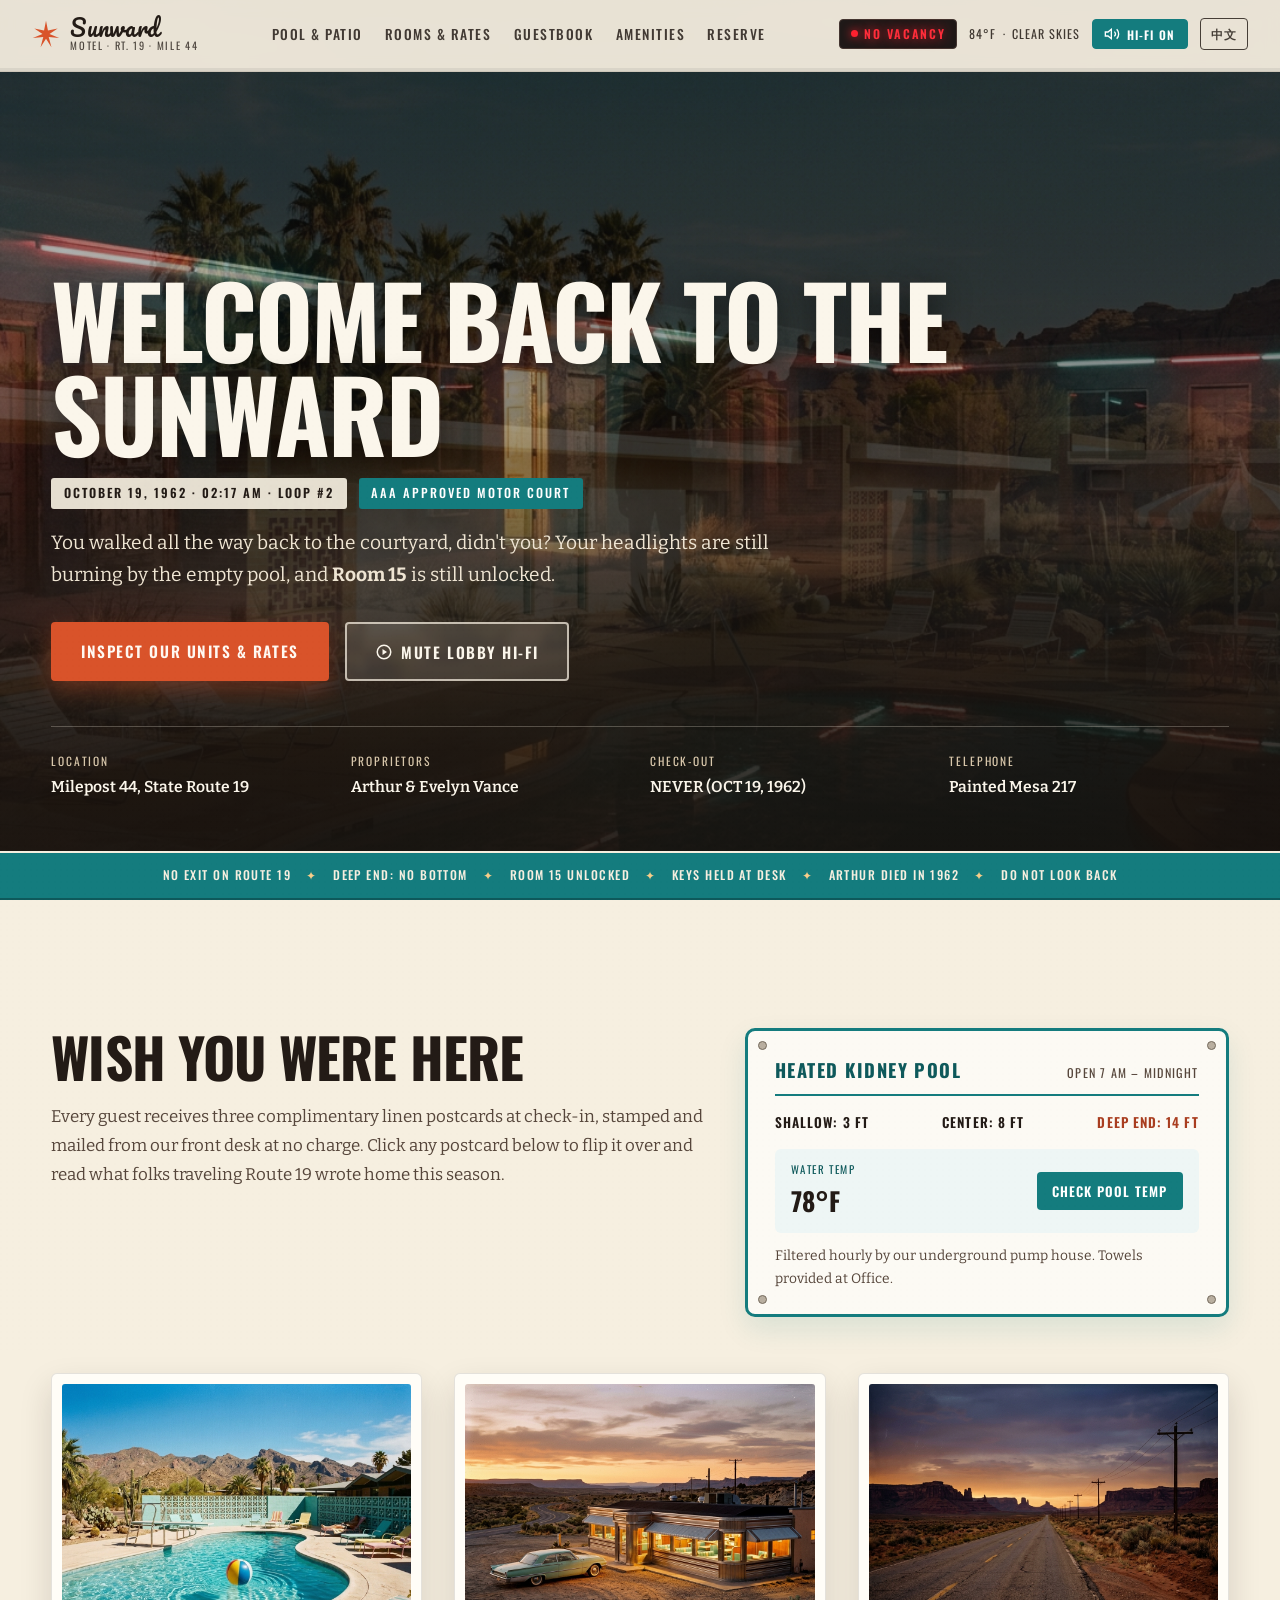
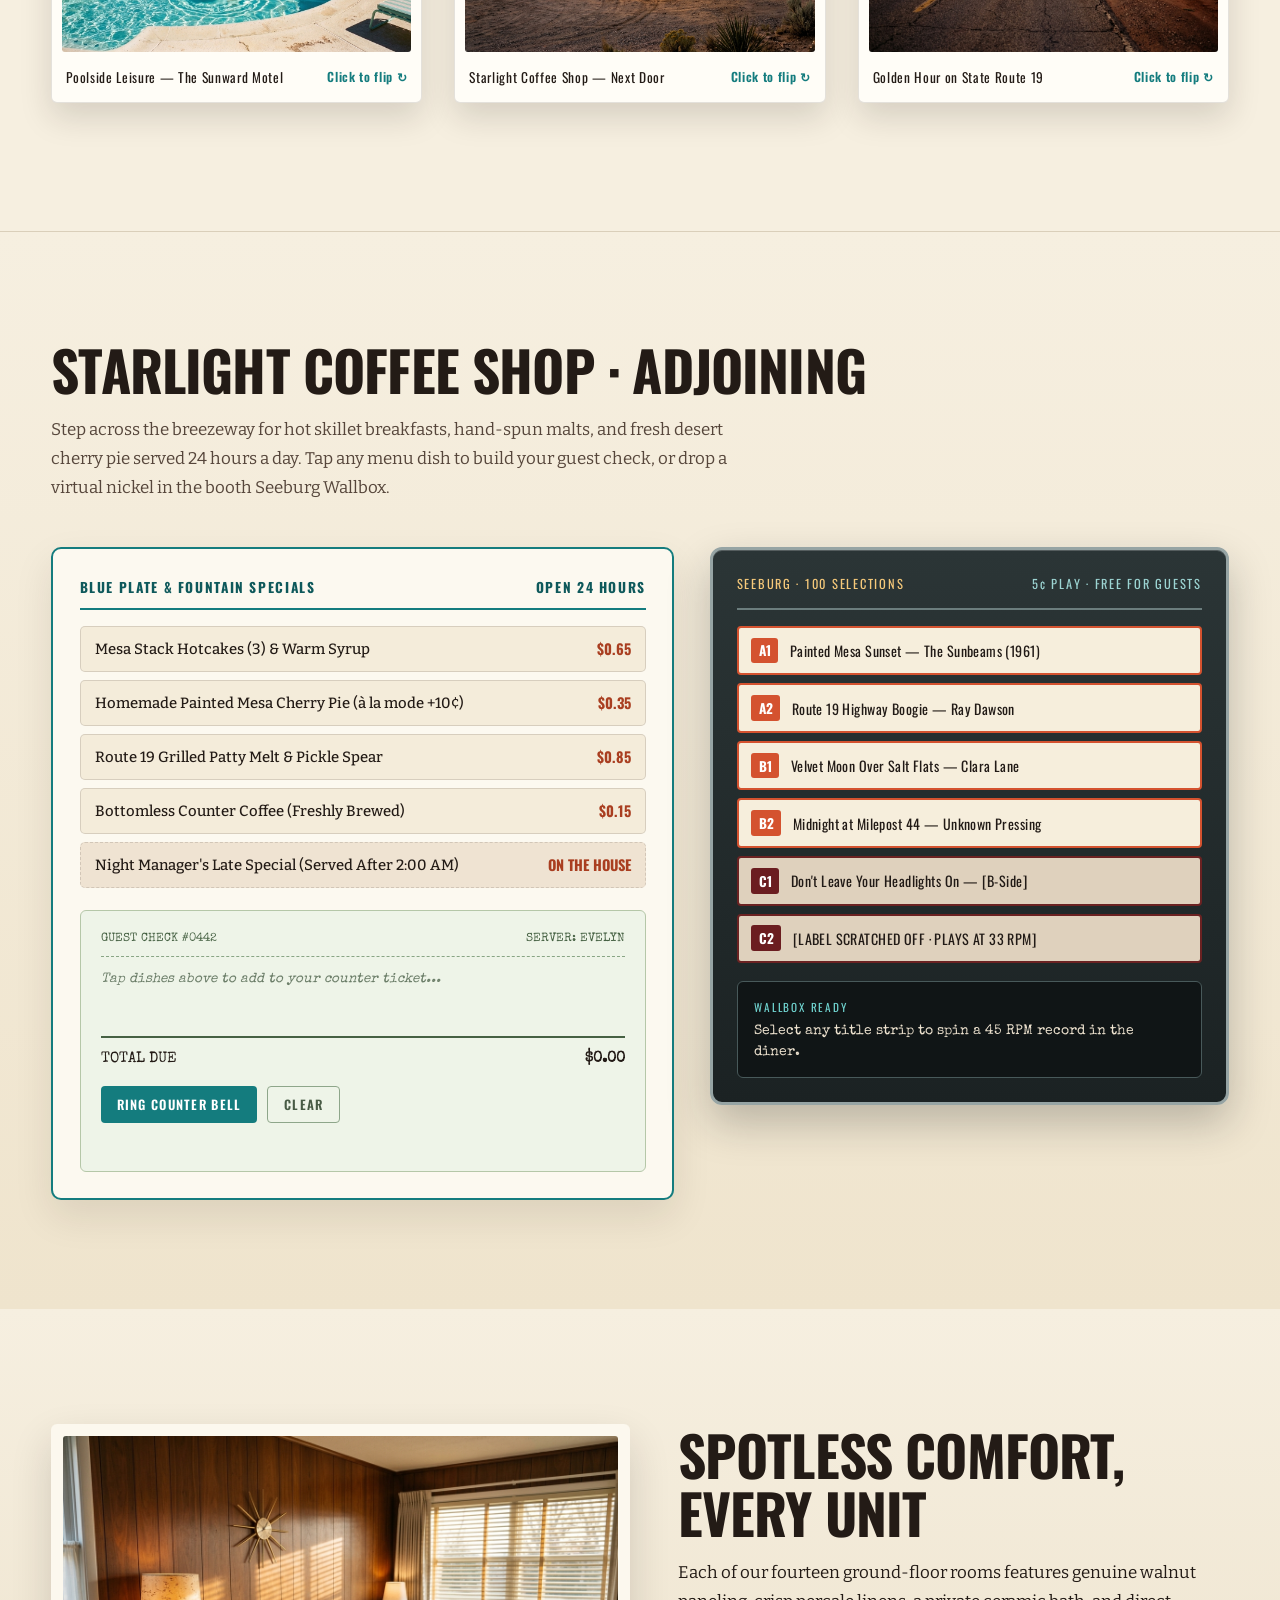
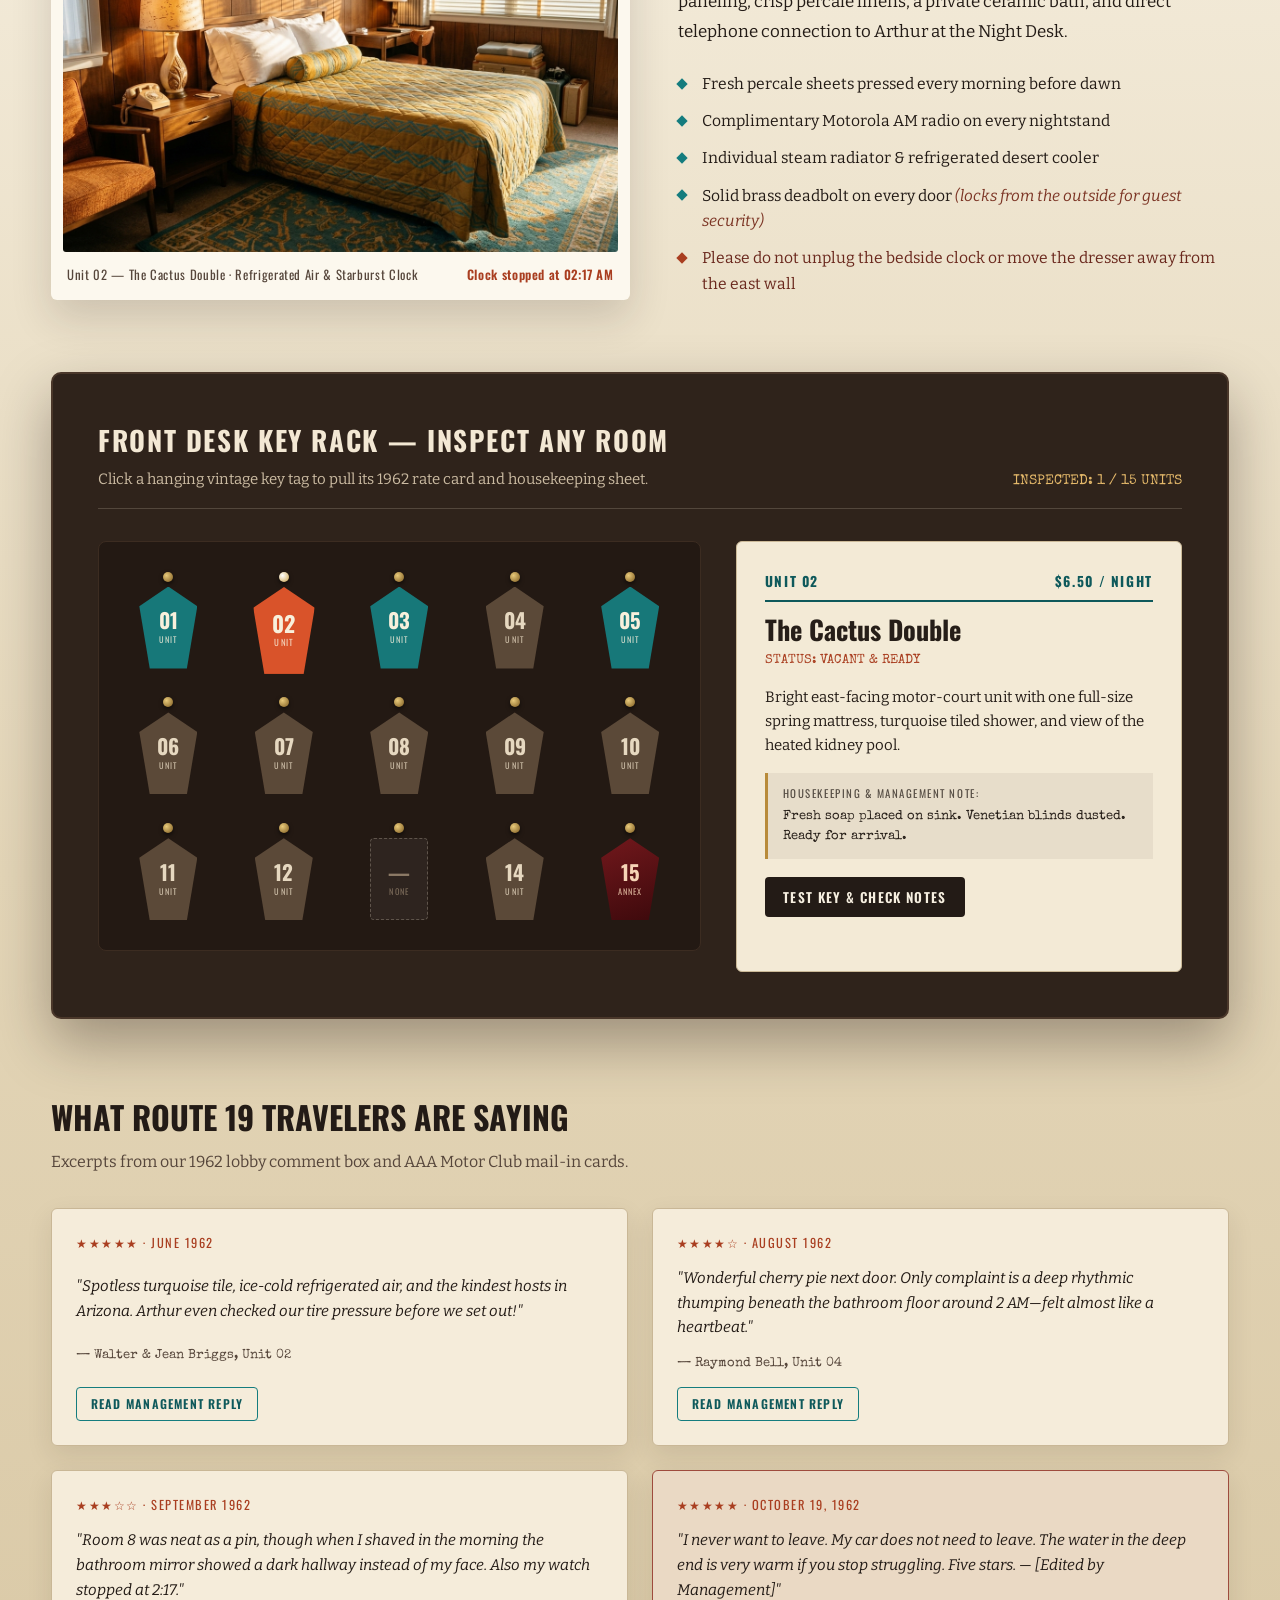
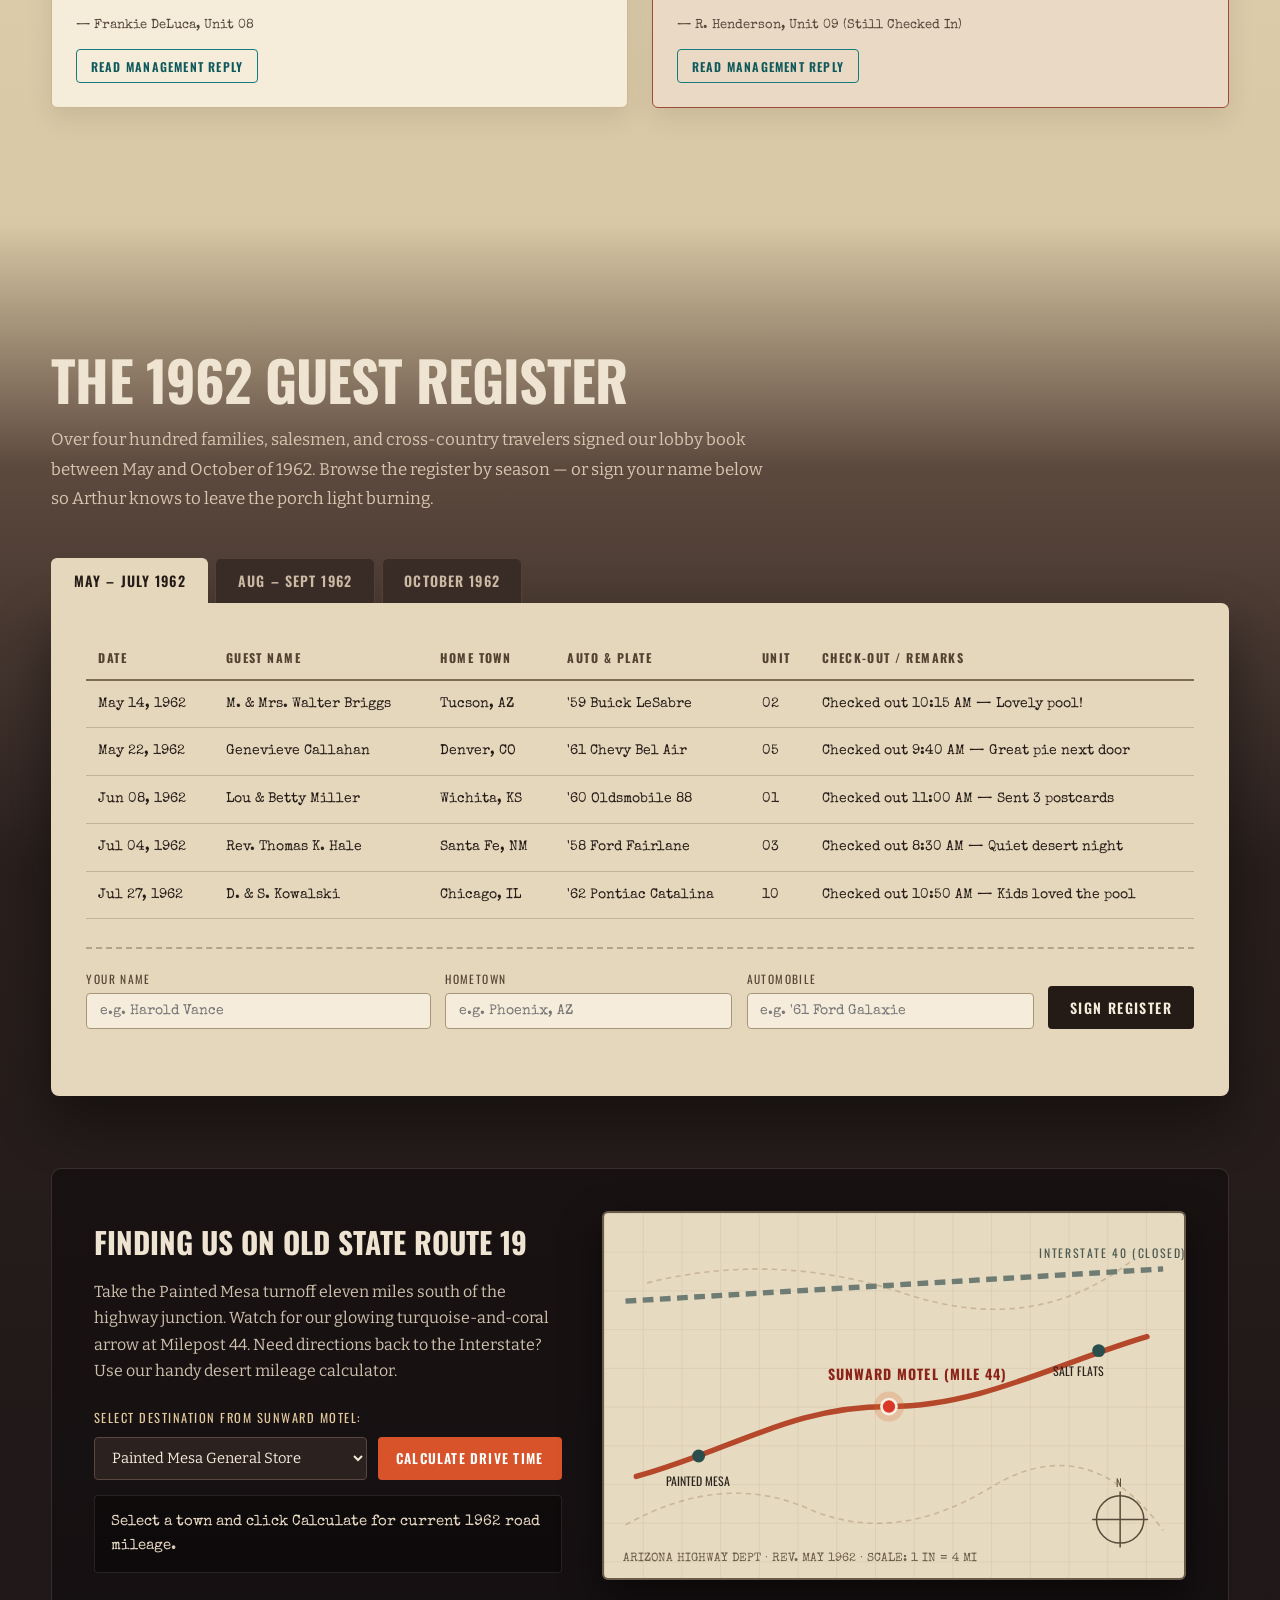
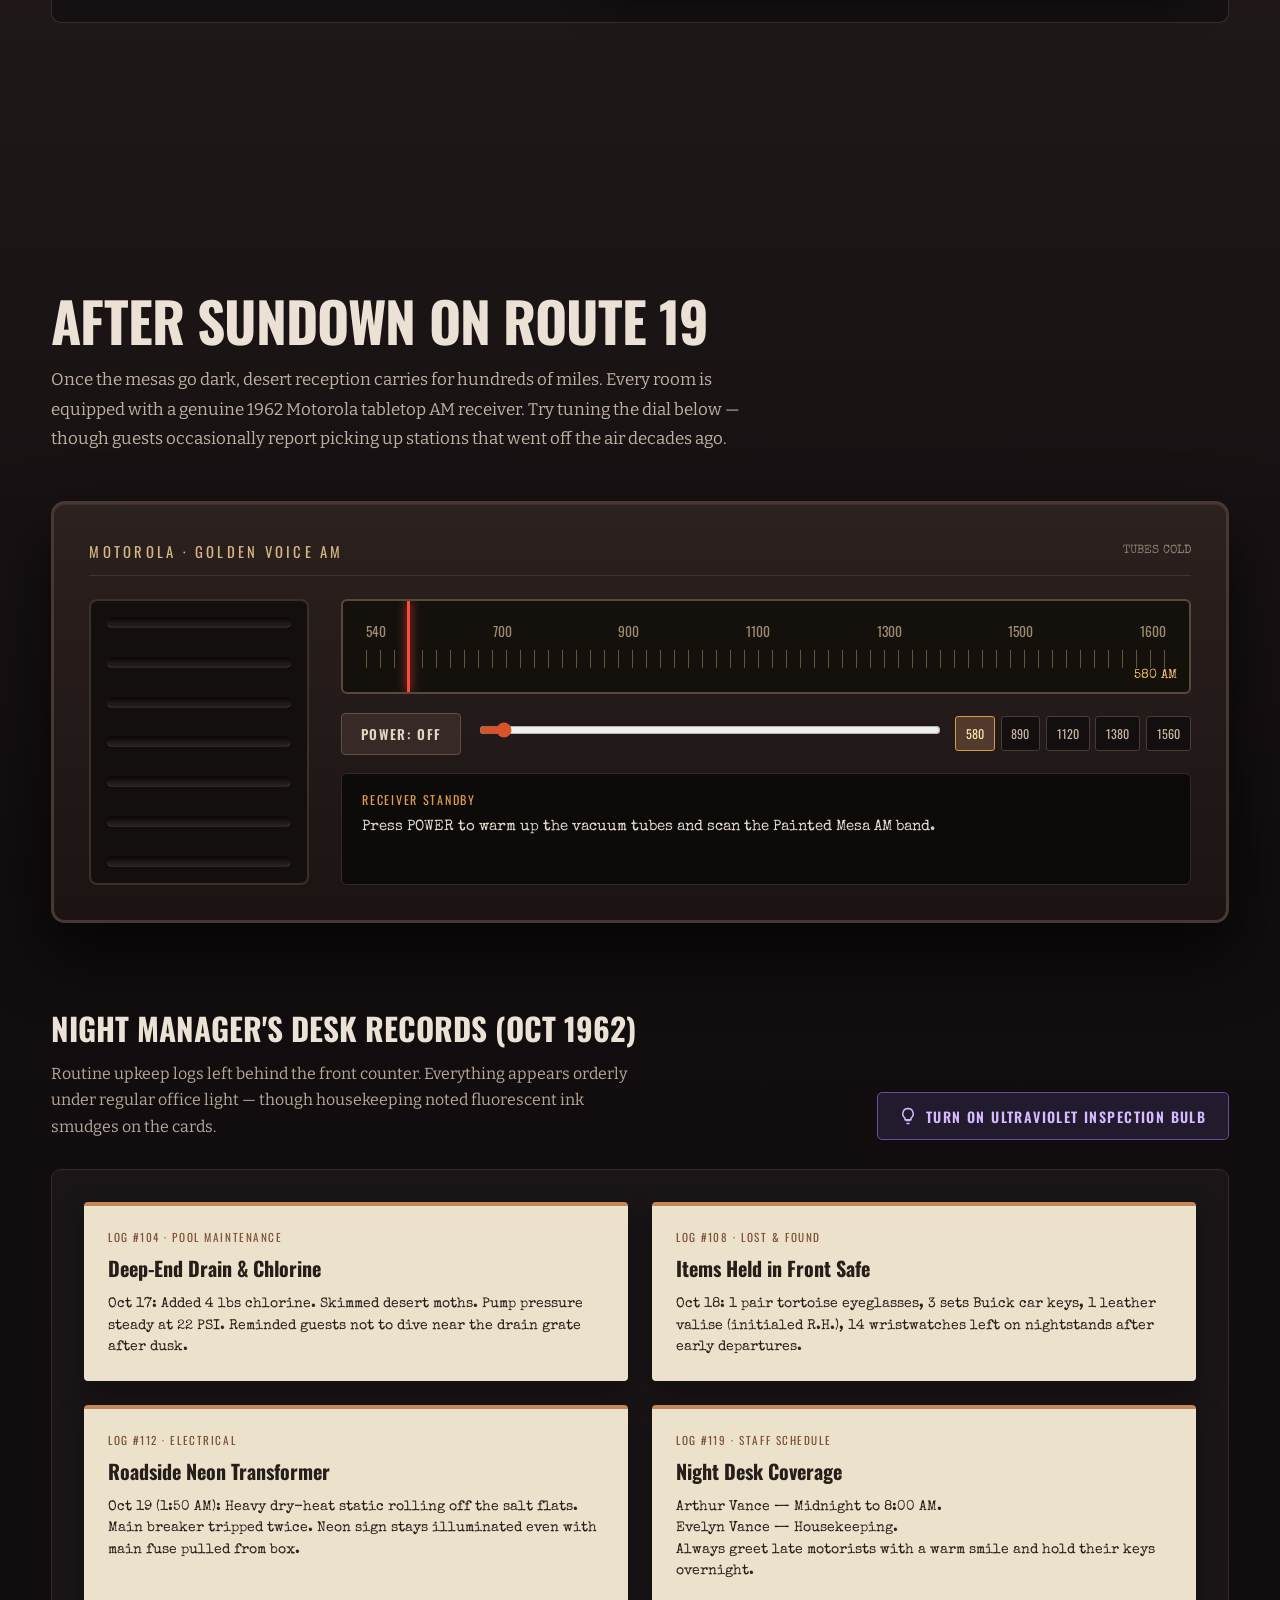
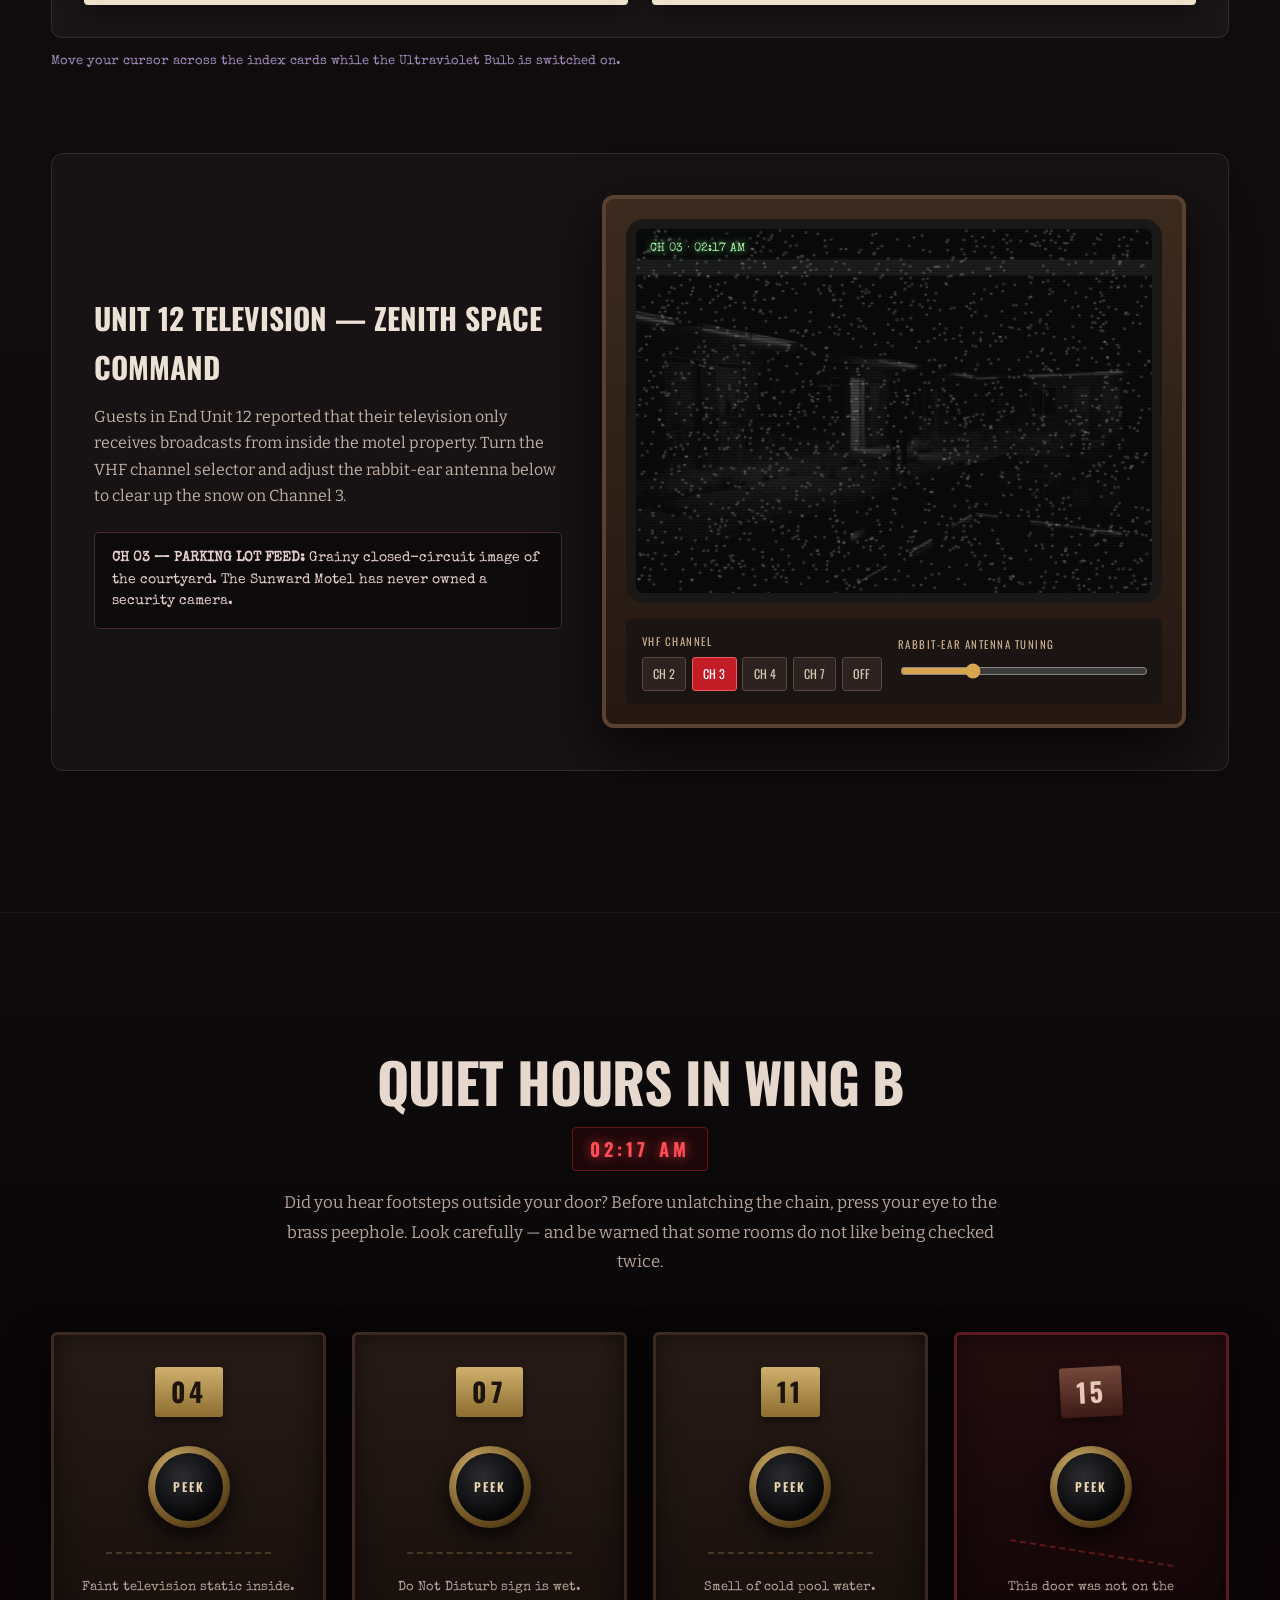
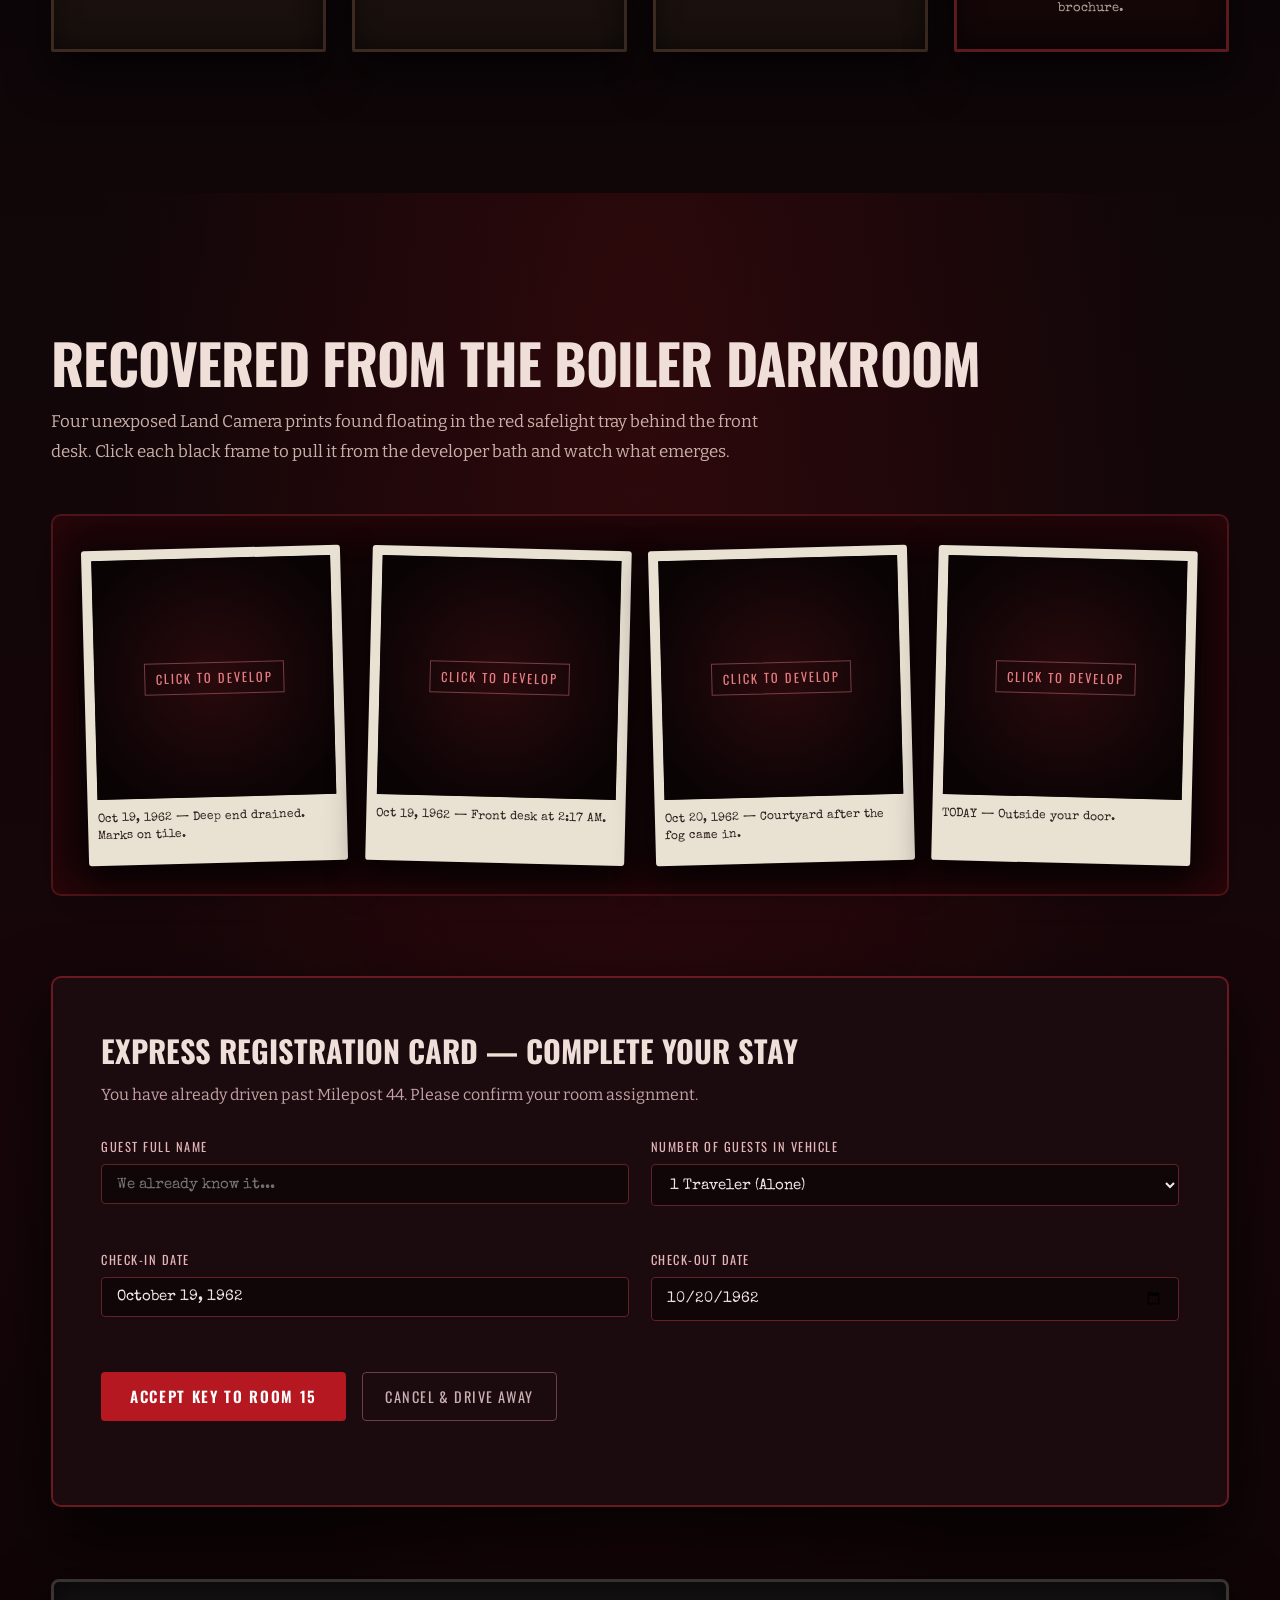
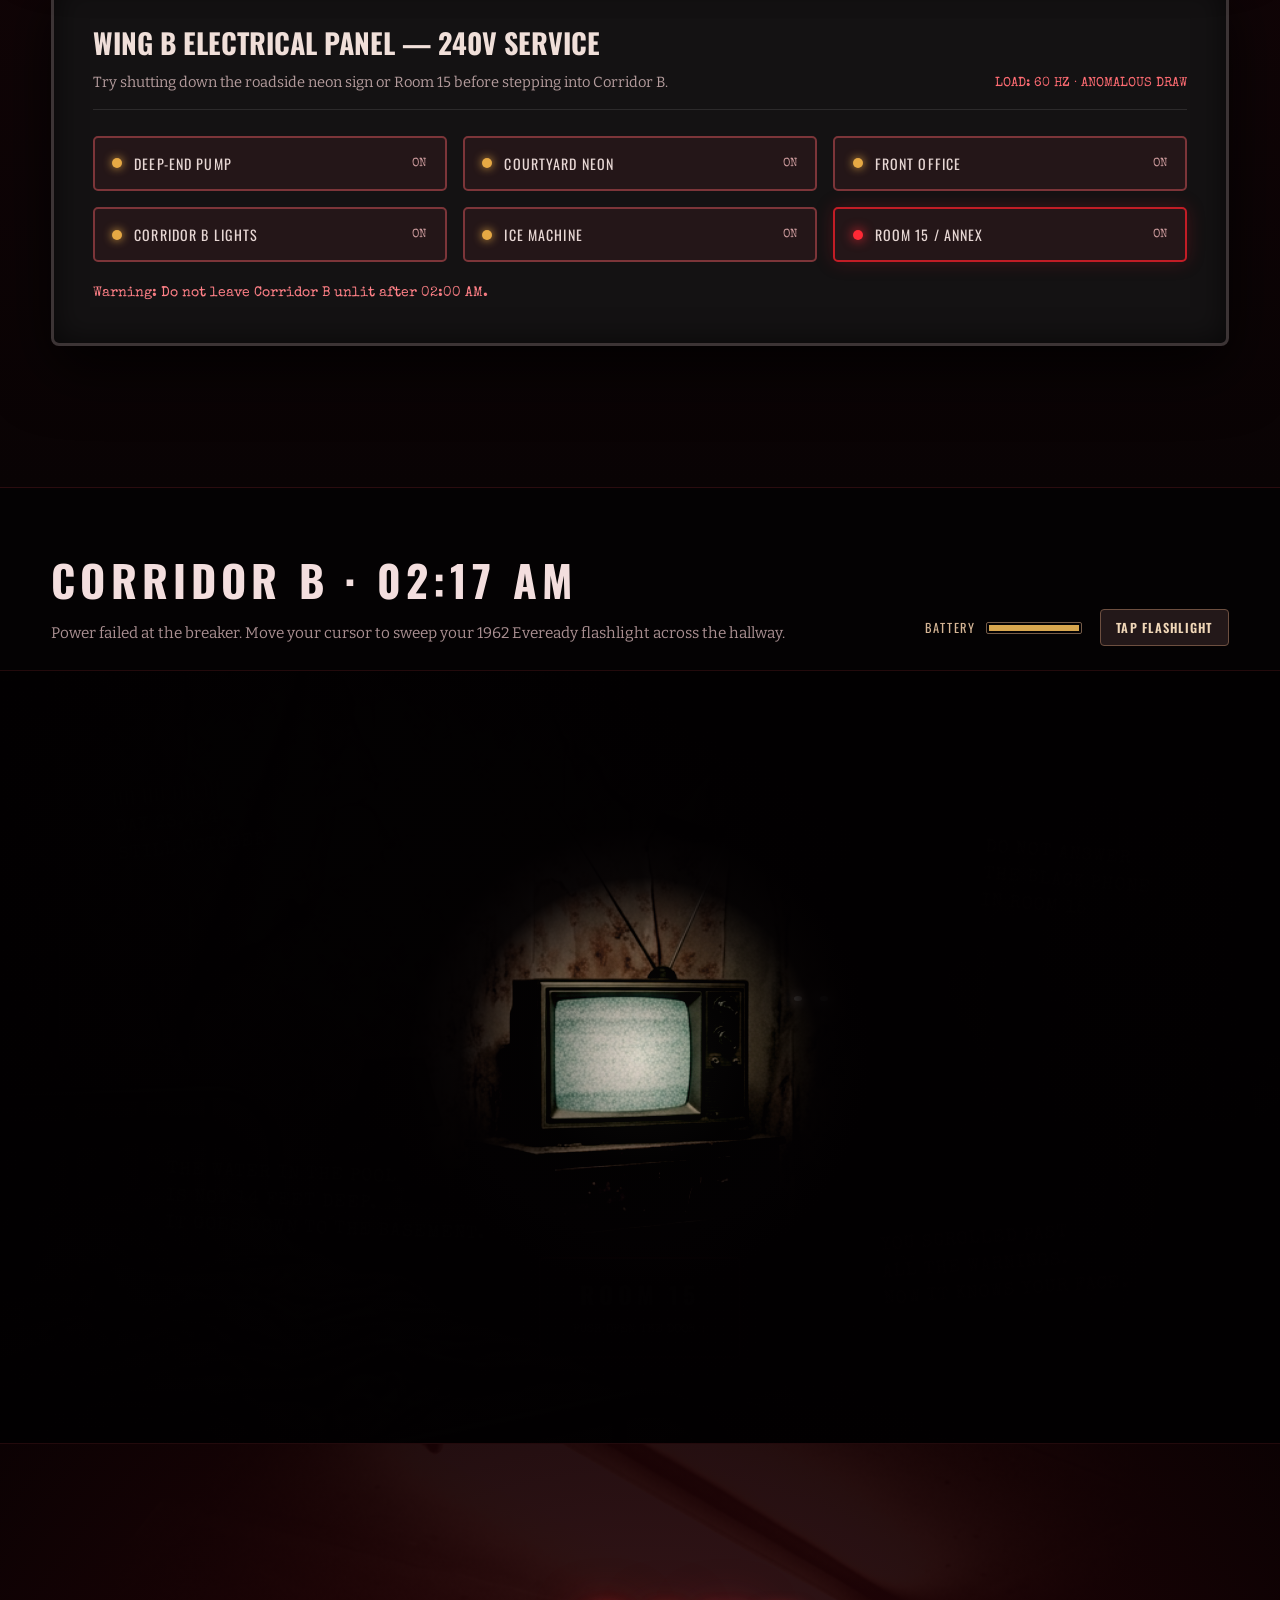
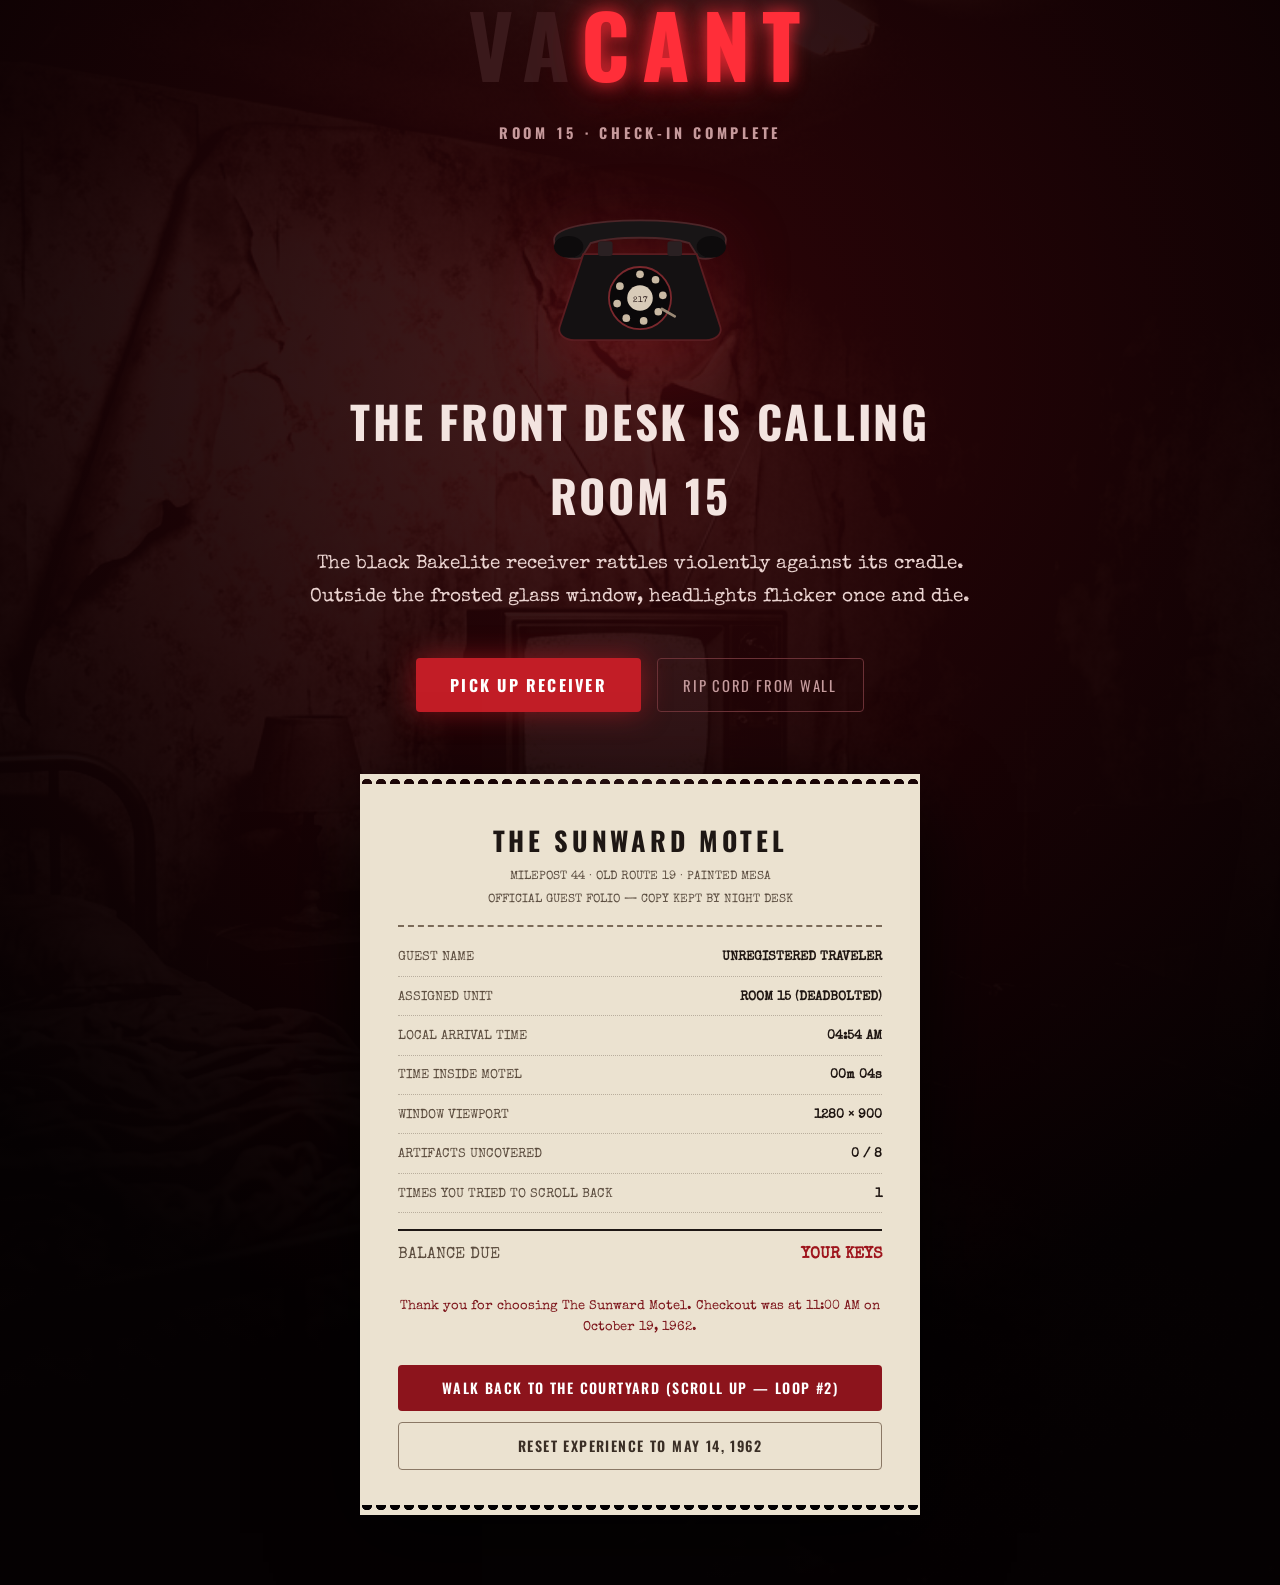
==== commit ad1e653c: "Enable lobby Hi-Fi by default in both languages" ====
--- a/index.html
+++ b/index.html
@@ -54,13 +54,13 @@
           <span id="weather-cond">CLEAR SKIES</span>
         </div>
 
-        <button type="button" id="hifi-toggle" class="hifi-btn" aria-pressed="false" title="Toggle 1962 Lobby Hi-Fi Audio">
+        <button type="button" id="hifi-toggle" class="hifi-btn" aria-pressed="true" title="Toggle 1962 Lobby Hi-Fi Audio">
           <svg class="hifi-icon" viewBox="0 0 24 24" width="16" height="16" fill="none" stroke="currentColor" stroke-width="2" aria-hidden="true">
             <path d="M11 5L6 9H2v6h4l5 4V5z"></path>
             <path class="wave-1" d="M15.54 8.46a5 5 0 0 1 0 7.07"></path>
             <path class="wave-2" d="M19.07 4.93a10 10 0 0 1 0 14.14"></path>
           </svg>
-          <span id="hifi-label">HI-FI OFF</span>
+          <span id="hifi-label">HI-FI ON</span>
         </button>
 
         <a href="zh.html" class="lang-switch" lang="zh-CN" title="切换到中文版">中文</a>
@@ -106,7 +106,7 @@
               <circle cx="12" cy="12" r="9"></circle>
               <polygon points="10,8 16,12 10,16" fill="currentColor" stroke="none"></polygon>
             </svg>
-            <span id="hero-hifi-cta-text">Turn On 1962 Lobby Hi-Fi</span>
+            <span id="hero-hifi-cta-text">Mute Lobby Hi-Fi</span>
           </button>
         </div>
 
@@ -1274,7 +1274,7 @@
     </section>
   </main>
 
-  <script src="audio.js"></script>
-  <script src="app.js"></script>
+  <script src="audio.js?v=hifi-on"></script>
+  <script src="app.js?v=hifi-on"></script>
 </body>
 </html>
